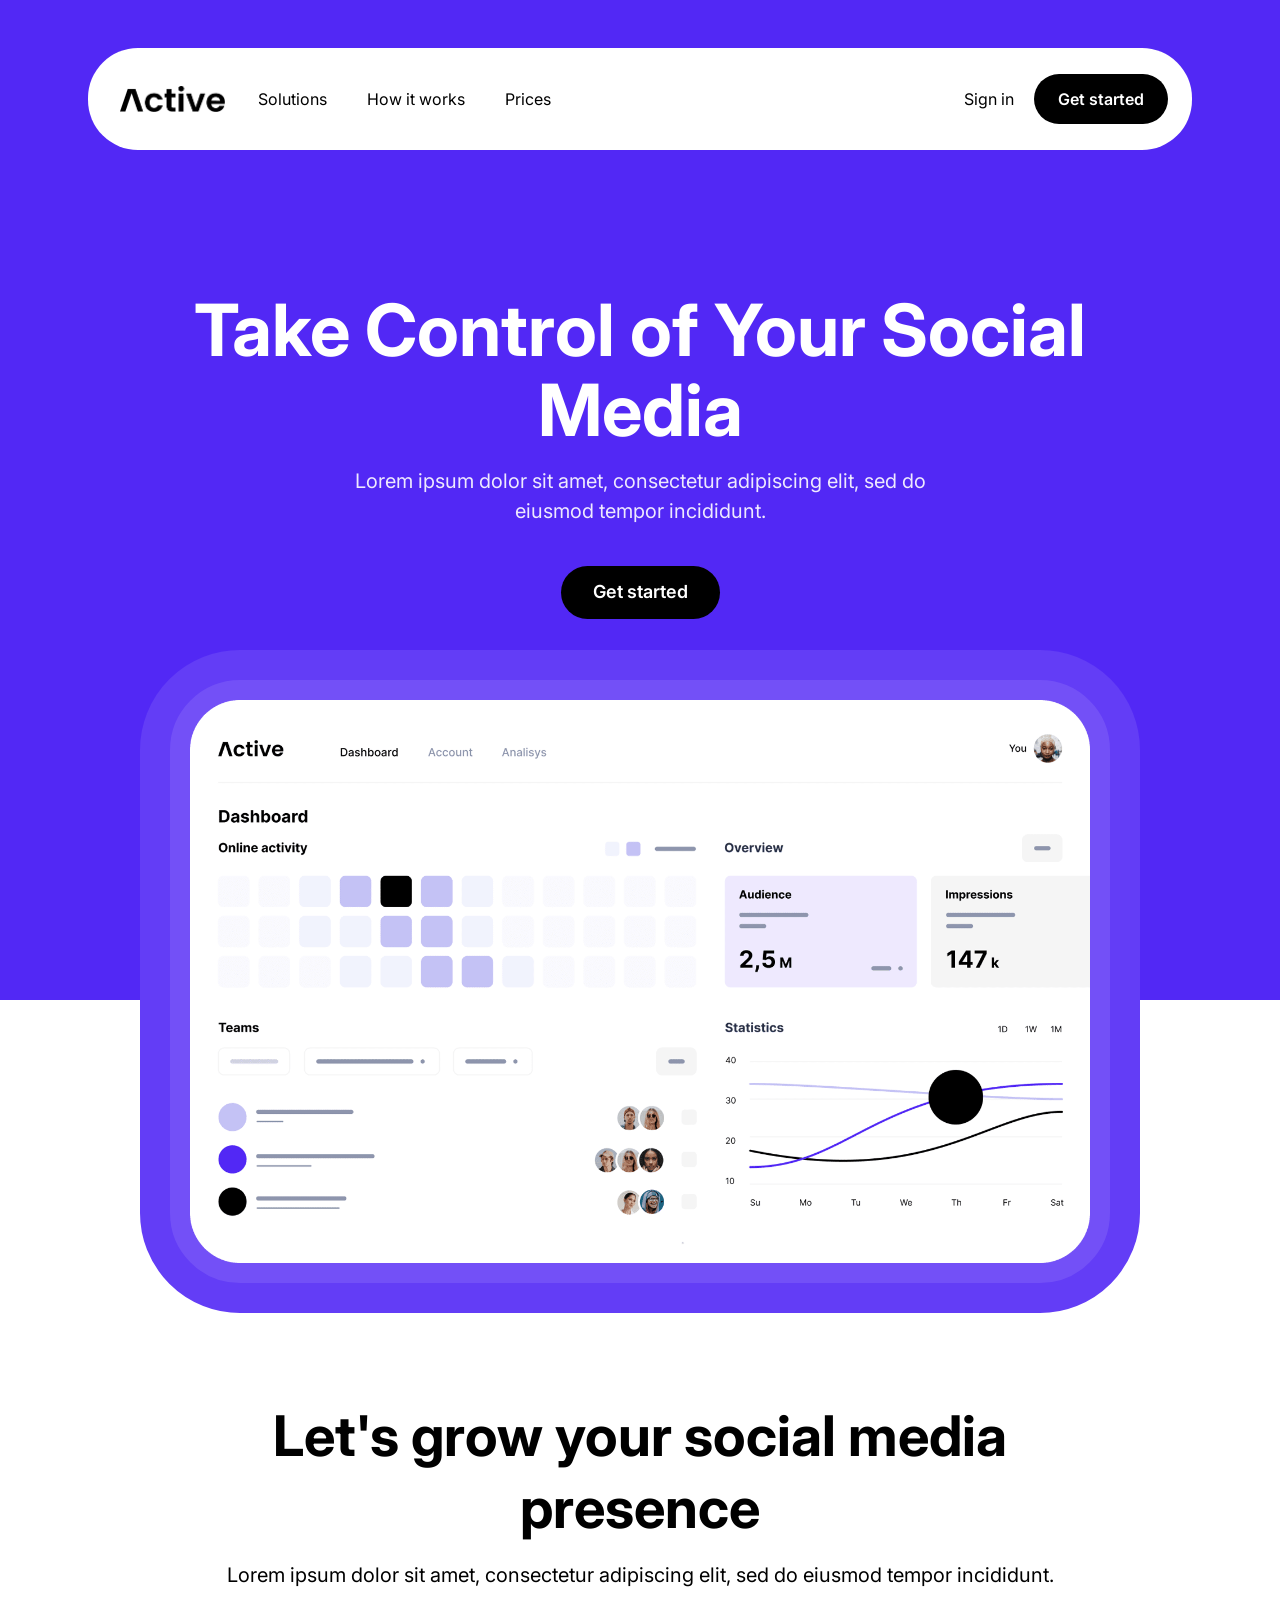
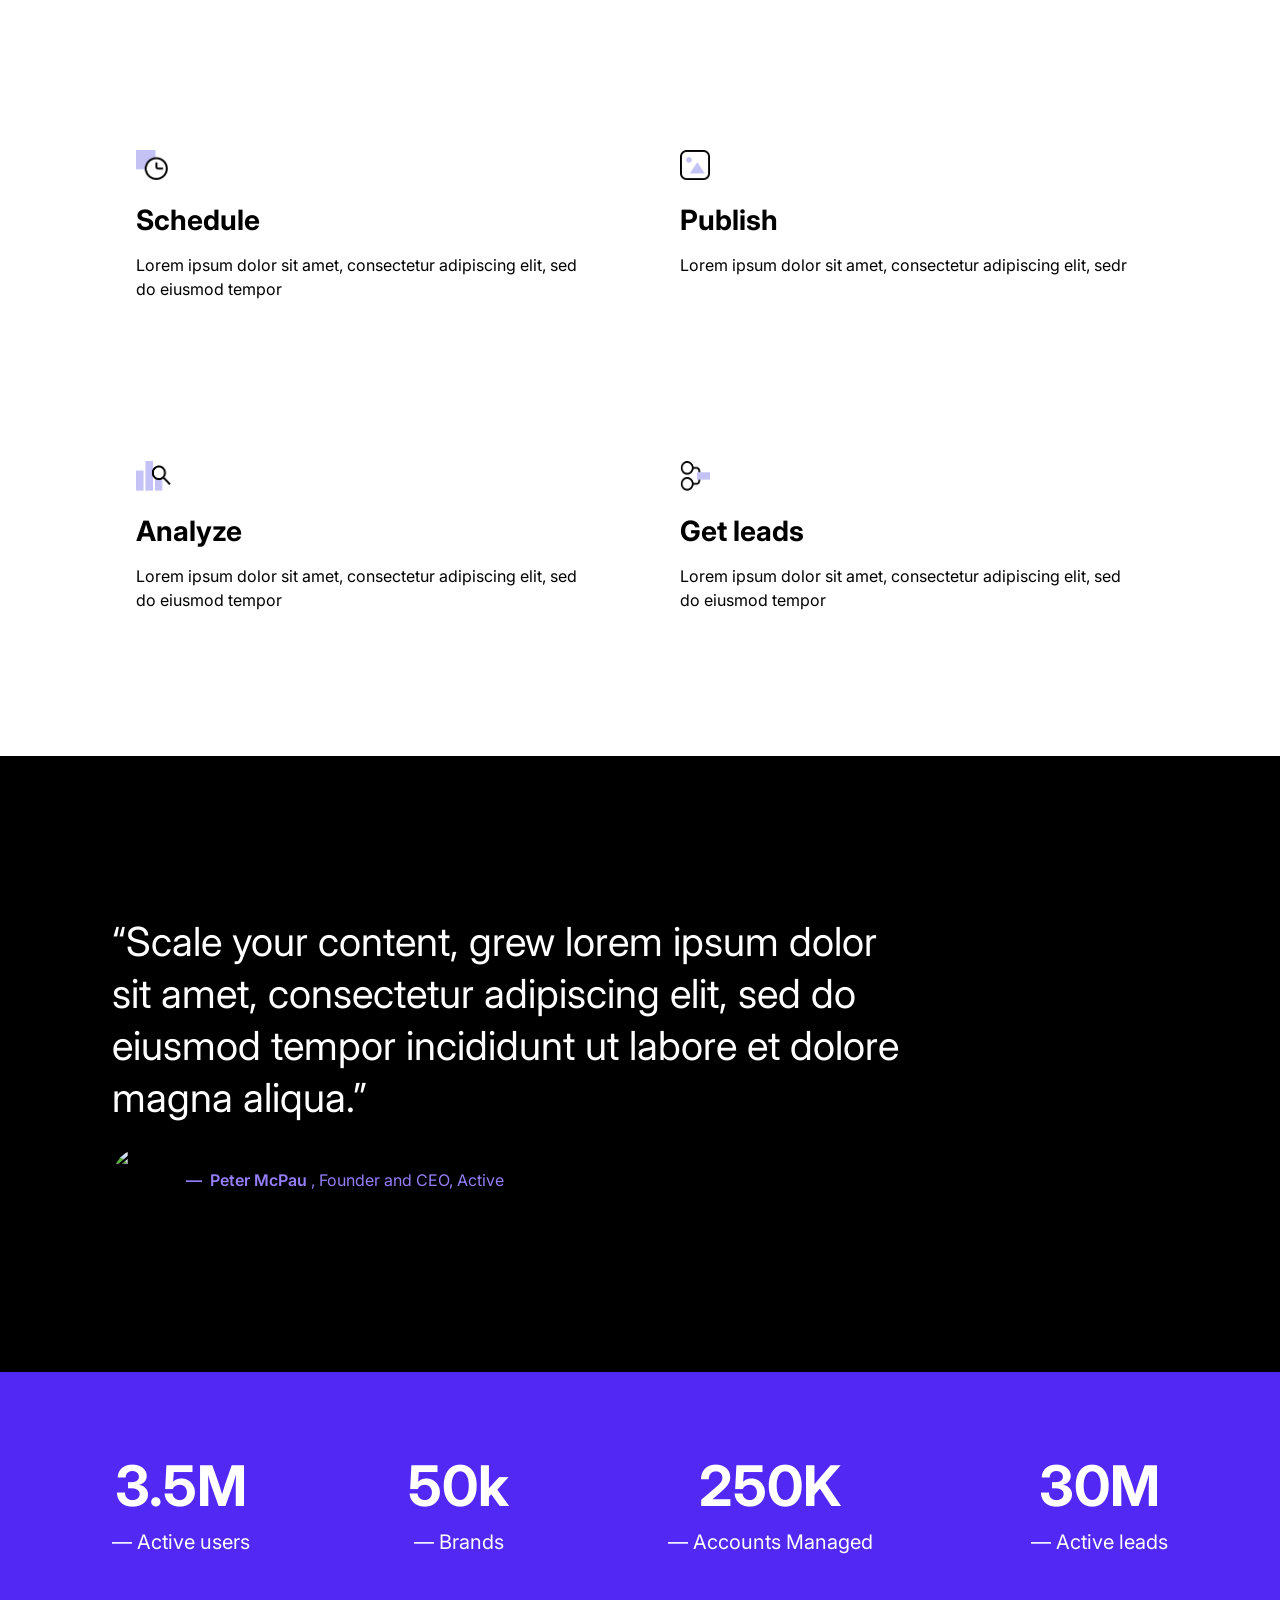
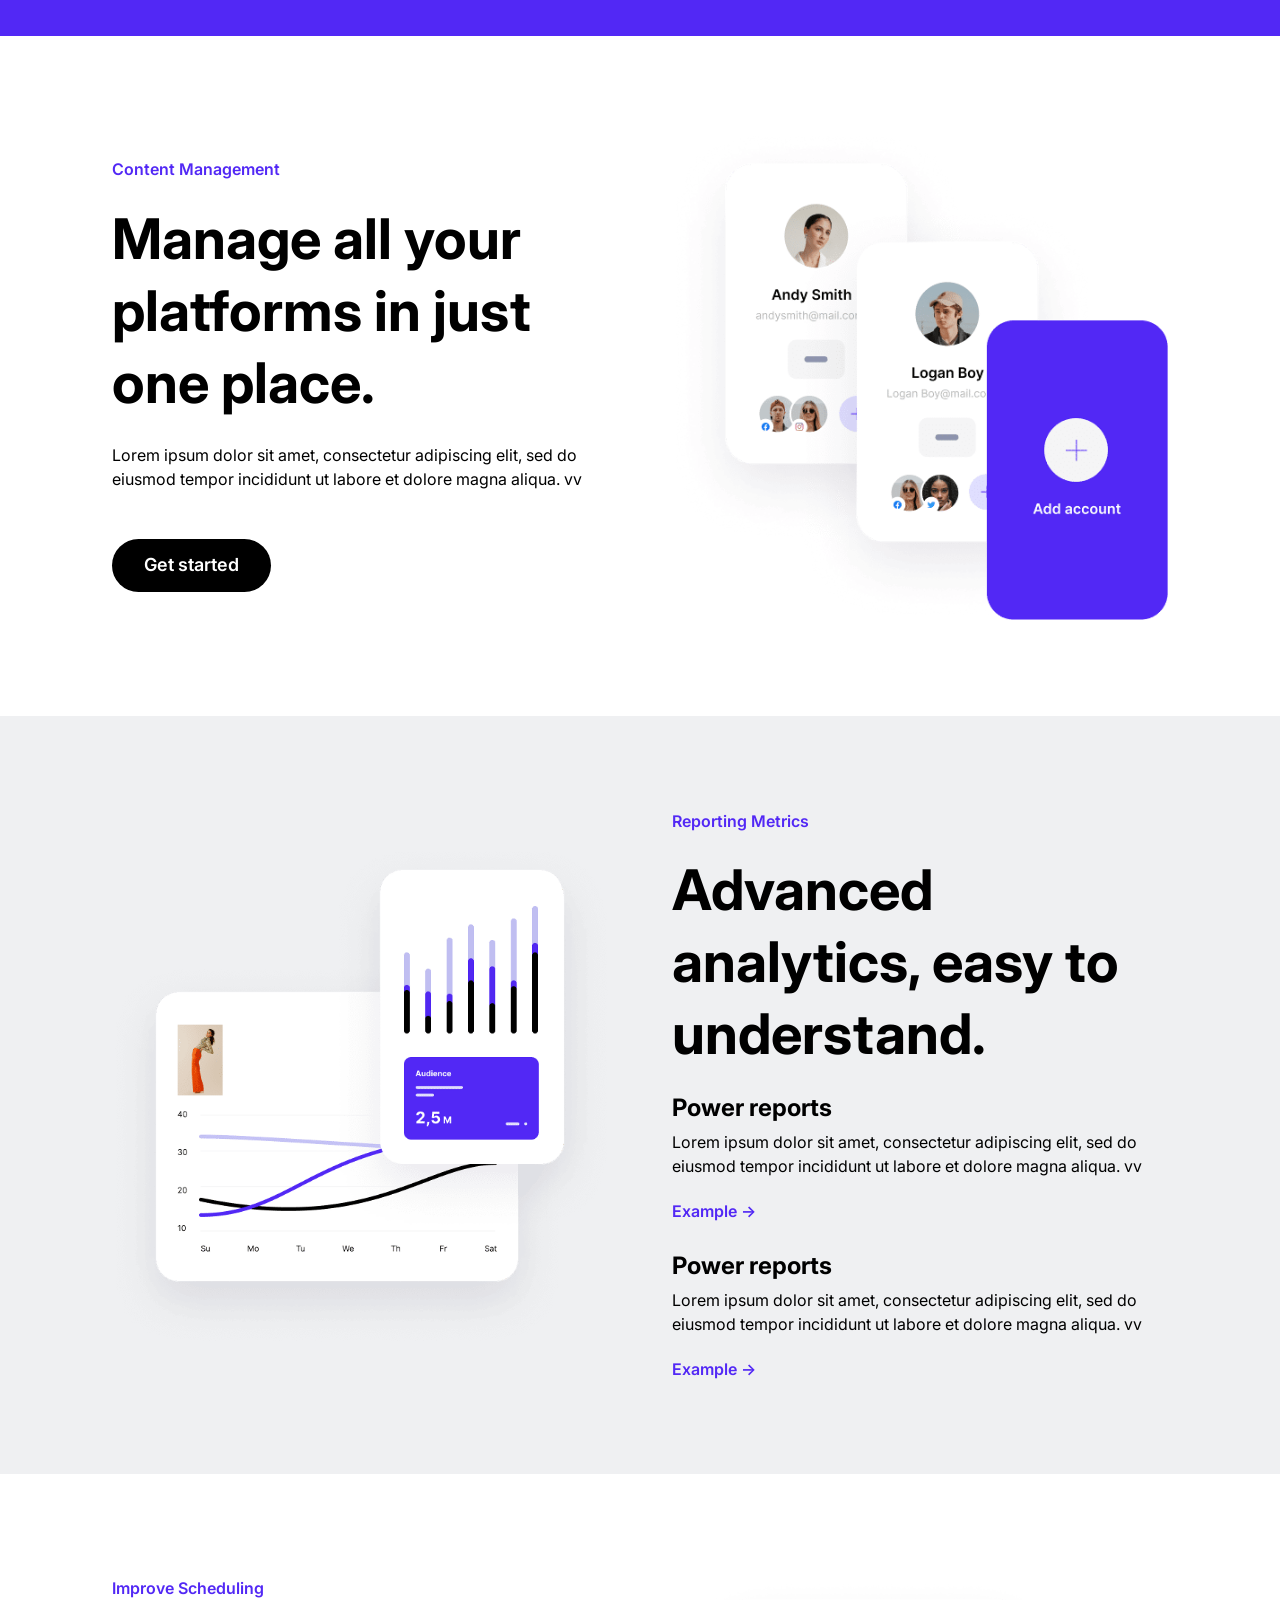
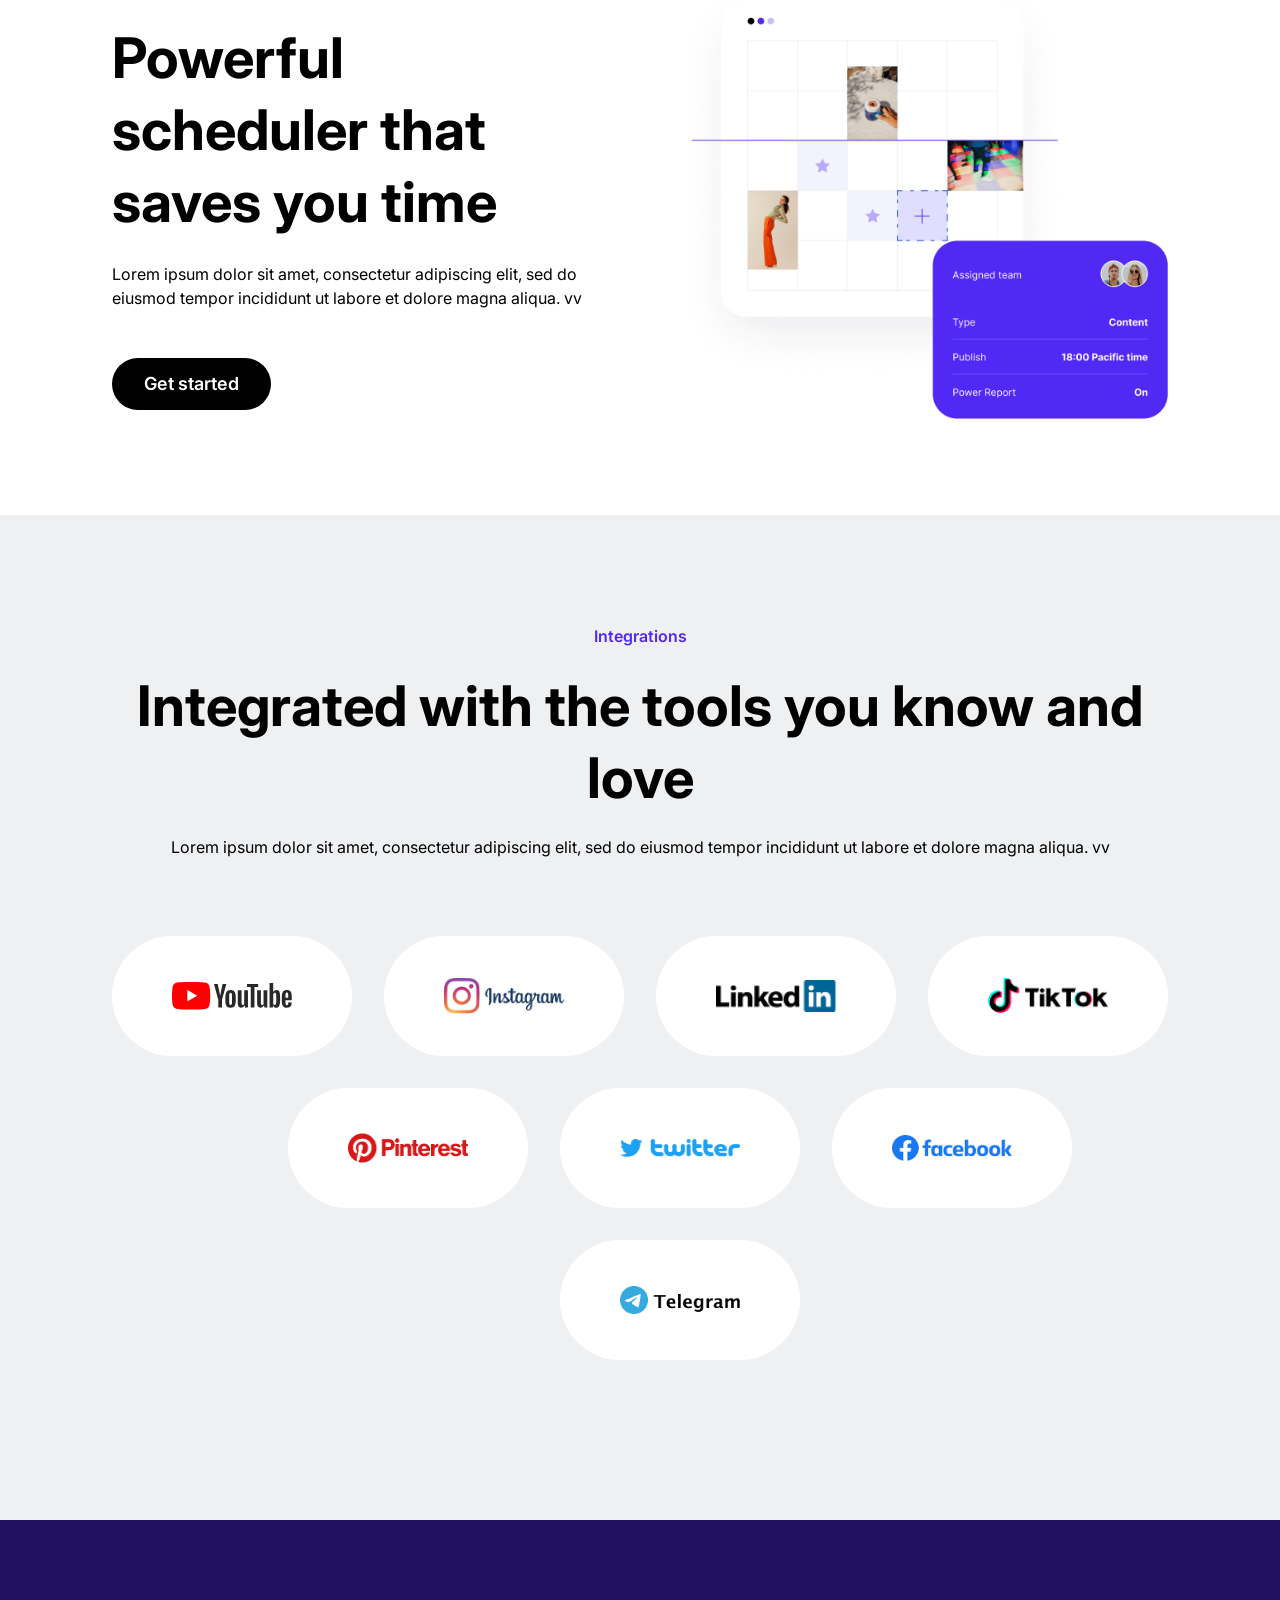
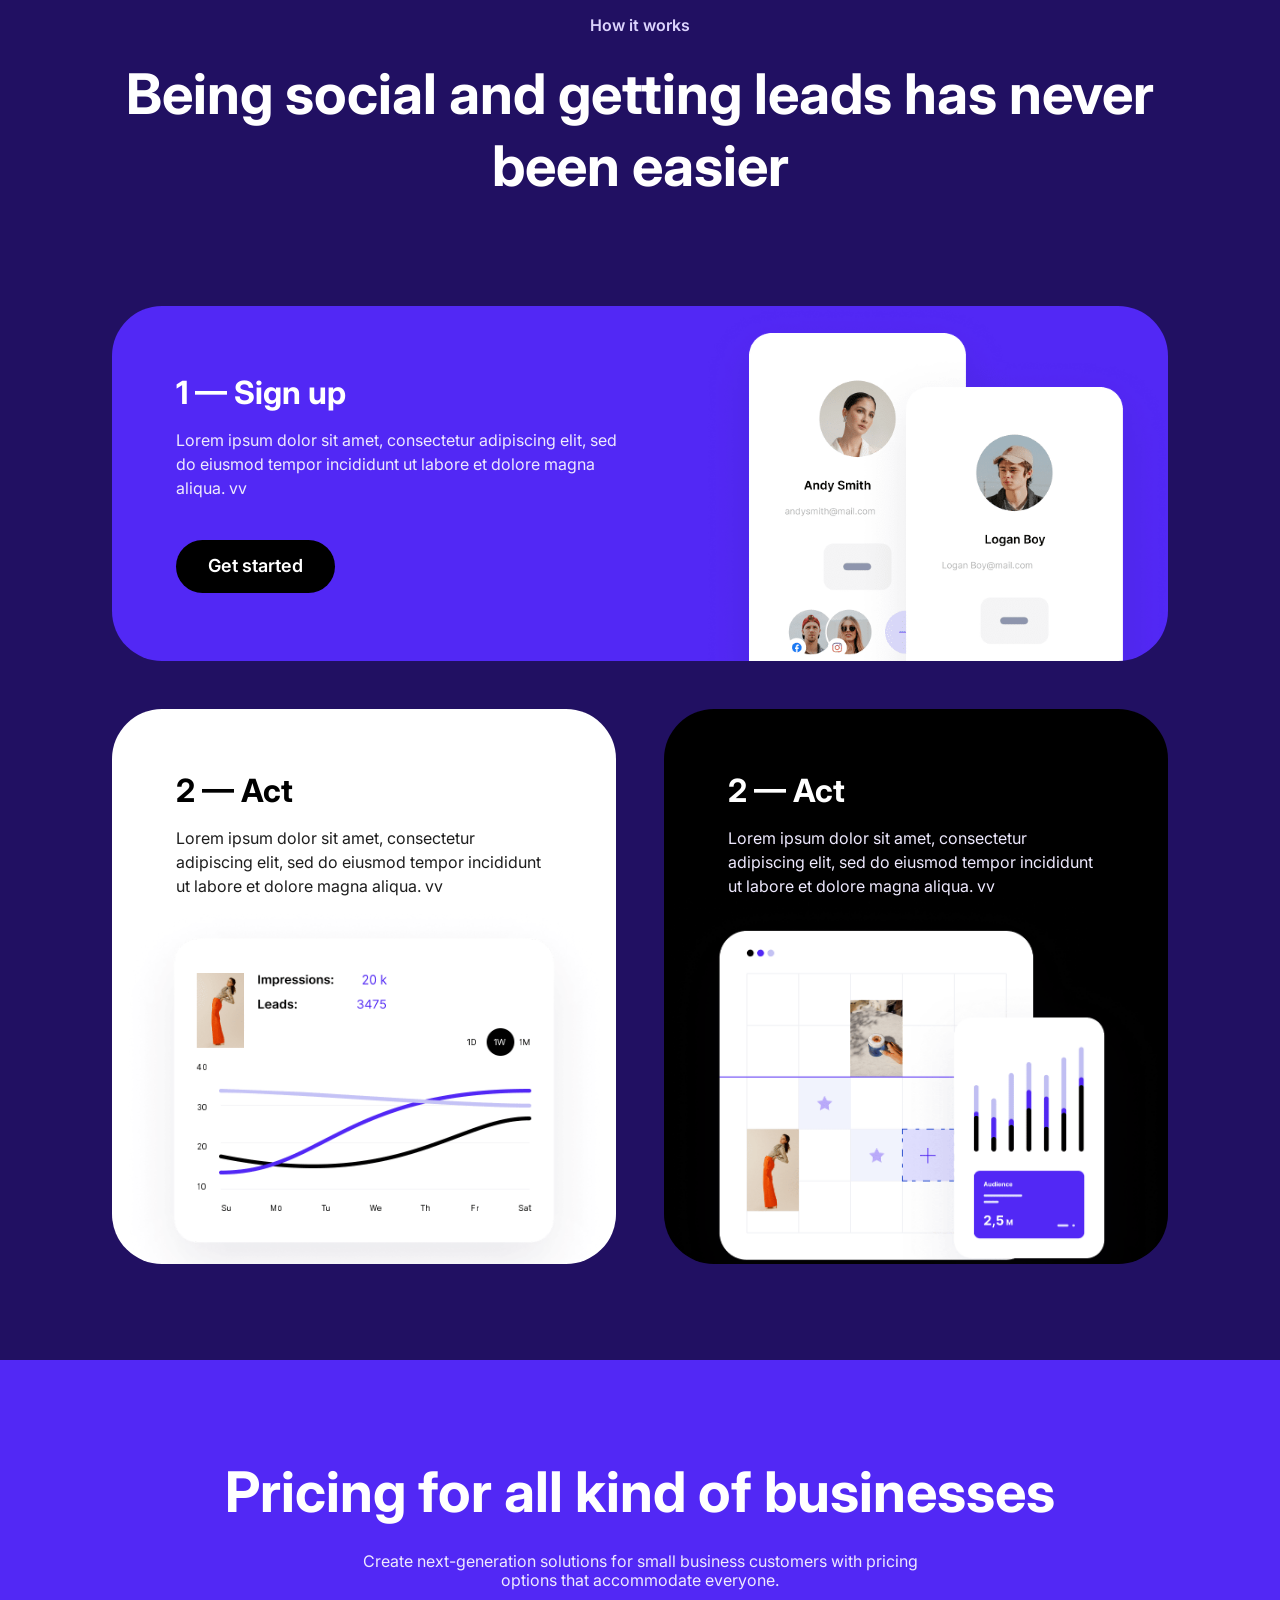
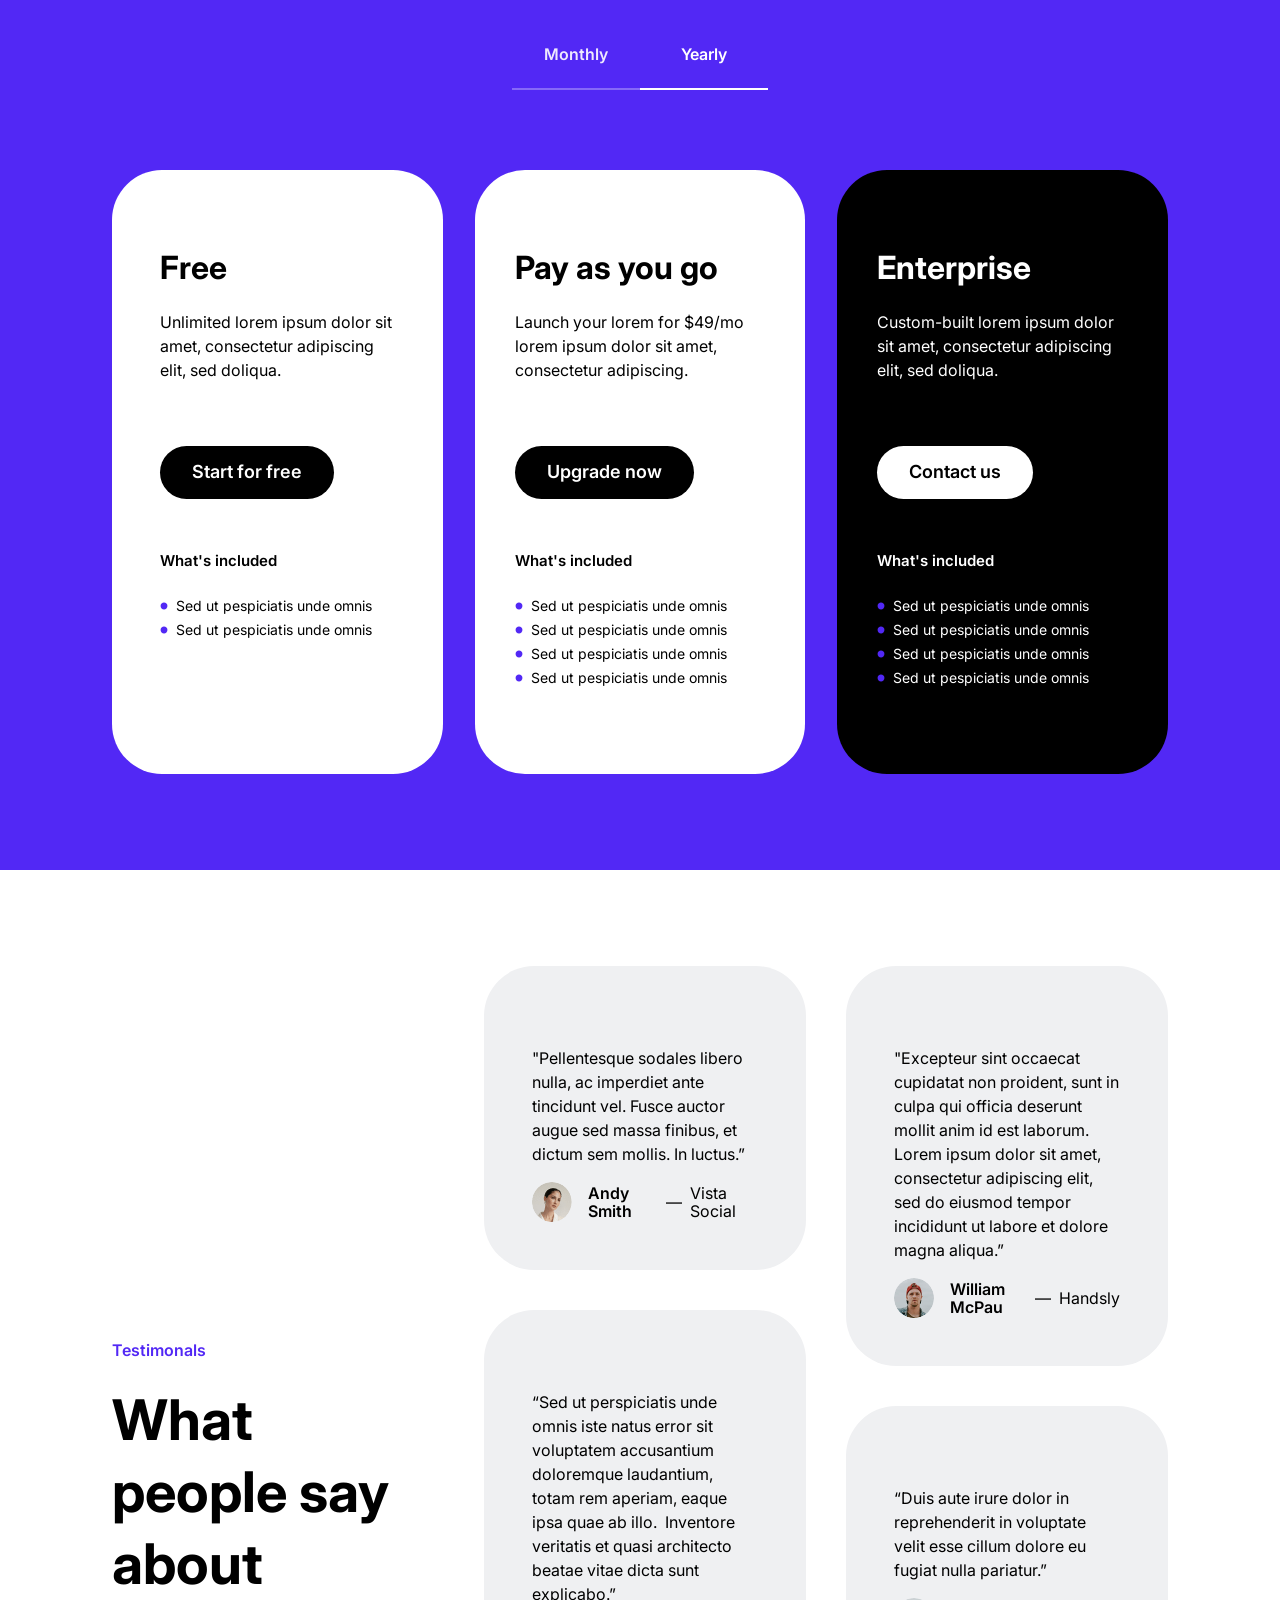
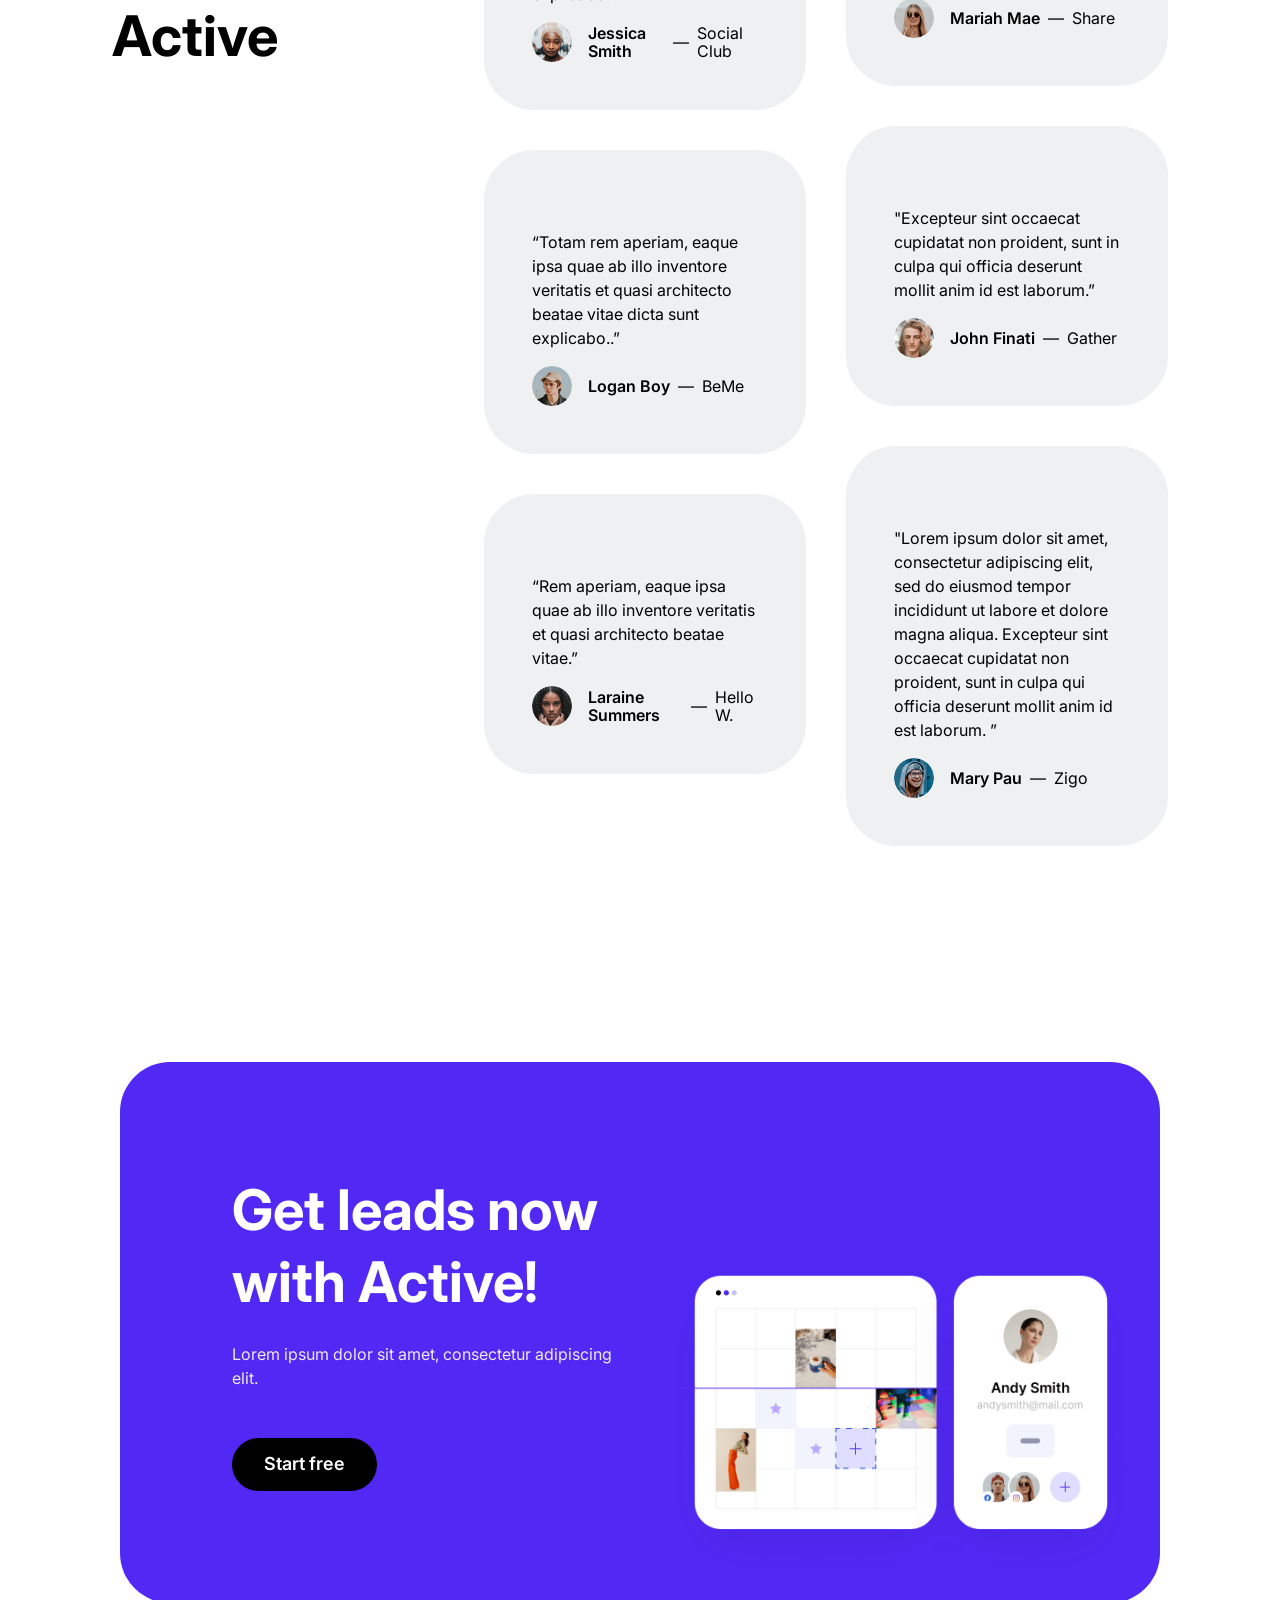
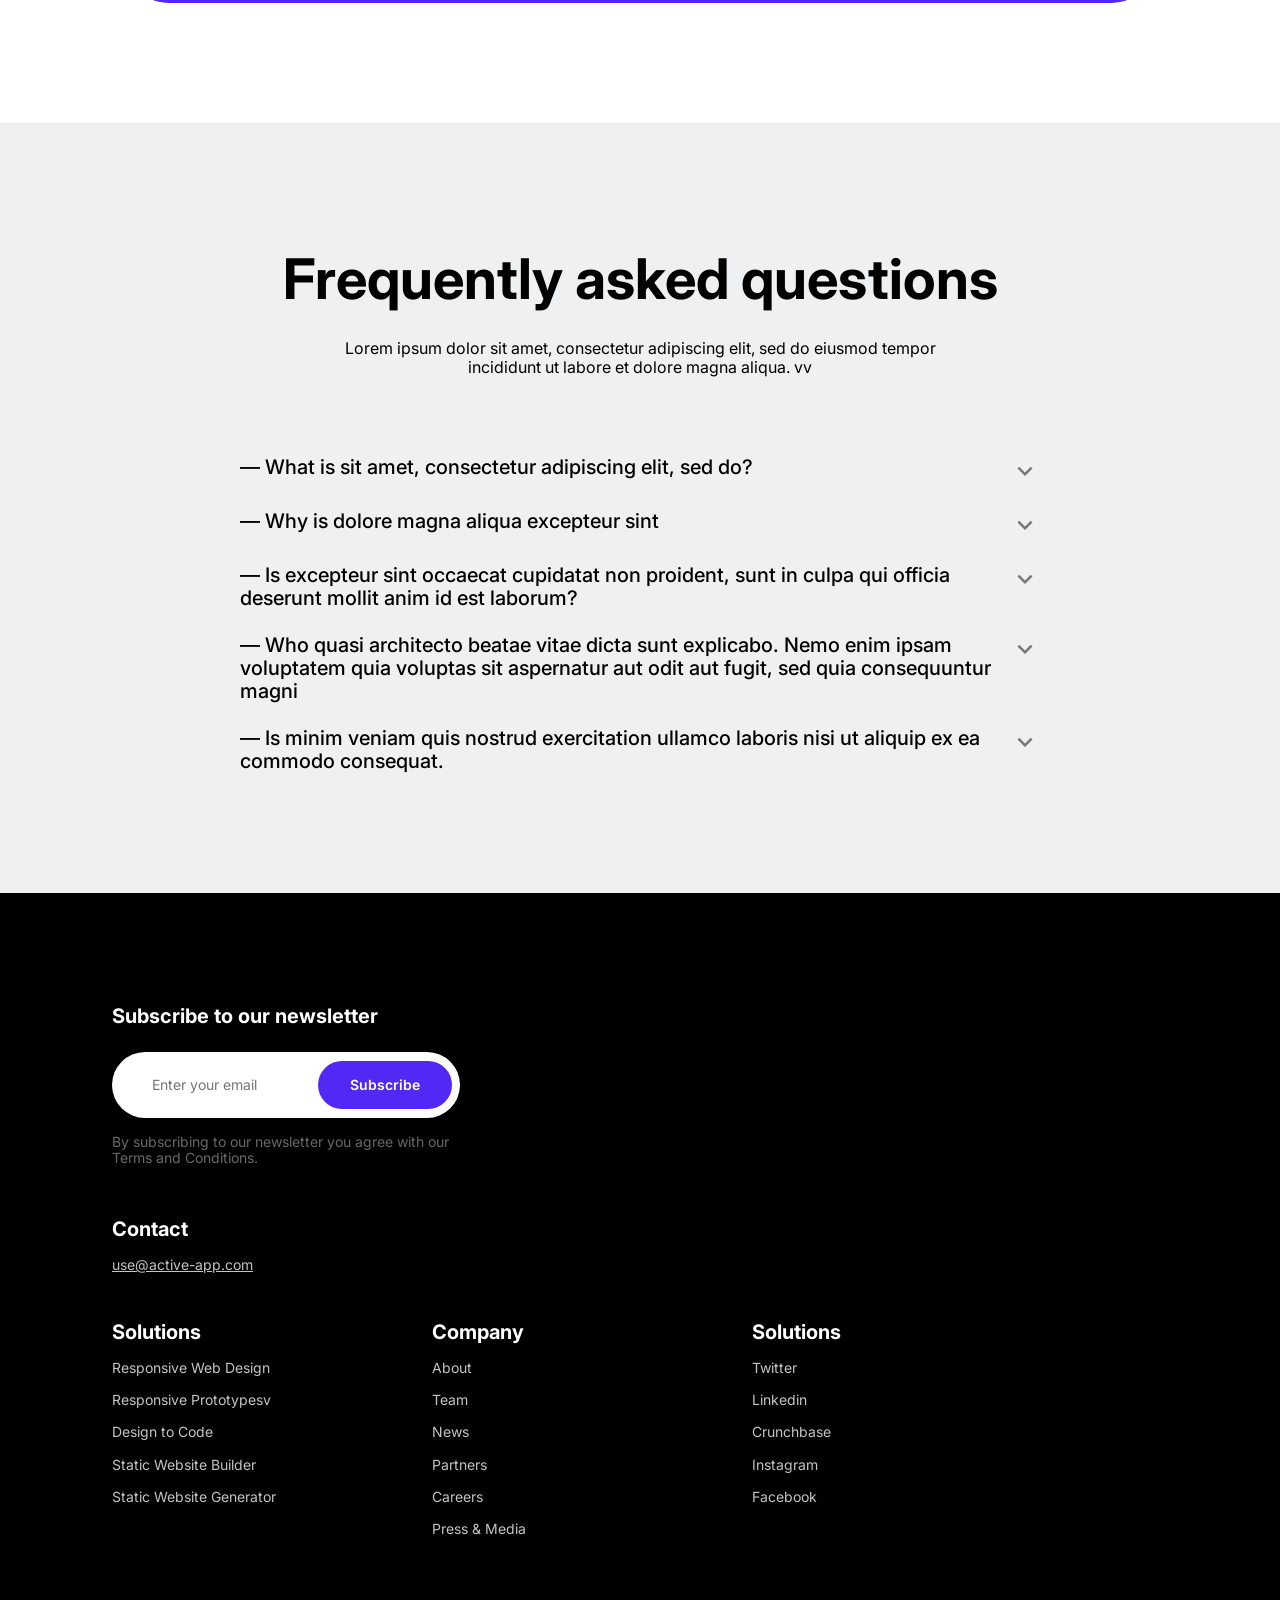
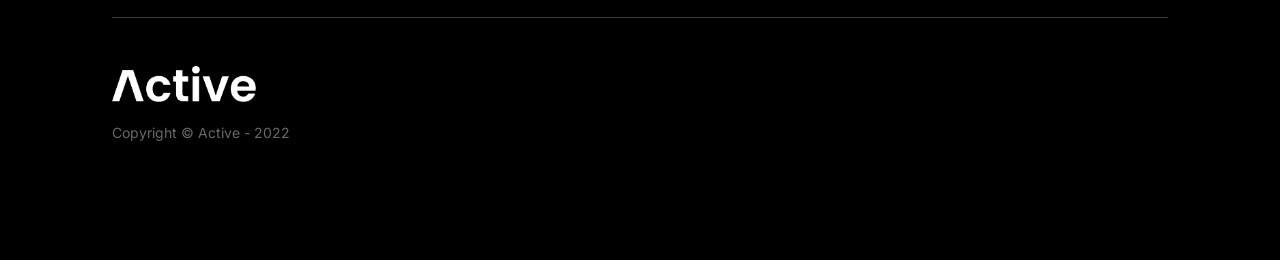
==== index.html @ 92242cc0 "init" ====
<!DOCTYPE html>
<html lang="en">
  <head>
    <title>Active Online Software Page</title>
    <meta property="og:title" content="Active Online Software Page" />
    <meta name="viewport" content="width=device-width, initial-scale=1.0" />
    <meta charset="utf-8" />
    <meta property="twitter:card" content="summary_large_image" />

    <style data-tag="reset-style-sheet">
      html {  line-height: 1.15;}body {  margin: 0;}* {  box-sizing: border-box;  border-width: 0;  border-style: solid;}p,li,ul,pre,div,h1,h2,h3,h4,h5,h6,figure,blockquote,figcaption {  margin: 0;  padding: 0;}button {  background-color: transparent;}button,input,optgroup,select,textarea {  font-family: inherit;  font-size: 100%;  line-height: 1.15;  margin: 0;}button,select {  text-transform: none;}button,[type="button"],[type="reset"],[type="submit"] {  -webkit-appearance: button;}button::-moz-focus-inner,[type="button"]::-moz-focus-inner,[type="reset"]::-moz-focus-inner,[type="submit"]::-moz-focus-inner {  border-style: none;  padding: 0;}button:-moz-focus,[type="button"]:-moz-focus,[type="reset"]:-moz-focus,[type="submit"]:-moz-focus {  outline: 1px dotted ButtonText;}a {  color: inherit;  text-decoration: inherit;}input {  padding: 2px 4px;}img {  display: block;}html { scroll-behavior: smooth  }
    </style>
    <style data-tag="default-style-sheet">
      html {
        font-family: Inter;
        font-size: 16px;
      }

      body {
        font-weight: 400;
        font-style:normal;
        text-decoration: none;
        text-transform: none;
        letter-spacing: normal;
        line-height: 1.15;
        color: var(--dl-color-gray-black);
        background-color: var(--dl-color-gray-white);

      }
    </style>
    <link
      rel="stylesheet"
      href="https://unpkg.com/animate.css@4.1.1/animate.css"
    />
    <link
      rel="stylesheet"
      href="https://fonts.googleapis.com/css2?family=Inter:wght@100;200;300;400;500;600;700;800;900&amp;display=swap"
      data-tag="font"
    />
    <link
      rel="stylesheet"
      href="https://unpkg.com/@teleporthq/teleport-custom-scripts/dist/style.css"
    />
    <style>
       body::-webkit-scrollbar {
         width: 0.5em;
         z-index: 100;
         background-color:transparent;
       }


      body::-webkit-scrollbar-thumb {
         background-color:white;
         box-shadow:0 -100vh 0 100vh #5128f5;//magic
       }
    </style>
  </head>
  <body>
    <link rel="stylesheet" href="./style.css" />
    <div>
      <link href="./index.css" rel="stylesheet" />

      <div class="home-container">
        <section class="home-hero">
          <div class="home-menu">
            <div id="mobile-menu" class="home-mobile-navigation">
              <img
                alt="pastedImage"
                src="public/pastedimage-no9b-1500h.png"
                class="home-logo"
              />
              <div class="home-links">
                <span class="Link">Solutions</span>
                <span class="Link">How it works</span>
                <span class="Link">Prices</span>
              </div>
              <div id="close-mobile-menu" class="home-close-mobile-menu">
                <svg viewBox="0 0 804.5714285714286 1024" class="home-icon">
                  <path
                    d="M741.714 755.429c0 14.286-5.714 28.571-16 38.857l-77.714 77.714c-10.286 10.286-24.571 16-38.857 16s-28.571-5.714-38.857-16l-168-168-168 168c-10.286 10.286-24.571 16-38.857 16s-28.571-5.714-38.857-16l-77.714-77.714c-10.286-10.286-16-24.571-16-38.857s5.714-28.571 16-38.857l168-168-168-168c-10.286-10.286-16-24.571-16-38.857s5.714-28.571 16-38.857l77.714-77.714c10.286-10.286 24.571-16 38.857-16s28.571 5.714 38.857 16l168 168 168-168c10.286-10.286 24.571-16 38.857-16s28.571 5.714 38.857 16l77.714 77.714c10.286 10.286 16 24.571 16 38.857s-5.714 28.571-16 38.857l-168 168 168 168c10.286 10.286 16 24.571 16 38.857z"
                  ></path>
                </svg>
              </div>
            </div>
            <div class="home-desktop-navigation">
              <nav class="home-centered">
                <div class="home-left">
                  <img
                    alt="pastedImage"
                    src="public/pastedimage-no9b-1500h.png"
                    class="home-logo1"
                  />
                  <div class="home-links1">
                    <span class="Link">Solutions</span>
                    <span class="Link">How it works</span>
                    <span class="Link">Prices</span>
                  </div>
                </div>
                <div class="home-right">
                  <span class="home-sign-in Link">Sign in</span>
                  <div class="home-get-started">
                    <span class="home-text006">Get started</span>
                  </div>
                  <div id="open-mobile-menu" class="home-burger-menu">
                    <img
                      alt="pastedImage"
                      src="public/pastedimage-yxbd.svg"
                      class="home-mobile-menu-button"
                    />
                  </div>
                </div>
              </nav>
            </div>
            <div>
              <div class="home-container02">
                <script defer="">
                  /*
                  Mobile menu - Code Embed
                  */

                  // Mobile menu
                  const mobileMenu = document.querySelector('#mobile-menu')

                  // Buttons
                  const closeButton = document.querySelector('#close-mobile-menu')
                  const openButton = document.querySelector('#open-mobile-menu')

                  // On openButton click, set the mobileMenu position left to -100vw
                  openButton.addEventListener('click', function() {
                      mobileMenu.style.transform = 'translateX(0%)'
                  })

                  // On closeButton click, set the mobileMenu position to 0vw
                  closeButton.addEventListener('click', function() {
                      mobileMenu.style.transform = 'translateX(100%)'
                  })
                </script>
              </div>
            </div>
          </div>
          <header class="home-header">
            <h1 class="home-text007">Take Control of Your Social Media</h1>
            <p class="home-text008">
              Lorem ipsum dolor sit amet, consectetur adipiscing elit, sed do
              eiusmod tempor incididunt.
            </p>
            <div class="home-get-started1">
              <span class="home-text009">Get started</span>
            </div>
          </header>
          <div class="home-dashboard-preview">
            <div class="home-outline">
              <img
                alt="pastedImage"
                src="public/pastedimage-cdo-1000h.png"
                loading="lazy"
                class="home-image"
              />
            </div>
          </div>
        </section>
        <section class="home-features">
          <div class="home-title">
            <span class="home-text010">
              <span>Let's grow your social media</span>
              <br />
              <span>presence</span>
            </span>
            <span class="home-text014">
              <span>
                Lorem ipsum dolor sit amet, consectetur adipiscing elit, sed do
              </span>
              <span>eiusmod tempor incididunt.</span>
            </span>
          </div>
          <div class="home-cards">
            <div class="home-container03">
              <div class="card">
                <img
                  alt="pastedImage"
                  src="public/pastedimage-fii6m-200h.png"
                  class="home-icon02"
                />
                <span class="home-text017">Schedule</span>
                <span class="home-text018">
                  Lorem ipsum dolor sit amet, consectetur adipiscing elit, sed
                  do eiusmod tempor
                </span>
              </div>
              <div class="home-publish card">
                <img
                  alt="pastedImage"
                  src="public/pastedimage-mimg-200h.png"
                  class="home-icon03"
                />
                <span class="home-text019">Publish</span>
                <span class="home-text020">
                  Lorem ipsum dolor sit amet, consectetur adipiscing elit, sedr
                </span>
              </div>
            </div>
            <div class="home-container04">
              <div class="card home-analyze">
                <img
                  alt="pastedImage"
                  src="public/pastedimage-l6p-200h.png"
                  class="home-icon04"
                />
                <span class="home-text021">Analyze</span>
                <span class="home-text022">
                  Lorem ipsum dolor sit amet, consectetur adipiscing elit, sed
                  do eiusmod tempor
                </span>
              </div>
              <div class="card">
                <img
                  alt="pastedImage"
                  src="public/pastedimage-vyi5-200h.png"
                  class="home-icon05"
                />
                <span class="home-text023">Get leads</span>
                <span class="home-text024">
                  Lorem ipsum dolor sit amet, consectetur adipiscing elit, sed
                  do eiusmod tempor
                </span>
              </div>
            </div>
          </div>
        </section>
        <section class="home-quote-container">
          <div class="home-quote">
            <span class="home-message">
              “Scale your content, grew lorem ipsum dolor sit amet, consectetur
              adipiscing elit, sed do eiusmod tempor incididunt ut labore et
              dolore magna aliqua.”
            </span>
            <div class="home-author">
              <img
                alt="image"
                src="https://images.unsplash.com/photo-1494790108377-be9c29b29330?ixid=Mnw5MTMyMXwwfDF8c2VhcmNofDV8fGdpcmx8ZW58MHx8fHwxNjY0ODA5MjE1&amp;ixlib=rb-1.2.1&amp;w=200"
                class="home-avatar"
              />
              <span class="home-quote1">
                <span class="home-text025">—&nbsp; Peter McPau</span>
                <span>, Founder and CEO, Active</span>
              </span>
            </div>
          </div>
        </section>
        <section class="home-statistics">
          <div class="home-container05">
            <div class="active-users-active-users metrics">
              <span class="active-users-text"><span>3.5M</span></span>
              <span class="active-users-text1">
                <span>— Active users</span>
              </span>
            </div>
            <div class="active-users-active-users metrics">
              <span class="active-users-text"><span>50k</span></span>
              <span class="active-users-text1"><span>— Brands</span></span>
            </div>
            <div class="active-users-active-users metrics">
              <span class="active-users-text"><span>250K</span></span>
              <span class="active-users-text1">
                <span>— Accounts Managed</span>
              </span>
            </div>
            <div class="active-users-active-users metrics">
              <span class="active-users-text"><span>30M</span></span>
              <span class="active-users-text1">
                <span>— Active leads</span>
              </span>
            </div>
          </div>
        </section>
        <section class="home-banners">
          <div class="home-banner-manage">
            <div class="home-container06">
              <div class="home-left1">
                <span class="sub-title">Content Management</span>
                <span class="home-text028 title">
                  Manage all your platforms in just one place.
                </span>
                <span class="home-text029">
                  Lorem ipsum dolor sit amet, consectetur adipiscing elit, sed
                  do eiusmod tempor incididunt ut labore et dolore magna aliqua.
                  vv
                </span>
                <div class="home-get-started2 template-button">
                  <span class="home-text030">Get started</span>
                </div>
              </div>
              <div class="home-image-container">
                <img
                  alt="pastedImage"
                  src="public/pastedimage-wvmq%201-1200w.png"
                  class="home-cards-image"
                />
              </div>
            </div>
          </div>
          <div class="home-banner-advanced-analytics">
            <div class="home-centered-container">
              <div class="home-image-container1">
                <img
                  alt="pastedImage"
                  src="public/test-1200w.png"
                  class="home-cards-image1"
                />
              </div>
              <div class="home-right1">
                <span class="sub-title">Reporting Metrics</span>
                <h2 class="home-text032 title">
                  Advanced analytics, easy to understand.
                </h2>
                <div class="home-category">
                  <span class="home-text033">Power reports</span>
                  <span class="home-text034">
                    Lorem ipsum dolor sit amet, consectetur adipiscing elit, sed
                    do eiusmod tempor incididunt ut labore et dolore magna
                    aliqua. vv
                  </span>
                  <span class="home-text035">Example -&gt;</span>
                </div>
                <div class="home-category1">
                  <span class="home-text036">Power reports</span>
                  <span class="home-text037">
                    Lorem ipsum dolor sit amet, consectetur adipiscing elit, sed
                    do eiusmod tempor incididunt ut labore et dolore magna
                    aliqua. vv
                  </span>
                  <span class="home-text038">Example -&gt;</span>
                </div>
              </div>
            </div>
          </div>
          <div class="home-banner">
            <div class="home-container07">
              <div class="home-left2">
                <span class="home-text039">Improve Scheduling</span>
                <h2 class="home-text040 title">
                  Powerful scheduler that saves you time
                </h2>
                <span class="home-text041">
                  Lorem ipsum dolor sit amet, consectetur adipiscing elit, sed
                  do eiusmod tempor incididunt ut labore et dolore magna aliqua.
                  vv
                </span>
                <div class="home-get-started3 template-button">
                  <span class="home-text042">Get started</span>
                </div>
              </div>
              <div class="home-image-container2">
                <img
                  alt="pastedImage"
                  src="public/83d913a38a75e38d7cef4fea757ed7ed-1200w.png"
                  class="home-cards-image2"
                />
              </div>
            </div>
          </div>
        </section>
        <section class="home-integrations">
          <div class="home-centered-container1">
            <div class="home-heading">
              <span class="sub-title">Integrations</span>
              <span class="title">
                Integrated with the tools you know and love
              </span>
              <span class="home-text045">
                Lorem ipsum dolor sit amet, consectetur adipiscing elit, sed do
                eiusmod tempor incididunt ut labore et dolore magna aliqua. vv
              </span>
            </div>
            <div class="home-pills-container">
              <div class="home-pills">
                <div class="home-container08">
                  <div class="you-tube-you-tube">
                    <img
                      alt="pastedImage"
                      src="public/logos/pastedimage-smjb.svg"
                      class="you-tube-pasted-image"
                    />
                  </div>
                  <div class="you-tube-you-tube">
                    <img
                      alt="pastedImage"
                      src="public/logos/group%201012-200h.png"
                      class="you-tube-pasted-image"
                    />
                  </div>
                  <div class="you-tube-you-tube">
                    <img
                      alt="pastedImage"
                      src="public/logos/layer1-200h.png"
                      class="you-tube-pasted-image"
                    />
                  </div>
                  <div class="you-tube-you-tube">
                    <img
                      alt="pastedImage"
                      src="public/logos/group-200h.png"
                      class="you-tube-pasted-image"
                    />
                  </div>
                </div>
                <div class="home-container09">
                  <div class="you-tube-you-tube">
                    <img
                      alt="pastedImage"
                      src="public/logos/pinterest%20logo-200h.png"
                      class="you-tube-pasted-image"
                    />
                  </div>
                  <div class="you-tube-you-tube">
                    <img
                      alt="pastedImage"
                      src="public/logos/group%201014-200h.png"
                      class="you-tube-pasted-image"
                    />
                  </div>
                  <div class="you-tube-you-tube">
                    <img
                      alt="pastedImage"
                      src="public/logos/group%201015-200h.png"
                      class="you-tube-pasted-image"
                    />
                  </div>
                  <div class="you-tube-you-tube">
                    <img
                      alt="pastedImage"
                      src="public/logos/group%201017-200h.png"
                      class="you-tube-pasted-image"
                    />
                  </div>
                </div>
              </div>
            </div>
          </div>
        </section>
        <section class="home-how-it-works">
          <div class="home-centered-container2">
            <div class="home-heading1">
              <span class="home-text046">How it works</span>
              <span class="home-text047 title">
                Being social and getting leads has never been easier
              </span>
            </div>
            <div class="home-category2">
              <div class="home-headng">
                <span class="home-text048">1 — Sign up</span>
                <span class="home-text049">
                  Lorem ipsum dolor sit amet, consectetur adipiscing elit, sed
                  do eiusmod tempor incididunt ut labore et dolore magna aliqua.
                  vv
                </span>
                <div class="home-get-started4 template-button">
                  <span class="home-text050">Get started</span>
                </div>
              </div>
              <div class="home-container10">
                <img
                  alt="pastedImage"
                  src="public/pastedimage-k5xi%201-1200w.png"
                  class="home-pasted-image"
                />
              </div>
            </div>
            <div class="home-row">
              <div class="home-category3">
                <div class="home-headng1">
                  <span class="home-text051">2 — Act</span>
                  <span class="home-text052">
                    Lorem ipsum dolor sit amet, consectetur adipiscing elit, sed
                    do eiusmod tempor incididunt ut labore et dolore magna
                    aliqua. vv
                  </span>
                </div>
                <img
                  alt="pastedImage"
                  src="public/pastedimage-ibg-1200w.png"
                  class="home-pasted-image1"
                />
              </div>
              <div class="home-category4">
                <div class="home-headng2">
                  <span class="home-text053">2 — Act</span>
                  <span class="home-text054">
                    Lorem ipsum dolor sit amet, consectetur adipiscing elit, sed
                    do eiusmod tempor incididunt ut labore et dolore magna
                    aliqua. vv
                  </span>
                </div>
                <img
                  alt="pastedImage"
                  src="public/pastedimage-3c4o-1200w.png"
                  class="home-pasted-image2"
                />
              </div>
            </div>
          </div>
        </section>
        <section class="home-pricing">
          <div class="home-centered-container3">
            <div class="home-heading2">
              <span class="home-text055 title">
                Pricing for all kind of businesses
              </span>
              <span class="home-text056">
                Create next-generation solutions for small business customers
                with pricing options that accommodate everyone.
              </span>
              <div class="home-selection">
                <span class="home-text057">Monthly</span>
                <span class="home-text058">Yearly</span>
              </div>
            </div>
            <div class="home-cards1">
              <div class="home-card">
                <span class="home-text059">Free</span>
                <span class="home-text060">
                  Unlimited lorem ipsum dolor sit amet, consectetur adipiscing
                  elit, sed doliqua.
                </span>
                <div class="home-get-started5 template-button">
                  <span class="home-text061">Start for free</span>
                </div>
                <span class="home-text062">What's included</span>
                <div class="home-bullet-points">
                  <div class="home-point">
                    <svg
                      viewBox="0 0 877.7142857142857 1024"
                      class="home-icon06"
                    >
                      <path
                        d="M877.714 512c0 242.286-196.571 438.857-438.857 438.857s-438.857-196.571-438.857-438.857 196.571-438.857 438.857-438.857 438.857 196.571 438.857 438.857z"
                      ></path>
                    </svg>
                    <span class="home-text063">
                      Sed ut pespiciatis unde omnis
                    </span>
                  </div>
                  <div class="home-point01">
                    <svg
                      viewBox="0 0 877.7142857142857 1024"
                      class="home-icon08"
                    >
                      <path
                        d="M877.714 512c0 242.286-196.571 438.857-438.857 438.857s-438.857-196.571-438.857-438.857 196.571-438.857 438.857-438.857 438.857 196.571 438.857 438.857z"
                      ></path>
                    </svg>
                    <span class="home-text064">
                      Sed ut pespiciatis unde omnis
                    </span>
                  </div>
                </div>
              </div>
              <div class="home-card1">
                <span class="home-text065">Pay as you go</span>
                <span class="home-text066">
                  <span>Launch your lorem for $49/mo</span>
                  <br />
                  <span>
                    lorem ipsum dolor sit amet, consectetur adipiscing.
                  </span>
                </span>
                <div class="home-get-started6 template-button">
                  <span class="home-text070">
                    <span>Upgrade now</span>
                    <br />
                  </span>
                </div>
                <span class="home-text073">What's included</span>
                <div class="home-bullet-points1">
                  <div class="home-point02">
                    <svg
                      viewBox="0 0 877.7142857142857 1024"
                      class="home-icon10"
                    >
                      <path
                        d="M877.714 512c0 242.286-196.571 438.857-438.857 438.857s-438.857-196.571-438.857-438.857 196.571-438.857 438.857-438.857 438.857 196.571 438.857 438.857z"
                      ></path>
                    </svg>
                    <span class="home-text074">
                      Sed ut pespiciatis unde omnis
                    </span>
                  </div>
                  <div class="home-point03">
                    <svg
                      viewBox="0 0 877.7142857142857 1024"
                      class="home-icon12"
                    >
                      <path
                        d="M877.714 512c0 242.286-196.571 438.857-438.857 438.857s-438.857-196.571-438.857-438.857 196.571-438.857 438.857-438.857 438.857 196.571 438.857 438.857z"
                      ></path>
                    </svg>
                    <span class="home-text075">
                      Sed ut pespiciatis unde omnis
                    </span>
                  </div>
                  <div class="home-point04">
                    <svg
                      viewBox="0 0 877.7142857142857 1024"
                      class="home-icon14"
                    >
                      <path
                        d="M877.714 512c0 242.286-196.571 438.857-438.857 438.857s-438.857-196.571-438.857-438.857 196.571-438.857 438.857-438.857 438.857 196.571 438.857 438.857z"
                      ></path>
                    </svg>
                    <span class="home-text076">
                      Sed ut pespiciatis unde omnis
                    </span>
                  </div>
                  <div class="home-point05">
                    <svg
                      viewBox="0 0 877.7142857142857 1024"
                      class="home-icon16"
                    >
                      <path
                        d="M877.714 512c0 242.286-196.571 438.857-438.857 438.857s-438.857-196.571-438.857-438.857 196.571-438.857 438.857-438.857 438.857 196.571 438.857 438.857z"
                      ></path>
                    </svg>
                    <span class="home-text077">
                      Sed ut pespiciatis unde omnis
                    </span>
                  </div>
                </div>
              </div>
              <div class="home-card2">
                <span class="home-text078">Enterprise</span>
                <span class="home-text079">
                  <span>
                    Custom-built lorem ipsum dolor sit amet, consectetur
                    adipiscing elit, sed doliqua.
                  </span>
                  <br />
                </span>
                <div class="home-get-started7 template-button">
                  <span class="home-text082">
                    <span>Contact us</span>
                    <br />
                  </span>
                </div>
                <span class="home-text085">What's included</span>
                <div class="home-bullet-points2">
                  <div class="home-point06">
                    <svg
                      viewBox="0 0 877.7142857142857 1024"
                      class="home-icon18"
                    >
                      <path
                        d="M877.714 512c0 242.286-196.571 438.857-438.857 438.857s-438.857-196.571-438.857-438.857 196.571-438.857 438.857-438.857 438.857 196.571 438.857 438.857z"
                      ></path>
                    </svg>
                    <span class="home-text086">
                      Sed ut pespiciatis unde omnis
                    </span>
                  </div>
                  <div class="home-point07">
                    <svg
                      viewBox="0 0 877.7142857142857 1024"
                      class="home-icon20"
                    >
                      <path
                        d="M877.714 512c0 242.286-196.571 438.857-438.857 438.857s-438.857-196.571-438.857-438.857 196.571-438.857 438.857-438.857 438.857 196.571 438.857 438.857z"
                      ></path>
                    </svg>
                    <span class="home-text087">
                      Sed ut pespiciatis unde omnis
                    </span>
                  </div>
                  <div class="home-point08">
                    <svg
                      viewBox="0 0 877.7142857142857 1024"
                      class="home-icon22"
                    >
                      <path
                        d="M877.714 512c0 242.286-196.571 438.857-438.857 438.857s-438.857-196.571-438.857-438.857 196.571-438.857 438.857-438.857 438.857 196.571 438.857 438.857z"
                      ></path>
                    </svg>
                    <span class="home-text088">
                      Sed ut pespiciatis unde omnis
                    </span>
                  </div>
                  <div class="home-point09">
                    <svg
                      viewBox="0 0 877.7142857142857 1024"
                      class="home-icon24"
                    >
                      <path
                        d="M877.714 512c0 242.286-196.571 438.857-438.857 438.857s-438.857-196.571-438.857-438.857 196.571-438.857 438.857-438.857 438.857 196.571 438.857 438.857z"
                      ></path>
                    </svg>
                    <span class="home-text089">
                      Sed ut pespiciatis unde omnis
                    </span>
                  </div>
                </div>
              </div>
            </div>
          </div>
        </section>
        <section class="home-testimonals">
          <div class="home-left3">
            <span class="home-text090">Testimonals</span>
            <span class="home-text091 title">What people say about Active</span>
          </div>
          <div class="home-right2">
            <div class="home-column">
              <div class="testimonal-testimonal testimonal">
                <span class="testimonal-text">
                  <span>
                    "Pellentesque sodales libero nulla, ac imperdiet ante
                    tincidunt vel. Fusce auctor augue sed massa finibus, et
                    dictum sem mollis. In luctus.”
                  </span>
                </span>
                <div class="testimonal-author">
                  <div class="testimonal-avatar">
                    <img
                      alt="image"
                      src="public/image552912-e3yq-200h.png"
                      class="testimonal-image"
                    />
                  </div>
                  <div class="testimonal-user">
                    <span class="testimonal-name"><span>Andy Smith</span></span>
                    <span class="testimonal-divider">—</span>
                    <span class="testimonal-from">
                      <span>Vista Social</span>
                    </span>
                  </div>
                </div>
              </div>
              <div class="testimonal-testimonal testimonal">
                <span class="testimonal-text">
                  <span>
                    “Sed ut perspiciatis unde omnis iste natus error sit
                    voluptatem accusantium doloremque laudantium, totam rem
                    aperiam, eaque ipsa quae ab illo.  Inventore veritatis et
                    quasi architecto beatae vitae dicta sunt explicabo.”
                  </span>
                </span>
                <div class="testimonal-author">
                  <div class="testimonal-avatar">
                    <img
                      alt="image"
                      src="public/image312912-mvsg-200h.png"
                      class="testimonal-image"
                    />
                  </div>
                  <div class="testimonal-user">
                    <span class="testimonal-name">
                      <span>Jessica Smith</span>
                    </span>
                    <span class="testimonal-divider">—</span>
                    <span class="testimonal-from">
                      <span>Social Club</span>
                    </span>
                  </div>
                </div>
              </div>
              <div class="testimonal-testimonal testimonal">
                <span class="testimonal-text">
                  <span>
                    “Totam rem aperiam, eaque ipsa quae ab illo inventore
                    veritatis et quasi architecto beatae vitae dicta sunt
                    explicabo..”
                  </span>
                </span>
                <div class="testimonal-author">
                  <div class="testimonal-avatar">
                    <img
                      alt="image"
                      src="public/image502912-6wy-200h.png"
                      class="testimonal-image"
                    />
                  </div>
                  <div class="testimonal-user">
                    <span class="testimonal-name"><span>Logan Boy</span></span>
                    <span class="testimonal-divider">—</span>
                    <span class="testimonal-from"><span>BeMe</span></span>
                  </div>
                </div>
              </div>
              <div class="testimonal-testimonal testimonal">
                <span class="testimonal-text">
                  <span>
                    “Rem aperiam, eaque ipsa quae ab illo inventore veritatis et
                    quasi architecto beatae vitae.”
                  </span>
                </span>
                <div class="testimonal-author">
                  <div class="testimonal-avatar">
                    <img
                      alt="image"
                      src="public/image202912-zekh-200h.png"
                      class="testimonal-image"
                    />
                  </div>
                  <div class="testimonal-user">
                    <span class="testimonal-name">
                      <span>Laraine Summers</span>
                    </span>
                    <span class="testimonal-divider">—</span>
                    <span class="testimonal-from"><span>Hello W.</span></span>
                  </div>
                </div>
              </div>
            </div>
            <div class="home-column1">
              <div class="testimonal-testimonal testimonal">
                <span class="testimonal-text">
                  <span>
                    "Excepteur sint occaecat cupidatat non proident, sunt in
                    culpa qui officia deserunt mollit anim id est laborum. Lorem
                    ipsum dolor sit amet, consectetur adipiscing elit, sed do
                    eiusmod tempor incididunt ut labore et dolore magna aliqua.”
                  </span>
                </span>
                <div class="testimonal-author">
                  <div class="testimonal-avatar">
                    <img
                      alt="image"
                      src="public/image572912-0d3-200h.png"
                      class="testimonal-image"
                    />
                  </div>
                  <div class="testimonal-user">
                    <span class="testimonal-name">
                      <span>William McPau</span>
                    </span>
                    <span class="testimonal-divider">—</span>
                    <span class="testimonal-from"><span>Handsly</span></span>
                  </div>
                </div>
              </div>
              <div class="testimonal-testimonal testimonal">
                <span class="testimonal-text">
                  <span>
                    “Duis aute irure dolor in reprehenderit in voluptate velit
                    esse cillum dolore eu fugiat nulla pariatur.”
                  </span>
                </span>
                <div class="testimonal-author">
                  <div class="testimonal-avatar">
                    <img
                      alt="image"
                      src="public/image632913-swij-200h.png"
                      class="testimonal-image"
                    />
                  </div>
                  <div class="testimonal-user">
                    <span class="testimonal-name"><span>Mariah Mae</span></span>
                    <span class="testimonal-divider">—</span>
                    <span class="testimonal-from"><span>Share</span></span>
                  </div>
                </div>
              </div>
              <div class="testimonal-testimonal testimonal">
                <span class="testimonal-text">
                  <span>
                    "Excepteur sint occaecat cupidatat non proident, sunt in
                    culpa qui officia deserunt mollit anim id est laborum.”
                  </span>
                </span>
                <div class="testimonal-author">
                  <div class="testimonal-avatar">
                    <img
                      alt="image"
                      src="public/image102913-x4z8-200h.png"
                      class="testimonal-image"
                    />
                  </div>
                  <div class="testimonal-user">
                    <span class="testimonal-name">
                      <span>John Finati</span>
                    </span>
                    <span class="testimonal-divider">—</span>
                    <span class="testimonal-from"><span>Gather</span></span>
                  </div>
                </div>
              </div>
              <div class="testimonal-testimonal testimonal">
                <span class="testimonal-text">
                  <span>
                    "Lorem ipsum dolor sit amet, consectetur adipiscing elit,
                    sed do eiusmod tempor incididunt ut labore et dolore magna
                    aliqua. Excepteur sint occaecat cupidatat non proident, sunt
                    in culpa qui officia deserunt mollit anim id est laborum. ”
                  </span>
                </span>
                <div class="testimonal-author">
                  <div class="testimonal-avatar">
                    <img
                      alt="image"
                      src="public/image562913-ycff-200h.png"
                      class="testimonal-image"
                    />
                  </div>
                  <div class="testimonal-user">
                    <span class="testimonal-name"><span>Mary Pau</span></span>
                    <span class="testimonal-divider">—</span>
                    <span class="testimonal-from"><span>Zigo</span></span>
                  </div>
                </div>
              </div>
            </div>
          </div>
          <span class="home-text092">
            <span>Show more</span>
            <br />
          </span>
        </section>
        <section class="home-action-bar">
          <div class="home-action">
            <div class="home-heading3">
              <span class="home-text095 title">
                <span>Get leads now&nbsp;</span>
                <br />
                <span>with Active!</span>
              </span>
              <span class="home-text099">
                Lorem ipsum dolor sit amet, consectetur adipiscing elit.
              </span>
              <div class="home-get-started8 template-button">
                <span class="home-text100">
                  <span>Start free</span>
                  <br />
                </span>
              </div>
            </div>
            <div class="home-images">
              <img
                alt="image"
                src="public/e564eaa3c4fab71792794d666a281742-1200w.png"
                class="home-image1"
              />
            </div>
          </div>
        </section>
        <section class="home-faq">
          <div class="home-heading4">
            <span class="home-text103 title">Frequently asked questions</span>
            <span class="home-text104">
              Lorem ipsum dolor sit amet, consectetur adipiscing elit, sed do
              eiusmod tempor incididunt ut labore et dolore magna aliqua. vv
            </span>
          </div>
          <div class="home-accordion">
            <div data-faq="closed" class="accordionContainer">
              <div class="home-header1">
                <span class="home-text105">
                  — What is sit amet, consectetur adipiscing elit, sed do?
                </span>
                <svg viewBox="0 0 1024 1024" class="accordionIcon">
                  <path
                    d="M316 366l196 196 196-196 60 60-256 256-256-256z"
                  ></path>
                </svg>
              </div>
              <div class="accordionContent">
                <span class="home-text106">
                  Lorem ipsum dolor sit amet, consectetur adipiscing elit, sed
                  do eiusmod tempor incididunt ut labore et dolore magna aliqua.
                  Excepteur sint occaecat cupidatat non proident, sunt in culpa
                  qui officia deserunt mollit anim id est laborum.
                </span>
              </div>
            </div>
            <div class="accordionContainer">
              <div class="home-header2">
                <span class="home-text107">
                  — Why is dolore magna aliqua excepteur sint
                </span>
                <svg viewBox="0 0 1024 1024" class="accordionIcon">
                  <path
                    d="M316 366l196 196 196-196 60 60-256 256-256-256z"
                  ></path>
                </svg>
              </div>
              <div class="accordionContent">
                <span class="home-text108">
                  Lorem ipsum dolor sit amet, consectetur adipiscing elit, sed
                  do eiusmod tempor incididunt ut labore et dolore magna aliqua.
                  Excepteur sint occaecat cupidatat non proident, sunt in culpa
                  qui officia deserunt mollit anim id est laborum.
                </span>
              </div>
            </div>
            <div data-faq="closed" class="accordionContainer">
              <div class="home-header3">
                <span class="home-text109">
                  — Is excepteur sint occaecat cupidatat non proident, sunt in
                  culpa qui officia deserunt mollit anim id est laborum?
                </span>
                <svg viewBox="0 0 1024 1024" class="accordionIcon">
                  <path
                    d="M316 366l196 196 196-196 60 60-256 256-256-256z"
                  ></path>
                </svg>
              </div>
              <div class="accordionContent">
                <span class="home-text110">
                  Lorem ipsum dolor sit amet, consectetur adipiscing elit, sed
                  do eiusmod tempor incididunt ut labore et dolore magna aliqua.
                  Excepteur sint occaecat cupidatat non proident, sunt in culpa
                  qui officia deserunt mollit anim id est laborum.
                </span>
              </div>
            </div>
            <div data-faq="closed" class="accordionContainer">
              <div class="home-header4">
                <span class="home-text111">
                  — Who quasi architecto beatae vitae dicta sunt explicabo. Nemo
                  enim ipsam voluptatem quia voluptas sit aspernatur aut odit
                  aut fugit, sed quia consequuntur magni
                </span>
                <svg viewBox="0 0 1024 1024" class="accordionIcon">
                  <path
                    d="M316 366l196 196 196-196 60 60-256 256-256-256z"
                  ></path>
                </svg>
              </div>
              <div class="accordionContent">
                <span class="home-text112">
                  Lorem ipsum dolor sit amet, consectetur adipiscing elit, sed
                  do eiusmod tempor incididunt ut labore et dolore magna aliqua.
                  Excepteur sint occaecat cupidatat non proident, sunt in culpa
                  qui officia deserunt mollit anim id est laborum.
                </span>
              </div>
            </div>
            <div data-faq="closed" class="accordionContainer">
              <div class="home-header5">
                <span class="home-text113">
                  — Is minim veniam quis nostrud exercitation ullamco laboris
                  nisi ut aliquip ex ea commodo consequat.
                </span>
                <svg viewBox="0 0 1024 1024" class="accordionIcon">
                  <path
                    d="M316 366l196 196 196-196 60 60-256 256-256-256z"
                  ></path>
                </svg>
              </div>
              <div class="accordionContent">
                <span class="home-text114">
                  Lorem ipsum dolor sit amet, consectetur adipiscing elit, sed
                  do eiusmod tempor incididunt ut labore et dolore magna aliqua.
                  Excepteur sint occaecat cupidatat non proident, sunt in culpa
                  qui officia deserunt mollit anim id est laborum.
                </span>
              </div>
            </div>
          </div>
          <div>
            <div class="home-container12">
              <script>
                // Accordion - Code Embed

                const accordionContainers = document.querySelectorAll('.accordionContainer'); // All accordion containers
                const accordionContents = document.querySelectorAll('.accordionContent'); // All accordion content
                const accordionIcons = document.querySelectorAll('.accordionIcon'); // All accordion icons

                accordionContents.forEach((accordionContent) => {
                    accordionContent.style.display = 'none'; //Hides all accordion contents
                });

                accordionContainers.forEach((accordionContainer, index) => {
                    accordionContainer.addEventListener('click', () => {
                        accordionContents.forEach((accordionContent) => {
                            accordionContent.style.display = 'none'; //Hides all accordion contents
                        });

                        accordionIcons.forEach((accordionIcon) => {
                            accordionIcon.style.transform = 'rotate(0deg)'; // Resets all icon transforms to 0deg (default)
                        });

                        if (accordionContainer.classList.contains('accordion-open')) { // Checks if this container has class 'accordion-open'
                            accordionContainer.classList.remove('accordion-open'); // Removes class 'accordion-open'
                        } else {
                            accordionContainers.forEach((accordionContainer) => {
                                accordionContainer.classList.remove('accordion-open'); // Removes class 'accordion-open' from all containers
                            });

                            accordionContainer.classList.add('accordion-open'); // Adds class 'accordion-open' to this container
                            accordionContents[index].style.display = 'flex'; // Shows accordion content
                            accordionIcons[index].style.transform = 'rotate(180deg)'; // Rotates accordion icon 180deg
                        }
                    });
                });

                /*
                Here's what the above is doing:
                    1. Selects all accordion containers, contents, and icons
                    2. Hides all accordion contents
                    3. Adds an event listener to each accordion container
                    4. When an accordion container is clicked, it:
                        - Hides all accordion contents
                        - Resets all icon transforms to 0deg (default)
                        - Checks if this container has class 'accordion-open'
                            - If it does, it removes class 'accordion-open'
                            - If it doesn't, it:
                                - Removes class 'accordion-open' from all containers
                                - Adds class 'accordion-open' to this container
                                - Shows accordion content
                                - Rotates accordion icon 180deg
                */
              </script>
            </div>
          </div>
        </section>
        <footer class="home-footer">
          <div class="home-top">
            <div class="home-left4">
              <span class="home-text115">Subscribe to our newsletter</span>
              <div class="home-subscription">
                <input
                  type="email"
                  placeholder="Enter your email"
                  class="home-textinput input"
                />
                <div class="home-subscribe">
                  <span class="home-text116">Subscribe</span>
                </div>
              </div>
              <span class="home-text117">
                By subscribing to our newsletter you agree with our Terms and
                Conditions.
              </span>
              <div class="home-contact">
                <span class="home-text118">Contact</span>
                <a
                  href="mailto:use@active-app.com?subject=Support"
                  class="home-link"
                >
                  use@active-app.com
                </a>
              </div>
            </div>
            <div class="home-right3">
              <div class="home-category5">
                <span class="home-text119">Solutions</span>
                <div class="home-links2">
                  <span class="home-text120">Responsive Web Design</span>
                  <span class="home-text121">Responsive Prototypesv</span>
                  <span class="home-text122">Design to Code</span>
                  <span class="home-text123">Static Website Builder</span>
                  <span class="home-text124">Static Website Generator</span>
                </div>
              </div>
              <div class="home-category6">
                <span class="home-text125">Company</span>
                <div class="home-links3">
                  <span class="home-text126">About</span>
                  <span class="home-text127">Team</span>
                  <span class="home-text128">News</span>
                  <span class="home-text129">Partners</span>
                  <span class="home-text130">Careers</span>
                  <span class="home-text131">Press &amp; Media</span>
                </div>
              </div>
              <div class="home-category7">
                <span class="home-text132">Solutions</span>
                <div class="home-links4">
                  <span class="home-text133">Twitter</span>
                  <span class="home-text134">Linkedin</span>
                  <span class="home-text135">Crunchbase</span>
                  <span class="home-text136">Instagram</span>
                  <span class="home-text137">Facebook</span>
                </div>
              </div>
            </div>
          </div>
          <div class="home-bottom">
            <img
              alt="pastedImage"
              src="public/pastedimage-no9b-1500h.png"
              class="home-branding"
            />
            <span class="home-text138">Copyright © Active - 2022</span>
          </div>
        </footer>
      </div>
    </div>
  </body>
</html>
---- style.css ----
:root {
  --dl-color-gray-500: #595959;
  --dl-color-gray-700: #999999;
  --dl-color-gray-900: #D9D9D9;
  --dl-size-size-large: 144px;
  --dl-size-size-small: 48px;
  --dl-color-danger-300: #A22020;
  --dl-color-danger-500: #BF2626;
  --dl-color-danger-700: #E14747;
  --dl-color-gray-black: #000000;
  --dl-color-gray-white: #FFFFFF;
  --dl-size-size-medium: 96px;
  --dl-size-size-xlarge: 192px;
  --dl-size-size-xsmall: 16px;
  --dl-space-space-unit: 16px;
  --dl-color-primary-100: #003EB3;
  --dl-color-primary-300: #0074F0;
  --dl-color-primary-500: #14A9FF;
  --dl-color-primary-700: #85DCFF;
  --dl-color-success-300: #199033;
  --dl-color-success-500: #32A94C;
  --dl-color-success-700: #4CC366;
  --dl-size-size-xxlarge: 288px;
  --dl-size-size-maxwidth: 1400px;
  --dl-radius-radius-round: 50%;
  --dl-space-space-halfunit: 8px;
  --dl-space-space-sixunits: 96px;
  --dl-space-space-twounits: 32px;
  --dl-radius-radius-radius2: 2px;
  --dl-radius-radius-radius4: 4px;
  --dl-radius-radius-radius8: 8px;
  --dl-space-space-fiveunits: 80px;
  --dl-space-space-fourunits: 64px;
  --dl-color-template-blue-bg: #5228f5ff;
  --dl-space-space-sevenunits: 112px;
  --dl-space-space-threeunits: 48px;
  --dl-space-space-oneandhalfunits: 24px;
}
.button {
  color: var(--dl-color-gray-black);
  display: inline-block;
  padding: 0.5rem 1rem;
  border-color: var(--dl-color-gray-black);
  border-width: 1px;
  border-radius: 4px;
  background-color: var(--dl-color-gray-white);
}
.input {
  color: var(--dl-color-gray-black);
  cursor: auto;
  padding: 0.5rem 1rem;
  border-color: var(--dl-color-gray-black);
  border-width: 1px;
  border-radius: 4px;
  background-color: var(--dl-color-gray-white);
}
.textarea {
  color: var(--dl-color-gray-black);
  cursor: auto;
  padding: 0.5rem;
  border-color: var(--dl-color-gray-black);
  border-width: 1px;
  border-radius: 4px;
  background-color: var(--dl-color-gray-white);
}
.list {
  width: 100%;
  margin: 1em 0px 1em 0px;
  display: block;
  padding: 0px 0px 0px 1.5rem;
  list-style-type: none;
  list-style-position: outside;
}
.list-item {
  display: list-item;
}
.teleport-show {
  display: flex !important;
  transform: translateX(0)!important;
}
.Link {
  cursor: pointer;
  white-space: nowrap;
  margin-right: 40px;
}
.Link:hover {
  color: #5228F5;
}
.card {
  flex: 1;
  height: 100%;
  display: flex;
  position: relative;
  align-self: stretch;
  transition: 0.3s;
  padding-top: var(--dl-space-space-fiveunits);
  padding-left: var(--dl-space-space-oneandhalfunits);
  border-radius: 30px;
  padding-right: var(--dl-space-space-oneandhalfunits);
  flex-direction: column;
  padding-bottom: var(--dl-space-space-threeunits);
  background-color: #ffffff;
}
.card:hover {
  transform: scale(1.05);
}
.pill {
  display: flex;
  align-items: center;
  padding-top: var(--dl-space-space-twounits);
  padding-left: var(--dl-space-space-unit);
  border-radius: 200px;
  margin-bottom: var(--dl-space-space-threeunits);
  padding-right: var(--dl-space-space-twounits);
  flex-direction: column;
  padding-bottom: var(--dl-space-space-twounits);
  justify-content: center;
  background-color: #ffffff;
}
.testimonal {
  width: 100%;
  display: flex;
  max-width: 375px;
  align-items: flex-start;
  padding-top: var(--dl-space-space-fiveunits);
  padding-left: var(--dl-space-space-threeunits);
  border-radius: 50px;
  padding-right: var(--dl-space-space-threeunits);
  flex-direction: column;
  padding-bottom: var(--dl-space-space-threeunits);
  justify-content: center;
  background-color: #EFF0F2;
}
.accordionContainer {
  gap: 20px;
  fill: rgba(0, 0, 0, 0.5);
  color: var(--dl-color-gray-black);
  width: 100%;
  cursor: pointer;
  display: flex;
  max-width: 800px;
  transition: 0.3s;
  align-items: center;
  user-select: none;
  flex-direction: column;
  justify-content: space-between;
}
.accordionContainer:hover {
  color: rgba(0, 0, 0, 0.5);
}
.metrics {
  display: flex;
  align-items: center;
  flex-direction: column;
}
.title {
  font-size: 56px;
  text-align: center;
  font-weight: 700;
  line-height: 72px;
  margin-bottom: var(--dl-space-space-oneandhalfunits);
}
.sub-title {
  color: rgb(82, 40, 245);
  font-style: normal;
  font-weight: 600;
  margin-bottom: var(--dl-space-space-oneandhalfunits);
}
.template-button {
  color: white;
  cursor: pointer;
  display: flex;
  transition: 0.3s;
  align-items: center;
  padding-top: var(--dl-space-space-unit);
  padding-left: var(--dl-space-space-twounits);
  border-radius: 56px;
  margin-bottom: var(--dl-space-space-threeunits);
  padding-right: var(--dl-space-space-twounits);
  flex-direction: column;
  padding-bottom: var(--dl-space-space-unit);
  background-color: #000000;
}
.template-button:hover {
  color: black;
  background-color: #ffffff;
}

.accordionIcon {
  width: 30px;
  height: 30px;
}
.accordionContent {
  width: 100%;
  display: flex;
  user-select: text;
}
.Content {
  font-size: 16px;
  font-family: Inter;
  font-weight: 400;
  line-height: 1.15;
  text-transform: none;
  text-decoration: none;
}
.Heading {
  font-size: 32px;
  font-family: Inter;
  font-weight: 700;
  line-height: 1.15;
  text-transform: none;
  text-decoration: none;
}
@media(max-width: 991px) {
  .testimonal {
    padding-top: var(--dl-space-space-threeunits);
    padding-left: var(--dl-space-space-oneandhalfunits);
    padding-right: var(--dl-space-space-oneandhalfunits);
    padding-bottom: var(--dl-space-space-threeunits);
  }
  .template-button {
    margin-bottom: var(--dl-space-space-twounits);
  }
}
@media(max-width: 767px) {
  .card {
    padding-top: var(--dl-space-space-threeunits);
    margin-right: 0px;
    padding-bottom: var(--dl-space-space-threeunits);
  }
  .testimonal {
    max-width: 100%;
  }
  .title {
    font-size: 28px;
    line-height: 36px;
  }
}
@media(max-width: 479px) {
  .card {
    margin-right: 0px;
    margin-bottom: 0px;
  }
  .pill {
    width: 130px;
    height: 60px;
  }
  .title {
    font-size: 32px;
    line-height: 48px;
    margin-bottom: var(--dl-space-space-unit);
  }
  .template-button {
    padding-left: var(--dl-space-space-oneandhalfunits);
    padding-right: var(--dl-space-space-oneandhalfunits);
    background-color: var(--dl-color-gray-black);
  }
}
---- index.css ----
.active-users-active-users {
  position: relative;
}
.active-users-text {
  color: rgb(255, 255, 255);
  font-size: 56px;
  font-style: normal;
  font-weight: 700;
}
.active-users-text1 {
  color: rgb(255, 255, 255);
  font-size: 20px;
  margin-top: 13px;
}
@media(max-width: 767px) {
  .active-users-text {
    font-size: 28px;
  }
  .active-users-text1 {
    font-size: 14px;
  }
}
@media(max-width: 479px) {
  .active-users-text {
    font-size: 28px;
  }
  .active-users-text1 {
    color: rgb(255, 255, 255);
    font-size: 14px;
  }
}

.you-tube-you-tube {
  width: 240px;
  height: 120px;
  display: flex;
  align-items: center;
  border-radius: 200px;
  justify-content: center;
  background-color: var(--dl-color-gray-white);
}
.you-tube-pasted-image {
  width: 120px;
}
@media(max-width: 479px) {
  .you-tube-you-tube {
    width: 120px;
    height: 60px;
    align-items: center;
  }
  .you-tube-pasted-image {
    width: 80px;
  }
}

.testimonal-testimonal {
  position: relative;
}
.testimonal-text {
  line-height: 24px;
}
.testimonal-author {
  gap: var(--dl-space-space-unit);
  display: flex;
  margin-top: var(--dl-space-space-unit);
  align-items: center;
  flex-direction: row;
}
.testimonal-avatar {
  display: flex;
  align-items: center;
  flex-direction: row;
}
.testimonal-image {
  width: 40px;
  height: 40px;
  display: flex;
  object-fit: cover;
  border-radius: 50%;
}
.testimonal-user {
  display: flex;
  align-items: center;
  flex-direction: row;
}
.testimonal-name {
  color: rgb(0, 0, 0);
  font-style: normal;
  font-weight: 600;
}
.testimonal-divider {
  margin-left: var(--dl-space-space-halfunit);
  margin-right: var(--dl-space-space-halfunit);
}
.testimonal-from {
  color: rgb(0, 0, 0);
}
@media(max-width: 767px) {
  .testimonal-text {
    font-size: 14px;
    line-height: 21px;
  }
  .testimonal-image {
    width: 28px;
    height: 28px;
  }
  .testimonal-name {
    font-size: 14px;
  }
  .testimonal-from {
    font-size: 14px;
  }
}

.home-container {
  width: 100%;
  display: flex;
  overflow: auto;
  min-height: 100vh;
  overflow-x: hidden;
  flex-direction: column;
}
.home-hero {
  width: 100%;
  height: 1000px;
  display: flex;
  align-items: center;
  padding-top: var(--dl-space-space-oneandhalfunits);
  padding-left: var(--dl-space-space-sevenunits);
  padding-right: var(--dl-space-space-sevenunits);
  flex-direction: column;
  background-color: #5228F5;
}
.home-menu {
  width: 100%;
  display: flex;
  align-items: center;
  flex-direction: column;
}
.home-mobile-navigation {
  top: 0px;
  flex: 0 0 auto;
  left: 0px;
  width: 100vw;
  height: 100vh;
  display: flex;
  z-index: 150;
  position: fixed;
  transform: translateX(100%);
  transition: transform 0.3s;
  align-items: flex-start;
  padding-top: var(--dl-space-space-twounits);
  padding-left: var(--dl-space-space-oneandhalfunits);
  padding-right: var(--dl-space-space-oneandhalfunits);
  flex-direction: column;
  background-color: var(--dl-color-gray-white);
}
.home-logo {
  width: 64px;
}
.home-links {
  gap: var(--dl-space-space-twounits);
  display: flex;
  margin-top: var(--dl-space-space-twounits);
  align-items: flex-start;
  flex-direction: column;
}
.home-close-mobile-menu {
  top: var(--dl-space-space-oneandhalfunits);
  right: var(--dl-space-space-oneandhalfunits);
  width: var(--dl-size-size-small);
  height: var(--dl-size-size-small);
  display: flex;
  position: absolute;
  align-items: center;
  flex-direction: column;
  justify-content: center;
}
.home-icon {
  width: 24px;
  height: 24px;
  display: flex;
}
.home-desktop-navigation {
  width: 100%;
  display: flex;
  margin-top: var(--dl-space-space-oneandhalfunits);
  align-items: center;
  flex-direction: column;
}
.home-centered {
  width: 100%;
  display: flex;
  max-width: 1200px;
  box-sizing: initial;
  align-items: center;
  padding-left: var(--dl-space-space-oneandhalfunits);
  border-radius: 50px;
  padding-right: var(--dl-space-space-oneandhalfunits);
  flex-direction: row;
  justify-content: space-between;
  background-color: #ffffff;
}
.home-left {
  height: 100%;
  display: flex;
  align-items: center;
  padding-top: 38px;
  flex-direction: row;
  padding-bottom: 38px;
}
.home-logo1 {
  width: 105px;
  margin-left: var(--dl-space-space-halfunit);
}
.home-links1 {
  display: flex;
  align-items: center;
  margin-left: 33px;
  flex-direction: row;
}
.home-right {
  height: 100%;
  display: flex;
  align-items: center;
  padding-top: var(--dl-space-space-oneandhalfunits);
  flex-direction: row;
  padding-bottom: var(--dl-space-space-oneandhalfunits);
}
.home-sign-in {
  margin-right: 20px;
}
.home-get-started {
  cursor: pointer;
  display: flex;
  transition: 0.3s;
  align-items: center;
  padding-top: var(--dl-space-space-unit);
  padding-left: var(--dl-space-space-oneandhalfunits);
  border-radius: 56px;
  padding-right: var(--dl-space-space-oneandhalfunits);
  flex-direction: column;
  padding-bottom: var(--dl-space-space-unit);
  background-color: #000000;
}
.home-get-started:hover {
  background-color: #5228F5;
}
.home-text006 {
  color: #ffffff;
  font-style: normal;
  font-weight: 600;
}
.home-burger-menu {
  display: flex;
  align-items: center;
  flex-direction: row;
}
.home-mobile-menu-button {
  width: 40px;
  height: 40px;
  display: none;
}
.home-container02 {
  display: contents;
}
.home-header {
  display: flex;
  margin-top: 140px;
  align-items: center;
  flex-direction: column;
}
.home-text007 {
  color: rgb(255, 255, 255);
  font-size: 72px;
  font-style: normal;
  text-align: center;
  font-weight: 700;
  line-height: 80px;
}
.home-text008 {
  color: #EEE9FE;
  font-size: 20px;
  max-width: 600px;
  margin-top: 16px;
  text-align: center;
  line-height: 30px;
}
.home-get-started1 {
  color: white;
  cursor: pointer;
  display: flex;
  margin-top: 40px;
  transition: 0.3s;
  align-items: center;
  padding-top: var(--dl-space-space-unit);
  padding-left: var(--dl-space-space-twounits);
  border-radius: 56px;
  padding-right: var(--dl-space-space-twounits);
  flex-direction: column;
  padding-bottom: var(--dl-space-space-unit);
  background-color: #000000;
}
.home-get-started1:hover {
  color: black;
  background-color: #ffffff;
}
.home-text009 {
  font-size: 18px;
  font-style: normal;
  font-weight: 600;
}
.home-dashboard-preview {
  top: 650px;
  display: flex;
  position: absolute;
  align-items: center;
  border-color: #633df6;
  border-width: 30px;
  border-radius: 100px;
  flex-direction: column;
  background-color: #633df6;
}
.home-outline {
  display: flex;
  align-items: center;
  border-color: #7350f7;
  border-width: 20px;
  border-radius: 70px;
  flex-direction: column;
  background-color: #7350f7;
}
.home-image {
  width: 900px;
  z-index: 10;
  user-select: none;
}
.home-features {
  width: 100%;
  display: flex;
  z-index: 1;
  align-items: center;
  padding-top: 400px;
  padding-left: var(--dl-space-space-sevenunits);
  padding-right: var(--dl-space-space-sevenunits);
  flex-direction: column;
  background-color: EFF0F2;
}
.home-title {
  display: flex;
  align-items: center;
  flex-direction: column;
}
.home-text010 {
  font-size: 56px;
  font-style: normal;
  text-align: center;
  font-weight: 700;
  line-height: 72px;
}
.home-text014 {
  font-size: 20px;
  margin-top: 16px;
  text-align: center;
  line-height: 30px;
}
.home-cards {
  width: 100%;
  display: flex;
  max-width: 1200px;
  margin-top: 80px;
  align-items: center;
  flex-direction: column;
}
.home-container03 {
  gap: var(--dl-space-space-twounits);
  width: 100%;
  display: flex;
  align-items: center;
  margin-bottom: var(--dl-space-space-twounits);
  flex-direction: row;
}
.home-icon02 {
  width: 32px;
  height: 30px;
  margin-bottom: var(--dl-space-space-oneandhalfunits);
}
.home-text017 {
  font-size: 28px;
  font-style: normal;
  font-weight: 700;
  line-height: 33px;
  margin-bottom: var(--dl-space-space-unit);
}
.home-text018 {
  line-height: 24px;
}
.home-publish {
  height: initial;
}
.home-icon03 {
  width: 30px;
  height: 30px;
  margin-bottom: var(--dl-space-space-oneandhalfunits);
}
.home-text019 {
  font-size: 28px;
  font-style: normal;
  font-weight: 700;
  line-height: 33px;
  margin-bottom: var(--dl-space-space-unit);
}
.home-text020 {
  line-height: 24px;
}
.home-container04 {
  gap: var(--dl-space-space-twounits);
  width: 100%;
  display: flex;
  align-items: center;
  margin-bottom: var(--dl-space-space-sixunits);
  flex-direction: row;
}
.home-icon04 {
  width: 35px;
  height: 30px;
  margin-bottom: var(--dl-space-space-oneandhalfunits);
}
.home-text021 {
  font-size: 28px;
  font-style: normal;
  font-weight: 700;
  line-height: 33px;
  margin-bottom: 16px;
}
.home-text022 {
  line-height: 24px;
}
.home-icon05 {
  width: 30px;
  height: 30px;
  margin-bottom: var(--dl-space-space-oneandhalfunits);
}
.home-text023 {
  font-size: 28px;
  font-style: normal;
  font-weight: 700;
  line-height: 33px;
  margin-bottom: var(--dl-space-space-unit);
}
.home-text024 {
  line-height: 24px;
}
.home-quote-container {
  width: 100%;
  display: flex;
  align-items: center;
  padding-top: 160px;
  padding-left: var(--dl-space-space-sevenunits);
  padding-right: var(--dl-space-space-sevenunits);
  flex-direction: column;
  padding-bottom: 160px;
  justify-content: center;
  background-color: #000000;
}
.home-quote {
  width: 100%;
  display: flex;
  max-width: 1200px;
  flex-direction: column;
  justify-content: center;
}
.home-message {
  color: rgb(255, 255, 255);
  font-size: 40px;
  max-width: 800px;
  line-height: 52px;
}
.home-author {
  width: 800px;
  display: flex;
  margin-top: var(--dl-space-space-oneandhalfunits);
  align-items: center;
  flex-direction: row;
}
.home-avatar {
  width: 64px;
  height: 64px;
  object-fit: cover;
  border-radius: 50%;
}
.home-quote1 {
  color: rgb(151, 126, 249);
  width: 100%;
  max-width: 800px;
  margin-left: var(--dl-space-space-unit);
}
.home-text025 {
  font-style: normal;
  font-weight: 600;
}
.home-statistics {
  width: 100%;
  height: 264px;
  display: flex;
  align-items: center;
  padding-left: var(--dl-space-space-sevenunits);
  padding-right: var(--dl-space-space-sevenunits);
  flex-direction: row;
  justify-content: center;
  background-color: #5228F5;
}
.home-container05 {
  width: 100%;
  display: flex;
  max-width: 1200px;
  align-items: center;
  flex-direction: row;
  justify-content: space-between;
}
.home-banners {
  width: 100%;
  display: flex;
  align-items: center;
  flex-direction: column;
}
.home-banner-manage {
  width: 100%;
  display: flex;
  align-items: center;
  padding-top: var(--dl-space-space-sixunits);
  padding-left: var(--dl-space-space-sevenunits);
  padding-right: var(--dl-space-space-sevenunits);
  flex-direction: row;
  padding-bottom: var(--dl-space-space-sixunits);
  justify-content: center;
}
.home-container06 {
  width: 100%;
  display: flex;
  max-width: 1200px;
  align-items: center;
  flex-direction: row;
  justify-content: space-between;
}
.home-left1 {
  flex: 1;
  width: 100%;
  display: flex;
  align-items: flex-start;
  margin-right: var(--dl-space-space-fourunits);
  flex-direction: column;
}
.home-text028 {
  text-align: left;
}
.home-text029 {
  color: rgb(0, 0, 0);
  line-height: 24px;
  margin-bottom: var(--dl-space-space-threeunits);
}
.home-get-started2 {
  transition: 0.3s;
  margin-bottom: 0;
}
.home-get-started2:hover {
  color: var(--dl-color-gray-white);
  background-color: var(--dl-color-template-blue-bg);
}
.home-text030 {
  font-size: 18px;
  font-style: normal;
  font-weight: 600;
}
.home-image-container {
  flex: 1;
  width: 100%;
  height: 100%;
  display: flex;
  align-items: center;
  flex-direction: row;
  justify-content: space-between;
}
.home-cards-image {
  width: 100%;
  height: 100%;
  object-fit: contain;
  user-select: none;
}
.home-banner-advanced-analytics {
  width: 100%;
  display: flex;
  align-items: center;
  padding-top: var(--dl-space-space-sixunits);
  padding-left: var(--dl-space-space-sevenunits);
  padding-right: var(--dl-space-space-sevenunits);
  flex-direction: row;
  padding-bottom: var(--dl-space-space-sixunits);
  justify-content: center;
  background-color: #EFF0F2;
}
.home-centered-container {
  width: 100%;
  display: flex;
  max-width: 1200px;
  align-items: center;
  justify-content: center;
}
.home-image-container1 {
  flex: 1;
  display: flex;
}
.home-cards-image1 {
  width: 100%;
  height: 100%;
  object-fit: contain;
}
.home-right1 {
  flex: 1;
  display: flex;
  margin-left: var(--dl-space-space-fourunits);
  flex-direction: column;
}
.home-text032 {
  text-align: left;
}
.home-category {
  display: flex;
  align-items: flex-start;
  margin-bottom: var(--dl-space-space-twounits);
  flex-direction: column;
}
.home-text033 {
  color: rgb(0, 0, 0);
  font-size: 24px;
  font-style: normal;
  font-weight: 700;
  margin-bottom: var(--dl-space-space-halfunit);
}
.home-text034 {
  color: rgb(0, 0, 0);
  line-height: 24px;
  margin-bottom: var(--dl-space-space-oneandhalfunits);
}
.home-text035 {
  color: #5228F5;
  cursor: pointer;
  font-style: normal;
  transition: 0.3s;
  font-weight: 600;
}
.home-text035:hover {
  color: #000000;
}
.home-category1 {
  display: flex;
  align-items: flex-start;
  flex-direction: column;
}
.home-text036 {
  color: rgb(0, 0, 0);
  font-size: 24px;
  font-style: normal;
  font-weight: 700;
  margin-bottom: var(--dl-space-space-halfunit);
}
.home-text037 {
  color: rgb(0, 0, 0);
  line-height: 24px;
  margin-bottom: var(--dl-space-space-oneandhalfunits);
}
.home-text038 {
  color: #5228F5;
  cursor: pointer;
  font-style: normal;
  transition: 0.3s;
  font-weight: 600;
}
.home-text038:hover {
  color: #000000;
}
.home-banner {
  width: 100%;
  display: flex;
  align-items: center;
  padding-top: var(--dl-space-space-sixunits);
  padding-left: var(--dl-space-space-sevenunits);
  padding-right: var(--dl-space-space-sevenunits);
  flex-direction: row;
  padding-bottom: var(--dl-space-space-sixunits);
  justify-content: center;
}
.home-container07 {
  width: 100%;
  display: flex;
  max-width: 1200px;
  align-items: center;
  flex-direction: row;
  justify-content: center;
}
.home-left2 {
  flex: 1;
  display: flex;
  align-items: flex-start;
  margin-right: var(--dl-space-space-fourunits);
  flex-direction: column;
}
.home-text039 {
  color: rgb(82, 40, 245);
  font-style: normal;
  font-weight: 600;
  margin-bottom: 24px;
}
.home-text040 {
  text-align: left;
}
.home-text041 {
  color: rgb(0, 0, 0);
  line-height: 24px;
  margin-bottom: var(--dl-space-space-threeunits);
}
.home-get-started3 {
  transition: 0.3s;
  margin-bottom: 0;
}
.home-get-started3:hover {
  color: var(--dl-color-gray-white);
  background-color: var(--dl-color-template-blue-bg);
}
.home-text042 {
  font-size: 18px;
  font-style: normal;
  font-weight: 600;
}
.home-image-container2 {
  flex: 1;
  display: flex;
  align-items: center;
  flex-direction: row;
  justify-content: center;
}
.home-cards-image2 {
  width: 100%;
  height: 100%;
  object-fit: contain;
}
.home-integrations {
  width: 100%;
  display: flex;
  padding: var(--dl-space-space-sevenunits);
  align-items: center;
  flex-direction: column;
  justify-content: center;
  background-color: #EFF0F2;
}
.home-centered-container1 {
  width: 100%;
  display: flex;
  max-width: 1200px;
  align-items: center;
  flex-direction: column;
  justify-content: center;
}
.home-heading {
  display: flex;
  align-items: center;
  flex-direction: column;
}
.home-text045 {
  color: rgb(0, 0, 0);
  text-align: center;
  margin-bottom: var(--dl-space-space-fiveunits);
}
.home-pills-container {
  width: 100%;
  display: flex;
  align-items: center;
  flex-direction: column;
  justify-content: center;
}
.home-pills {
  width: 100%;
  display: flex;
  grid-gap: var(--dl-space-space-twounits);
  flex-wrap: wrap;
  margin-bottom: var(--dl-space-space-threeunits);
  flex-direction: row;
  justify-content: center;
}
.home-container08 {
  gap: var(--dl-space-space-twounits);
  display: flex;
  flex-wrap: wrap;
  flex-direction: row;
  justify-content: center;
}
.home-container09 {
  gap: var(--dl-space-space-twounits);
  display: flex;
  flex-wrap: wrap;
  margin-left: var(--dl-space-space-fiveunits);
  flex-direction: row;
  justify-content: center;
}
.home-how-it-works {
  width: 100%;
  display: flex;
  align-items: center;
  padding-top: var(--dl-space-space-sixunits);
  padding-left: var(--dl-space-space-sevenunits);
  padding-right: var(--dl-space-space-sevenunits);
  flex-direction: column;
  padding-bottom: var(--dl-space-space-sixunits);
  background-color: #211062;
}
.home-centered-container2 {
  width: 100%;
  height: 100%;
  display: flex;
  max-width: 1200px;
  align-items: flex-end;
  flex-direction: column;
  justify-content: space-between;
}
.home-heading1 {
  display: flex;
  align-items: center;
  margin-bottom: var(--dl-space-space-fiveunits);
  flex-direction: column;
}
.home-text046 {
  color: rgb(220, 212, 253);
  font-style: normal;
  font-weight: 600;
  margin-bottom: 24px;
}
.home-text047 {
  color: var(--dl-color-gray-white);
}
.home-category2 {
  color: white;
  width: 100%;
  display: flex;
  overflow: hidden;
  padding-left: var(--dl-space-space-fourunits);
  border-radius: 50px;
  margin-bottom: var(--dl-space-space-threeunits);
  flex-direction: row;
  background-color: #5228F5;
}
.home-headng {
  flex: 1;
  display: flex;
  align-items: flex-start;
  padding-top: var(--dl-space-space-threeunits);
  margin-right: var(--dl-space-space-fourunits);
  flex-direction: column;
  padding-bottom: var(--dl-space-space-threeunits);
  justify-content: center;
}
.home-text048 {
  font-size: 32px;
  font-style: normal;
  font-weight: 700;
  margin-bottom: 16px;
}
.home-text049 {
  color: #EEE9FE;
  line-height: 24px;
  margin-bottom: 40px;
}
.home-get-started4 {
  margin-bottom: 0px;
}
.home-get-started4:hover {
  color: black;
  background-color: #ffffff;
}
.home-text050 {
  font-size: 18px;
  font-style: normal;
  font-weight: 600;
}
.home-container10 {
  flex: 1;
  height: 100%;
  display: flex;
  align-self: flex-end;
  flex-direction: row;
}
.home-pasted-image {
  flex: 0 0 auto;
  width: 100%;
  height: 100%;
  object-fit: contain;
}
.home-row {
  display: flex;
  grid-gap: var(--dl-space-space-threeunits);
  align-items: center;
  flex-direction: row;
}
.home-category3 {
  flex: 1;
  color: white;
  height: 555px;
  display: flex;
  overflow: hidden;
  align-items: flex-end;
  border-radius: 50px;
  flex-direction: column;
  justify-content: space-between;
  background-color: #ffffff;
}
.home-headng1 {
  width: 100%;
  display: flex;
  align-items: flex-start;
  padding-top: var(--dl-space-space-fourunits);
  padding-left: var(--dl-space-space-fourunits);
  padding-right: var(--dl-space-space-fourunits);
  flex-direction: column;
  padding-bottom: 0px;
}
.home-text051 {
  color: rgb(0, 0, 0);
  font-size: 32px;
  font-style: normal;
  font-weight: 700;
  margin-bottom: 16px;
}
.home-text052 {
  color: #1E1E1E;
  line-height: 24px;
}
.home-pasted-image1 {
  width: 100%;
}
.home-category4 {
  flex: 1;
  color: white;
  height: 555px;
  display: flex;
  overflow: hidden;
  align-items: flex-end;
  border-radius: 50px;
  flex-direction: column;
  justify-content: space-between;
  background-color: #000000;
}
.home-headng2 {
  width: 100%;
  display: flex;
  align-items: flex-start;
  padding-top: var(--dl-space-space-fourunits);
  padding-left: var(--dl-space-space-fourunits);
  padding-right: var(--dl-space-space-fourunits);
  flex-direction: column;
  padding-bottom: 0px;
}
.home-text053 {
  color: #ffffff;
  font-size: 32px;
  font-style: normal;
  font-weight: 700;
  margin-bottom: 16px;
}
.home-text054 {
  color: rgb(238, 233, 254);
  line-height: 24px;
}
.home-pasted-image2 {
  width: 100%;
  object-fit: contain;
}
.home-pricing {
  width: 100%;
  display: flex;
  align-items: center;
  padding-top: var(--dl-space-space-sixunits);
  padding-left: var(--dl-space-space-sevenunits);
  padding-right: var(--dl-space-space-sevenunits);
  flex-direction: column;
  padding-bottom: var(--dl-space-space-sixunits);
  justify-content: center;
  background-color: #5228F5;
}
.home-centered-container3 {
  width: 100%;
  display: flex;
  max-width: 1200px;
  align-items: center;
  flex-direction: column;
  justify-content: center;
}
.home-heading2 {
  width: 100%;
  display: flex;
  align-items: center;
  flex-direction: column;
}
.home-text055 {
  color: var(--dl-color-gray-white);
  text-align: center;
}
.home-text056 {
  color: #EEE9FE;
  width: 600px;
  text-align: center;
  margin-bottom: var(--dl-space-space-twounits);
}
.home-selection {
  width: 100%;
  display: flex;
  align-items: center;
  flex-direction: row;
  justify-content: center;
}
.home-text057 {
  color: #EEE9FE;
  width: 128px;
  font-style: normal;
  text-align: center;
  font-weight: 600;
  padding-top: var(--dl-space-space-oneandhalfunits);
  border-color: rgba(255, 255, 255, 0.3);
  padding-bottom: var(--dl-space-space-oneandhalfunits);
  border-bottom-width: 2px;
}
.home-text058 {
  color: #ffffff;
  width: 128px;
  font-style: normal;
  text-align: center;
  font-weight: 600;
  padding-top: var(--dl-space-space-oneandhalfunits);
  border-color: #ffffff;
  padding-bottom: var(--dl-space-space-oneandhalfunits);
  border-bottom-width: 2px;
}
.home-cards1 {
  width: 100%;
  display: grid;
  grid-gap: var(--dl-space-space-twounits);
  margin-top: var(--dl-space-space-fiveunits);
  align-items: flex-start;
  flex-direction: row;
  justify-content: center;
  grid-template-columns: 1fr 1fr 1fr;
}
.home-card {
  flex: 1;
  height: 100%;
  display: flex;
  align-items: flex-start;
  padding-top: var(--dl-space-space-fiveunits);
  padding-left: var(--dl-space-space-threeunits);
  border-radius: 50px;
  padding-right: var(--dl-space-space-threeunits);
  flex-direction: column;
  padding-bottom: var(--dl-space-space-fiveunits);
  justify-content: flex-start;
  background-color: #ffffff;
}
.home-text059 {
  font-size: 32px;
  font-style: normal;
  font-weight: 700;
  margin-bottom: var(--dl-space-space-oneandhalfunits);
}
.home-text060 {
  color: rgb(0, 0, 0);
  line-height: 24px;
  margin-bottom: var(--dl-space-space-fourunits);
}
.home-get-started5 {
  transition: 0.3s;
}
.home-get-started5:hover {
  color: var(--dl-color-gray-white);
  background-color: var(--dl-color-template-blue-bg);
}
.home-text061 {
  font-size: 18px;
  font-style: normal;
  text-align: center;
  font-weight: 600;
}
.home-text062 {
  font-size: 15px;
  font-style: normal;
  font-weight: 600;
  line-height: 27px;
  margin-bottom: var(--dl-space-space-oneandhalfunits);
}
.home-bullet-points {
  display: flex;
  align-items: flex-start;
  flex-direction: column;
}
.home-point {
  display: flex;
  align-items: center;
  margin-bottom: var(--dl-space-space-halfunit);
  flex-direction: row;
}
.home-icon06 {
  fill: #5228F5;
  width: 8px;
  height: 8px;
}
.home-text063 {
  font-size: 14px;
  font-style: normal;
  font-weight: 400;
  margin-left: var(--dl-space-space-halfunit);
}
.home-point01 {
  display: flex;
  align-items: center;
  margin-bottom: var(--dl-space-space-halfunit);
  flex-direction: row;
}
.home-icon08 {
  fill: #5228F5;
  width: 8px;
  height: 8px;
}
.home-text064 {
  font-size: 14px;
  font-style: normal;
  font-weight: 400;
  margin-left: var(--dl-space-space-halfunit);
}
.home-card1 {
  flex: 1;
  height: 100%;
  display: flex;
  position: relative;
  align-items: flex-start;
  padding-top: var(--dl-space-space-fiveunits);
  padding-left: 40px;
  border-radius: 50px;
  padding-right: 40px;
  flex-direction: column;
  padding-bottom: var(--dl-space-space-fiveunits);
  justify-content: flex-start;
  background-color: #ffffff;
}
.home-text065 {
  font-size: 32px;
  font-style: normal;
  font-weight: 700;
  margin-bottom: var(--dl-space-space-oneandhalfunits);
}
.home-text066 {
  color: rgb(0, 0, 0);
  line-height: 24px;
  margin-bottom: var(--dl-space-space-fourunits);
}
.home-get-started6 {
  transition: 0.3s;
}
.home-get-started6:hover {
  color: var(--dl-color-gray-white);
  background-color: var(--dl-color-template-blue-bg);
}
.home-text070 {
  font-size: 18px;
  font-style: normal;
  text-align: center;
  font-weight: 600;
}
.home-text073 {
  font-size: 15px;
  font-style: normal;
  font-weight: 600;
  line-height: 27px;
  margin-bottom: var(--dl-space-space-oneandhalfunits);
}
.home-bullet-points1 {
  display: flex;
  align-items: flex-start;
  flex-direction: column;
}
.home-point02 {
  display: flex;
  align-items: center;
  margin-bottom: var(--dl-space-space-halfunit);
  flex-direction: row;
}
.home-icon10 {
  fill: #5228F5;
  width: 8px;
  height: 8px;
}
.home-text074 {
  font-size: 14px;
  font-style: normal;
  font-weight: 400;
  margin-left: var(--dl-space-space-halfunit);
}
.home-point03 {
  display: flex;
  align-items: center;
  margin-bottom: var(--dl-space-space-halfunit);
  flex-direction: row;
}
.home-icon12 {
  fill: #5228F5;
  width: 8px;
  height: 8px;
}
.home-text075 {
  font-size: 14px;
  font-style: normal;
  font-weight: 400;
  margin-left: var(--dl-space-space-halfunit);
}
.home-point04 {
  display: flex;
  align-items: center;
  margin-bottom: var(--dl-space-space-halfunit);
  flex-direction: row;
}
.home-icon14 {
  fill: #5228F5;
  width: 8px;
  height: 8px;
}
.home-text076 {
  font-size: 14px;
  font-style: normal;
  font-weight: 400;
  margin-left: var(--dl-space-space-halfunit);
}
.home-point05 {
  display: flex;
  align-items: center;
  margin-bottom: var(--dl-space-space-halfunit);
  flex-direction: row;
}
.home-icon16 {
  fill: #5228F5;
  width: 8px;
  height: 8px;
}
.home-text077 {
  font-size: 14px;
  font-style: normal;
  font-weight: 400;
  margin-left: var(--dl-space-space-halfunit);
}
.home-card2 {
  flex: 1;
  height: 100%;
  display: flex;
  align-items: flex-start;
  padding-top: var(--dl-space-space-fiveunits);
  padding-left: 40px;
  border-radius: 50px;
  padding-right: 40px;
  flex-direction: column;
  padding-bottom: var(--dl-space-space-fiveunits);
  justify-content: flex-start;
  background-color: #000000;
}
.home-text078 {
  color: rgb(255, 255, 255);
  font-size: 32px;
  font-style: normal;
  font-weight: 700;
  margin-bottom: var(--dl-space-space-oneandhalfunits);
}
.home-text079 {
  color: rgb(255, 255, 255);
  line-height: 24px;
  margin-bottom: var(--dl-space-space-fourunits);
}
.home-get-started7 {
  color: var(--dl-color-gray-black);
  transition: 0.3s;
  background-color: #ffffff;
}
.home-get-started7:hover {
  color: var(--dl-color-gray-white);
  background-color: var(--dl-color-template-blue-bg);
}
.home-text082 {
  font-size: 18px;
  font-style: normal;
  font-weight: 600;
}
.home-text085 {
  color: #ffffff;
  font-size: 15px;
  font-style: normal;
  font-weight: 600;
  line-height: 27px;
  margin-bottom: var(--dl-space-space-oneandhalfunits);
}
.home-bullet-points2 {
  display: flex;
  align-items: flex-start;
  flex-direction: column;
}
.home-point06 {
  display: flex;
  align-items: center;
  margin-bottom: var(--dl-space-space-halfunit);
  flex-direction: row;
}
.home-icon18 {
  fill: #5228F5;
  width: 8px;
  height: 8px;
}
.home-text086 {
  color: #ffffff;
  font-size: 14px;
  font-style: normal;
  font-weight: 400;
  margin-left: var(--dl-space-space-halfunit);
}
.home-point07 {
  display: flex;
  align-items: center;
  margin-bottom: var(--dl-space-space-halfunit);
  flex-direction: row;
}
.home-icon20 {
  fill: #5228F5;
  width: 8px;
  height: 8px;
}
.home-text087 {
  color: #ffffff;
  font-size: 14px;
  font-style: normal;
  font-weight: 400;
  margin-left: var(--dl-space-space-halfunit);
}
.home-point08 {
  display: flex;
  align-items: center;
  margin-bottom: var(--dl-space-space-halfunit);
  flex-direction: row;
}
.home-icon22 {
  fill: #5228F5;
  width: 8px;
  height: 8px;
}
.home-text088 {
  color: #ffffff;
  font-size: 14px;
  font-style: normal;
  font-weight: 400;
  margin-left: var(--dl-space-space-halfunit);
}
.home-point09 {
  display: flex;
  align-items: center;
  margin-bottom: var(--dl-space-space-halfunit);
  flex-direction: row;
}
.home-icon24 {
  fill: #5228F5;
  width: 8px;
  height: 8px;
}
.home-text089 {
  color: #ffffff;
  font-size: 14px;
  font-style: normal;
  font-weight: 400;
  margin-left: var(--dl-space-space-halfunit);
}
.home-testimonals {
  width: 100%;
  display: flex;
  padding-top: var(--dl-space-space-sixunits);
  padding-left: var(--dl-space-space-sevenunits);
  padding-right: var(--dl-space-space-sevenunits);
  flex-direction: row;
  padding-bottom: var(--dl-space-space-sixunits);
  justify-content: center;
}
.home-left3 {
  width: 375px;
  display: flex;
  margin-top: 375px;
  align-items: flex-start;
  margin-right: var(--dl-space-space-threeunits);
  flex-direction: column;
}
.home-text090 {
  color: rgb(82, 40, 245);
  font-style: normal;
  font-weight: 600;
  margin-bottom: 24px;
}
.home-text091 {
  text-align: left;
}
.home-right2 {
  gap: 40px;
  display: flex;
  flex-direction: row;
}
.home-column {
  gap: 40px;
  display: flex;
  flex-direction: column;
}
.home-column1 {
  gap: 40px;
  display: flex;
  flex-direction: column;
}
.home-text092 {
  cursor: pointer;
  display: none;
}
.home-action-bar {
  width: 100%;
  display: flex;
  padding: 120px;
  align-items: center;
  flex-direction: column;
  justify-content: center;
}
.home-action {
  width: 100%;
  display: flex;
  max-width: 1200px;
  align-items: flex-end;
  border-radius: 50px;
  flex-direction: row;
  justify-content: space-between;
  background-color: #5228F5;
}
.home-heading3 {
  width: 100%;
  display: flex;
  align-items: flex-start;
  padding-top: var(--dl-space-space-sevenunits);
  padding-left: var(--dl-space-space-sevenunits);
  flex-direction: column;
  padding-bottom: var(--dl-space-space-sevenunits);
}
.home-text095 {
  color: var(--dl-color-gray-white);
  text-align: left;
}
.home-text099 {
  color: #EEE9FE;
  line-height: 24px;
  margin-bottom: var(--dl-space-space-threeunits);
}
.home-get-started8 {
  margin-bottom: 0px;
}
.home-text100 {
  font-size: 18px;
  font-style: normal;
  font-weight: 600;
}
.home-images {
  display: flex;
  align-items: flex-end;
  flex-direction: row;
  justify-content: space-between;
}
.home-image1 {
  width: 100%;
  object-fit: cover;
  user-select: none;
}
.home-faq {
  width: 100%;
  display: flex;
  padding: 120px;
  align-items: center;
  flex-direction: column;
  padding-bottom: 120px;
  justify-content: center;
  background-color: #EFF0F2;
}
.home-heading4 {
  width: 100%;
  display: flex;
  align-items: center;
  user-select: none;
  flex-direction: column;
}
.home-text103 {
  text-align: center;
}
.home-text104 {
  color: rgb(0, 0, 0);
  width: 100%;
  max-width: 600px;
  text-align: center;
  margin-bottom: var(--dl-space-space-fiveunits);
}
.home-accordion {
  gap: var(--dl-space-space-oneandhalfunits);
  width: 100%;
  display: flex;
  max-width: 1200px;
  align-items: center;
  flex-direction: column;
  justify-content: center;
}
.home-header1 {
  width: 100%;
  display: flex;
  justify-content: space-between;
}
.home-text105 {
  width: 100%;
  font-size: 20px;
  max-width: 760px;
  font-style: normal;
  font-weight: 500;
}
.home-text106 {
  width: 100%;
  max-width: 760px;
  line-height: 24px;
}
.home-header2 {
  width: 100%;
  display: flex;
  justify-content: space-between;
}
.home-text107 {
  width: 100%;
  font-size: 20px;
  max-width: 760px;
  font-style: normal;
  font-weight: 500;
}
.home-text108 {
  width: 100%;
  max-width: 760px;
  line-height: 24px;
}
.home-header3 {
  width: 100%;
  display: flex;
  justify-content: space-between;
}
.home-text109 {
  width: 100%;
  font-size: 20px;
  max-width: 760px;
  font-style: normal;
  font-weight: 500;
}
.home-text110 {
  width: 100%;
  max-width: 760px;
  line-height: 24px;
}
.home-header4 {
  width: 100%;
  display: flex;
  justify-content: space-between;
}
.home-text111 {
  width: 100%;
  font-size: 20px;
  max-width: 760px;
  font-style: normal;
  font-weight: 500;
}
.home-text112 {
  width: 100%;
  max-width: 760px;
  line-height: 24px;
}
.home-header5 {
  width: 100%;
  display: flex;
  justify-content: space-between;
}
.home-text113 {
  width: 100%;
  font-size: 20px;
  max-width: 760px;
  font-style: normal;
  font-weight: 500;
}
.home-text114 {
  width: 100%;
  max-width: 760px;
  line-height: 24px;
}
.home-container12 {
  display: contents;
}
.home-footer {
  width: 100%;
  display: flex;
  align-items: center;
  padding-top: var(--dl-space-space-sevenunits);
  padding-left: var(--dl-space-space-sevenunits);
  padding-right: var(--dl-space-space-sevenunits);
  flex-direction: column;
  padding-bottom: var(--dl-space-space-sevenunits);
  background-color: #000000;
}
.home-top {
  width: 100%;
  display: flex;
  max-width: 1200px;
  border-color: #3B3B3B;
  flex-direction: column;
  padding-bottom: var(--dl-space-space-fiveunits);
  justify-content: space-between;
  border-bottom-width: 1px;
}
.home-left4 {
  width: 33%;
  display: flex;
  align-items: flex-start;
  margin-right: var(--dl-space-space-twounits);
  flex-direction: column;
}
.home-text115 {
  color: rgb(255, 255, 255);
  font-size: 20px;
  font-style: normal;
  font-weight: 700;
  margin-bottom: var(--dl-space-space-oneandhalfunits);
}
.home-subscription {
  width: 100%;
  height: 66px;
  display: flex;
  align-items: center;
  padding-top: var(--dl-space-space-halfunit);
  padding-left: var(--dl-space-space-oneandhalfunits);
  border-radius: 50px;
  margin-bottom: var(--dl-space-space-unit);
  padding-right: var(--dl-space-space-halfunit);
  flex-direction: row;
  padding-bottom: var(--dl-space-space-halfunit);
  justify-content: space-between;
  background-color: #ffffff;
}
.home-textinput {
  width: 60%;
  outline: none;
  font-size: 14px;
  border-width: 0px;
}
.home-subscribe {
  cursor: pointer;
  display: flex;
  transition: 0.3s;
  align-items: center;
  padding-top: 16px;
  padding-left: 32px;
  border-radius: 56px;
  padding-right: 32px;
  flex-direction: row;
  padding-bottom: 16px;
  justify-content: flex-start;
  background-color: #5228F5;
}
.home-subscribe:hover {
  background-color: #000;
}
.home-text116 {
  color: #ffffff;
  font-size: 14px;
  font-style: normal;
  font-weight: 600;
}
.home-text117 {
  color: #686868;
  font-size: 14px;
}
.home-contact {
  display: flex;
  margin-top: 52px;
  align-items: flex-start;
  flex-direction: column;
}
.home-text118 {
  color: rgb(255, 255, 255);
  font-size: 20px;
  font-style: normal;
  font-weight: 700;
  margin-bottom: var(--dl-space-space-unit);
}
.home-link {
  color: #C4C4C4;
  font-size: 14px;
  text-decoration: underline;
}
.home-right3 {
  gap: var(--dl-space-space-fiveunits);
  display: flex;
  flex-wrap: wrap;
  margin-top: var(--dl-space-space-threeunits);
  flex-direction: row;
  justify-content: flex-start;
}
.home-category5 {
  width: 240px;
  display: flex;
  align-items: stretch;
  flex-direction: column;
}
.home-text119 {
  color: rgb(255, 255, 255);
  font-size: 20px;
  font-style: normal;
  font-weight: 700;
  margin-bottom: var(--dl-space-space-unit);
}
.home-links2 {
  gap: var(--dl-space-space-unit);
  display: flex;
  align-items: flex-start;
  flex-direction: column;
}
.home-text120 {
  color: rgb(196, 196, 196);
  cursor: pointer;
  font-size: 14px;
}
.home-text121 {
  color: rgb(196, 196, 196);
  font-size: 14px;
}
.home-text122 {
  color: rgb(196, 196, 196);
  font-size: 14px;
}
.home-text123 {
  color: rgb(196, 196, 196);
  font-size: 14px;
}
.home-text124 {
  color: rgb(196, 196, 196);
  font-size: 14px;
}
.home-category6 {
  width: 240px;
  display: flex;
  align-items: flex-start;
  flex-direction: column;
}
.home-text125 {
  color: rgb(255, 255, 255);
  font-size: 20px;
  font-style: normal;
  font-weight: 700;
  margin-bottom: var(--dl-space-space-unit);
}
.home-links3 {
  gap: var(--dl-space-space-unit);
  display: flex;
  align-items: flex-start;
  flex-direction: column;
}
.home-text126 {
  color: rgb(196, 196, 196);
  font-size: 14px;
}
.home-text127 {
  color: rgb(196, 196, 196);
  font-size: 14px;
}
.home-text128 {
  color: rgb(196, 196, 196);
  font-size: 14px;
}
.home-text129 {
  color: rgb(196, 196, 196);
  font-size: 14px;
}
.home-text130 {
  color: rgb(196, 196, 196);
  font-size: 14px;
}
.home-text131 {
  color: rgb(196, 196, 196);
  font-size: 14px;
}
.home-category7 {
  width: 240px;
  display: flex;
  flex-direction: column;
}
.home-text132 {
  color: rgb(255, 255, 255);
  font-size: 20px;
  font-style: normal;
  font-weight: 700;
  margin-bottom: var(--dl-space-space-unit);
}
.home-links4 {
  gap: var(--dl-space-space-unit);
  display: flex;
  align-items: flex-start;
  flex-direction: column;
}
.home-text133 {
  color: rgb(196, 196, 196);
  font-size: 14px;
}
.home-text134 {
  color: rgb(196, 196, 196);
  font-size: 14px;
}
.home-text135 {
  color: rgb(196, 196, 196);
  font-size: 14px;
}
.home-text136 {
  color: rgb(196, 196, 196);
  font-size: 14px;
}
.home-text137 {
  color: rgb(196, 196, 196);
  font-size: 14px;
}
.home-bottom {
  width: 100%;
  display: flex;
  max-width: 1200px;
  margin-top: var(--dl-space-space-threeunits);
  align-items: flex-start;
  user-select: none;
  flex-direction: column;
}
.home-branding {
  width: var(--dl-size-size-large);
  filter: invert(100%) sepia(0%) saturate(0%) hue-rotate(93deg) brightness(103%) contrast(103%);;
  margin-bottom: var(--dl-space-space-unit);
}
.home-text138 {
  color: #686868;
  font-size: 14px;
  line-height: 30px;
}
@media(max-width: 991px) {
  .home-hero {
    padding-left: var(--dl-space-space-oneandhalfunits);
    padding-right: var(--dl-space-space-oneandhalfunits);
  }
  .home-close-mobile-menu {
    align-items: center;
    justify-content: center;
  }
  .home-desktop-navigation {
    padding-left: var(--dl-space-space-oneandhalfunits);
    padding-right: var(--dl-space-space-oneandhalfunits);
  }
  .home-centered {
    height: 60px;
    padding-left: 10px;
    padding-right: 10px;
  }
  .home-left {
    margin-left: var(--dl-space-space-halfunit);
  }
  .home-logo1 {
    width: 64px;
  }
  .home-links1 {
    display: none;
  }
  .home-sign-in {
    display: none;
  }
  .home-get-started {
    display: none;
  }
  .home-mobile-menu-button {
    display: flex;
  }
  .home-header {
    width: 100%;
    max-width: 1200px;
  }
  .home-image {
    width: 100%;
  }
  .home-features {
    padding-top: 260px;
  }
  .home-title {
    width: 100%;
    max-width: 1200px;
  }
  .home-text010 {
    font-size: 36px;
    line-height: 40px;
  }
  .home-text014 {
    font-size: 20px;
    margin-top: var(--dl-space-space-unit);
    line-height: 30px;
  }
  .home-cards {
    margin-top: var(--dl-space-space-fiveunits);
  }
  .home-text018 {
    line-height: 21px;
  }
  .home-text020 {
    line-height: 21px;
  }
  .home-text022 {
    line-height: 21px;
  }
  .home-text023 {
    font-size: 24px;
  }
  .home-text024 {
    line-height: 21px;
  }
  .home-quote-container {
    padding-top: var(--dl-space-space-sevenunits);
    padding-bottom: var(--dl-space-space-sevenunits);
  }
  .home-message {
    width: 100%;
    max-width: 800px;
  }
  .home-author {
    width: 100%;
    max-width: 800px;
  }
  .home-statistics {
    height: 800px;
    padding-top: var(--dl-space-space-threeunits);
    padding-left: var(--dl-space-space-oneandhalfunits);
    padding-right: var(--dl-space-space-oneandhalfunits);
    flex-direction: column;
    padding-bottom: var(--dl-space-space-threeunits);
  }
  .home-container05 {
    height: 100%;
    flex-direction: column;
  }
  .home-banner-manage {
    padding-top: var(--dl-space-space-threeunits);
    padding-left: var(--dl-space-space-oneandhalfunits);
    padding-right: var(--dl-space-space-oneandhalfunits);
    padding-bottom: var(--dl-space-space-threeunits);
  }
  .home-left1 {
    margin-right: var(--dl-space-space-threeunits);
  }
  .home-cards-image {
    width: 360px;
  }
  .home-banner-advanced-analytics {
    padding-top: var(--dl-space-space-fourunits);
    padding-left: var(--dl-space-space-oneandhalfunits);
    padding-right: var(--dl-space-space-oneandhalfunits);
    padding-bottom: var(--dl-space-space-fourunits);
  }
  .home-container09 {
    margin-left: 0px;
  }
  .home-category2 {
    padding-left: 0px;
    margin-bottom: var(--dl-space-space-threeunits);
    flex-direction: column;
  }
  .home-headng {
    margin-left: var(--dl-space-space-fourunits);
  }
  .home-container10 {
    width: 100%;
  }
  .home-pasted-image {
    height: auto;
  }
  .home-headng1 {
    padding-top: var(--dl-space-space-threeunits);
    padding-left: var(--dl-space-space-fourunits);
    padding-right: var(--dl-space-space-fourunits);
  }
  .home-headng2 {
    padding-top: var(--dl-space-space-threeunits);
    padding-left: var(--dl-space-space-fourunits);
    padding-right: var(--dl-space-space-fourunits);
  }
  .home-text056 {
    width: 100%;
    max-width: 600px;
  }
  .home-cards1 {
    display: flex;
    flex-direction: column;
  }
  .home-card {
    width: 100%;
    align-items: flex-start;
    padding-top: var(--dl-space-space-fourunits);
    padding-left: var(--dl-space-space-oneandhalfunits);
    padding-right: var(--dl-space-space-oneandhalfunits);
    padding-bottom: var(--dl-space-space-fourunits);
  }
  .home-text060 {
    font-size: 16px;
    margin-bottom: var(--dl-space-space-twounits);
  }
  .home-text062 {
    font-size: 16px;
  }
  .home-card1 {
    width: 100%;
    align-items: flex-start;
  }
  .home-card2 {
    width: 100%;
    align-items: flex-start;
  }
  .home-testimonals {
    align-items: center;
    flex-direction: column;
  }
  .home-left3 {
    margin-top: 0px;
    align-items: center;
    margin-bottom: ThreeUnits;
  }
  .home-text091 {
    font-size: 36px;
    text-align: center;
    line-height: 40px;
    margin-bottom: var(--dl-space-space-threeunits);
  }
  .home-right2 {
    gap: var(--dl-space-space-oneandhalfunits);
    flex-direction: row;
  }
  .home-column {
    gap: var(--dl-space-space-oneandhalfunits);
  }
  .home-column1 {
    gap: var(--dl-space-space-oneandhalfunits);
  }
  .home-action {
    flex-direction: column;
  }
  .home-heading3 {
    padding-top: var(--dl-space-space-fourunits);
    padding-left: var(--dl-space-space-threeunits);
    padding-right: var(--dl-space-space-threeunits);
    padding-bottom: var(--dl-space-space-oneandhalfunits);
  }
  .home-text095 {
    font-size: 36px;
    line-height: 36px;
  }
  .home-accordion {
    width: 100%;
    max-width: 1200px;
  }
  .home-footer {
    padding: var(--dl-space-space-sixunits);
  }
  .home-top {
    flex-direction: column;
  }
  .home-left4 {
    width: 100%;
    margin-right: 0px;
    margin-bottom: var(--dl-space-space-threeunits);
  }
  .home-text117 {
    color: rgb(104, 104, 104);
    font-size: 14px;
  }
  .home-text118 {
    margin-bottom: var(--dl-space-space-unit);
  }
  .home-link {
    text-decoration: underline none;
  }
  .home-right3 {
    gap: var(--dl-space-space-twounits);
    flex-direction: column;
  }
  .home-links2 {
    gap: var(--dl-space-space-unit);
  }
  .home-links3 {
    gap: var(--dl-space-space-unit);
  }
  .home-links4 {
    gap: var(--dl-space-space-unit);
  }
  .home-branding {
    width: var(--dl-size-size-medium);
    margin-bottom: var(--dl-space-space-halfunit);
  }
  .home-text138 {
    font-size: 12px;
    line-height: 25px;
    margin-bottom: 0px;
  }
}
@media(max-width: 767px) {
  .home-hero {
    height: 620px;
    position: relative;
    padding-bottom: 180px;
    background-color: var(--dl-color-template-blue-bg);
  }
  .home-desktop-navigation {
    padding-left: 0px;
    padding-right: 0px;
  }
  .home-centered {
    padding-left: 0px;
    padding-right: 0px;
  }
  .home-left {
    margin-left: var(--dl-space-space-unit);
  }
  .home-right {
    margin-right: var(--dl-space-space-unit);
  }
  .home-sign-in {
    display: none;
  }
  .home-get-started {
    display: none;
  }
  .home-header {
    height: 100%;
    margin-top: var(--dl-space-space-fourunits);
    justify-content: center;
  }
  .home-text007 {
    color: rgb(255, 255, 255);
    font-size: 32px;
    font-style: normal;
    font-weight: 700;
    line-height: 36px;
  }
  .home-text008 {
    color: rgb(238, 233, 254);
    font-size: 16px;
    margin-top: var(--dl-space-space-unit);
    line-height: 24px;
  }
  .home-get-started1 {
    margin-top: var(--dl-space-space-twounits);
  }
  .home-dashboard-preview {
    top: 520px;
    width: 90%;
    border-width: 10px;
    border-radius: 45px;
  }
  .home-outline {
    border-width: 10px;
    border-radius: 35px;
  }
  .home-image {
    width: 100%;
  }
  .home-features {
    padding-top: 350px;
    padding-left: var(--dl-space-space-oneandhalfunits);
    padding-right: var(--dl-space-space-oneandhalfunits);
  }
  .home-text010 {
    font-size: 36px;
    font-style: normal;
    font-weight: 700;
    line-height: 40px;
  }
  .home-container03 {
    gap: var(--dl-space-space-oneandhalfunits);
    margin-bottom: var(--dl-space-space-oneandhalfunits);
    flex-direction: column;
  }
  .home-text017 {
    font-size: 24px;
  }
  .home-text018 {
    font-size: 14px;
  }
  .home-publish {
    margin-left: 0px;
  }
  .home-text019 {
    font-size: 24px;
  }
  .home-text020 {
    font-size: 14px;
  }
  .home-container04 {
    gap: var(--dl-space-space-oneandhalfunits);
    flex-direction: column;
  }
  .home-analyze {
    margin-right: 0px;
  }
  .home-text021 {
    font-size: 24px;
  }
  .home-text022 {
    font-size: 14px;
  }
  .home-text024 {
    font-size: 14px;
  }
  .home-quote-container {
    padding-top: var(--dl-space-space-fourunits);
    padding-left: var(--dl-space-space-oneandhalfunits);
    padding-right: var(--dl-space-space-oneandhalfunits);
    padding-bottom: var(--dl-space-space-fourunits);
  }
  .home-message {
    font-size: 24px;
    line-height: 31px;
  }
  .home-author {
    width: 100%;
  }
  .home-avatar {
    width: 40px;
    height: 40px;
  }
  .home-quote1 {
    font-size: 14px;
    max-width: 800px;
  }
  .home-statistics {
    height: 100%;
  }
  .home-container05 {
    gap: var(--dl-space-space-fourunits);
    justify-content: center;
  }
  .home-banner-manage {
    padding-top: var(--dl-space-space-fourunits);
    padding-bottom: var(--dl-space-space-fourunits);
  }
  .home-container06 {
    flex-direction: column;
  }
  .home-left1 {
    margin-right: 0px;
  }
  .home-text028 {
    margin-bottom: var(--dl-space-space-unit);
  }
  .home-text029 {
    line-height: 24px;
    margin-bottom: var(--dl-space-space-twounits);
  }
  .home-text030 {
    font-size: 16px;
  }
  .home-image-container {
    justify-content: center;
  }
  .home-cards-image {
    margin-top: var(--dl-space-space-threeunits);
  }
  .home-banner-advanced-analytics {
    padding-bottom: var(--dl-space-space-threeunits);
  }
  .home-centered-container {
    flex-direction: column-reverse;
  }
  .home-right1 {
    margin-left: 0px;
  }
  .home-text032 {
    font-size: 28px;
    text-align: left;
    line-height: 26px;
    margin-bottom: var(--dl-space-space-twounits);
  }
  .home-text033 {
    font-size: 20px;
  }
  .home-text034 {
    line-height: 24px;
    margin-bottom: var(--dl-space-space-unit);
  }
  .home-text036 {
    font-size: 20px;
  }
  .home-text037 {
    line-height: 24px;
    margin-bottom: var(--dl-space-space-unit);
  }
  .home-banner {
    padding-top: var(--dl-space-space-fourunits);
    padding-left: var(--dl-space-space-oneandhalfunits);
    padding-right: var(--dl-space-space-oneandhalfunits);
    padding-bottom: var(--dl-space-space-fourunits);
  }
  .home-container07 {
    flex-direction: column;
  }
  .home-left2 {
    margin-right: 0px;
  }
  .home-integrations {
    padding-top: var(--dl-space-space-fourunits);
    padding-left: var(--dl-space-space-oneandhalfunits);
    padding-right: var(--dl-space-space-oneandhalfunits);
    padding-bottom: var(--dl-space-space-fourunits);
  }
  .home-text045 {
    line-height: 24px;
  }
  .home-pills {
    margin-bottom: var(--dl-space-space-threeunits);
  }
  .home-how-it-works {
    padding-top: var(--dl-space-space-fourunits);
    padding-left: var(--dl-space-space-oneandhalfunits);
    padding-right: var(--dl-space-space-oneandhalfunits);
    padding-bottom: var(--dl-space-space-fourunits);
  }
  .home-heading1 {
    margin-bottom: var(--dl-space-space-threeunits);
  }
  .home-text047 {
    margin-bottom: 0px;
  }
  .home-headng {
    padding-bottom: 0px;
  }
  .home-get-started4 {
    display: none;
  }
  .home-container10 {
    width: 100%;
  }
  .home-row {
    height: auto;
    flex-direction: column;
  }
  .home-pricing {
    width: 100%;
    padding-left: var(--dl-space-space-fourunits);
    padding-right: var(--dl-space-space-fourunits);
  }
  .home-card {
    padding-bottom: var(--dl-space-space-twounits);
  }
  .home-text059 {
    font-size: 28px;
  }
  .home-card1 {
    padding-top: var(--dl-space-space-fourunits);
    padding-left: var(--dl-space-space-oneandhalfunits);
    padding-right: var(--dl-space-space-oneandhalfunits);
    padding-bottom: var(--dl-space-space-threeunits);
  }
  .home-text065 {
    font-size: 28px;
  }
  .home-card2 {
    padding-left: var(--dl-space-space-oneandhalfunits);
    padding-right: var(--dl-space-space-oneandhalfunits);
    padding-bottom: var(--dl-space-space-threeunits);
  }
  .home-text078 {
    font-size: 28px;
  }
  .home-testimonals {
    padding-left: var(--dl-space-space-fourunits);
    padding-right: var(--dl-space-space-fourunits);
    padding-bottom: 0px;
  }
  .home-right2 {
    width: 100%;
    flex-direction: column;
  }
  .home-column1 {
    display: none;
  }
  .home-text092 {
    display: flex;
    font-style: normal;
    margin-top: var(--dl-space-space-oneandhalfunits);
    font-weight: 600;
  }
  .home-action-bar {
    padding-top: var(--dl-space-space-fourunits);
    padding-left: var(--dl-space-space-fourunits);
    padding-right: var(--dl-space-space-fourunits);
    padding-bottom: var(--dl-space-space-fourunits);
  }
  .home-action {
    align-items: center;
  }
  .home-heading3 {
    padding-top: var(--dl-space-space-threeunits);
    padding-left: var(--dl-space-space-oneandhalfunits);
    padding-right: var(--dl-space-space-oneandhalfunits);
  }
  .home-text095 {
    font-size: 28px;
    text-align: left;
  }
  .home-text100 {
    color: var(--dl-color-gray-white);
    font-size: 18px;
    font-style: normal;
    font-weight: 600;
  }
  .home-images {
    justify-content: center;
  }
  .home-image1 {
    width: 100%;
  }
  .home-faq {
    padding: var(--dl-space-space-fourunits);
  }
  .home-heading4 {
    width: 100%;
  }
  .home-text103 {
    font-size: 36px;
    line-height: 36px;
  }
  .home-text104 {
    width: 100%;
    max-width: 600p;
    margin-bottom: var(--dl-space-space-threeunits);
  }
  .home-footer {
    padding-top: var(--dl-space-space-fourunits);
    padding-left: var(--dl-space-space-twounits);
    padding-right: var(--dl-space-space-twounits);
  }
}
@media(max-width: 479px) {
  .home-hero {
    padding-bottom: 160px;
  }
  .home-logo {
    margin-left: 0px;
  }
  .home-icon {
    align-items: center;
    justify-content: center;
  }
  .home-text008 {
    color: #EEE9FE;
  }
  .home-get-started1 {
    width: 100%;
  }
  .home-dashboard-preview {
    top: 500px;
  }
  .home-features {
    padding-top: 200px;
  }
  .home-cards {
    margin-top: var(--dl-space-space-threeunits);
    margin-bottom: var(--dl-space-space-threeunits);
  }
  .home-container03 {
    gap: var(--dl-space-space-oneandhalfunits);
    margin-bottom: var(--dl-space-space-oneandhalfunits);
  }
  .home-container04 {
    gap: var(--dl-space-space-oneandhalfunits);
    margin-bottom: 0px;
  }
  .home-analyze {
    margin-bottom: 0px;
  }
  .home-statistics {
    height: 500px;
  }
  .home-text029 {
    line-height: 24px;
  }
  .home-cards-image {
    width: 100%;
    margin-top: var(--dl-space-space-twounits);
  }
  .home-category2 {
    padding-left: var(--dl-space-space-twounits);
    padding-right: var(--dl-space-space-twounits);
    flex-direction: column;
  }
  .home-pricing {
    padding-left: var(--dl-space-space-oneandhalfunits);
    padding-right: var(--dl-space-space-oneandhalfunits);
  }
  .home-get-started7 {
    background-color: var(--dl-color-gray-white);
  }
  .home-testimonals {
    padding-left: var(--dl-space-space-oneandhalfunits);
    padding-right: var(--dl-space-space-oneandhalfunits);
  }
  .home-action-bar {
    padding-left: var(--dl-space-space-oneandhalfunits);
    padding-right: var(--dl-space-space-oneandhalfunits);
  }
  .home-footer {
    padding-left: var(--dl-space-space-unit);
    padding-right: var(--dl-space-space-unit);
  }
  .home-subscription {
    padding-top: var(--dl-space-space-halfunit);
    padding-left: var(--dl-space-space-unit);
    padding-right: var(--dl-space-space-halfunit);
    padding-bottom: var(--dl-space-space-halfunit);
  }
}
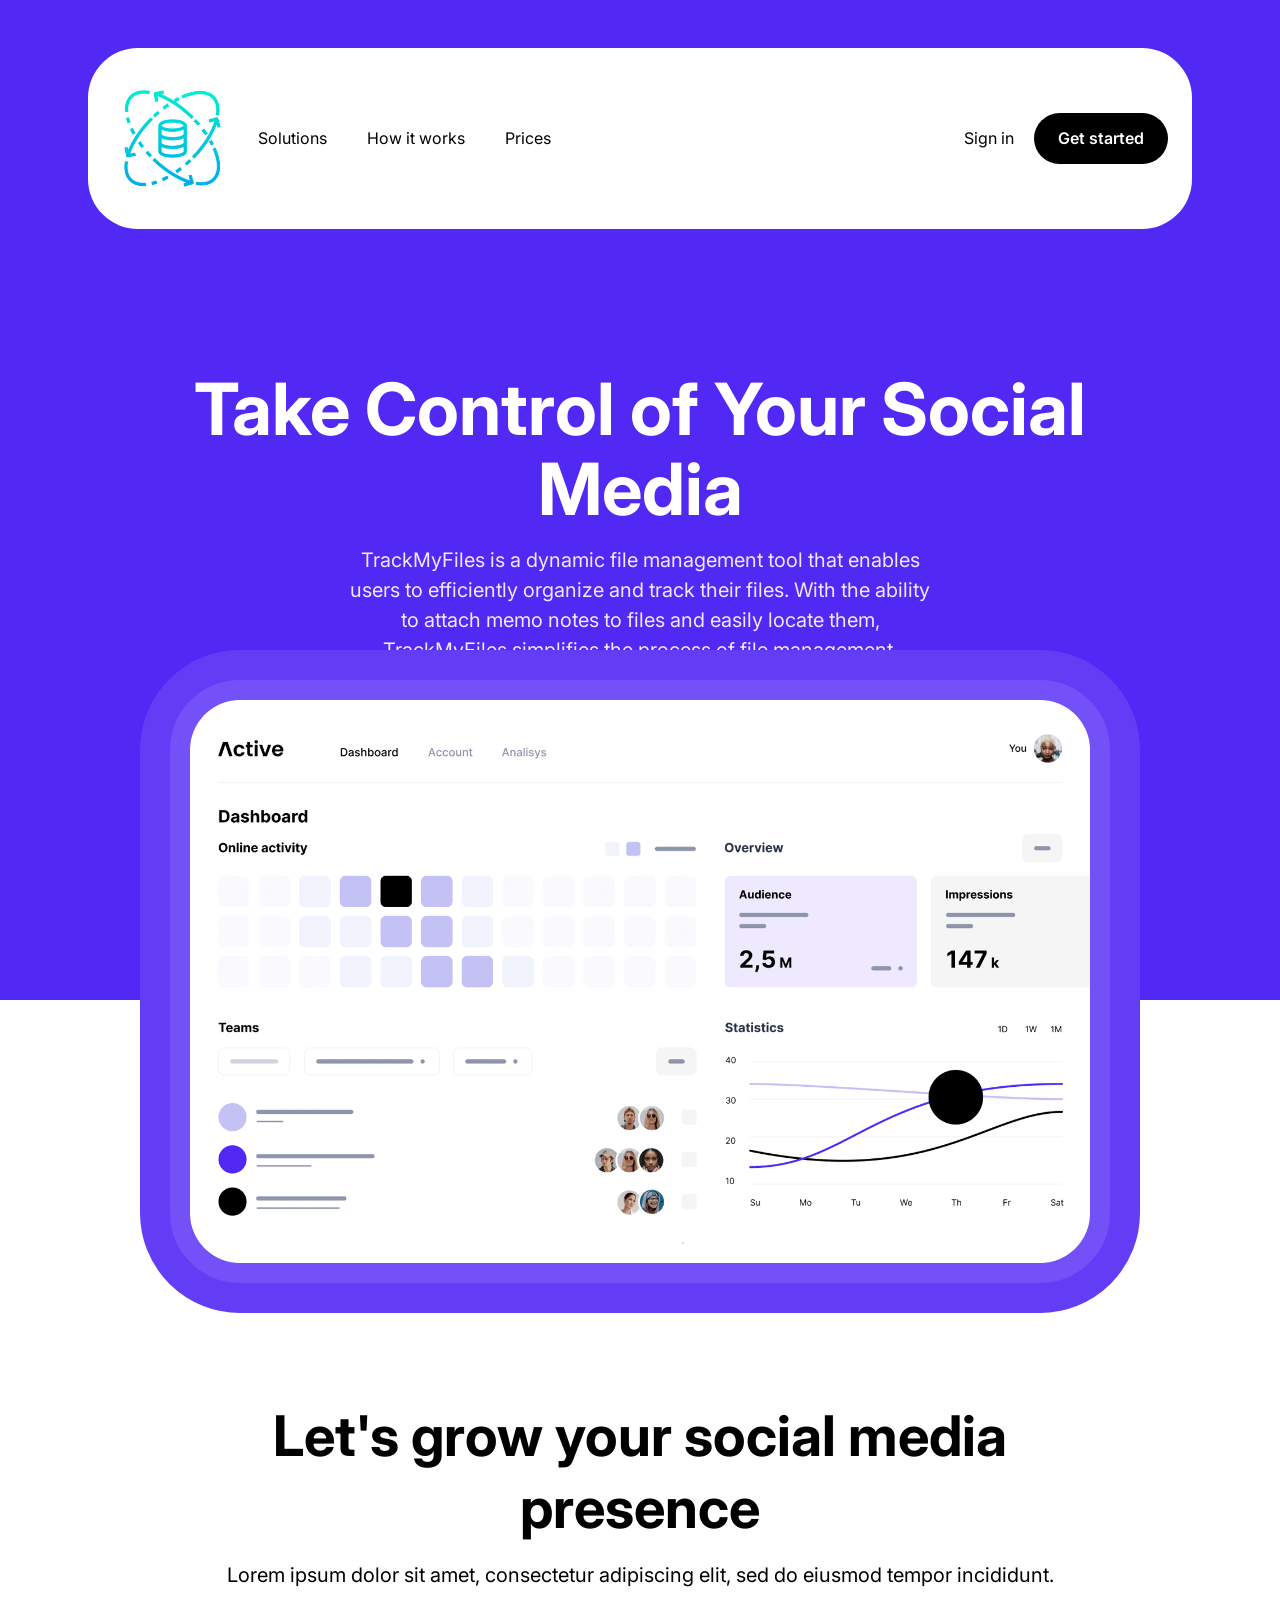
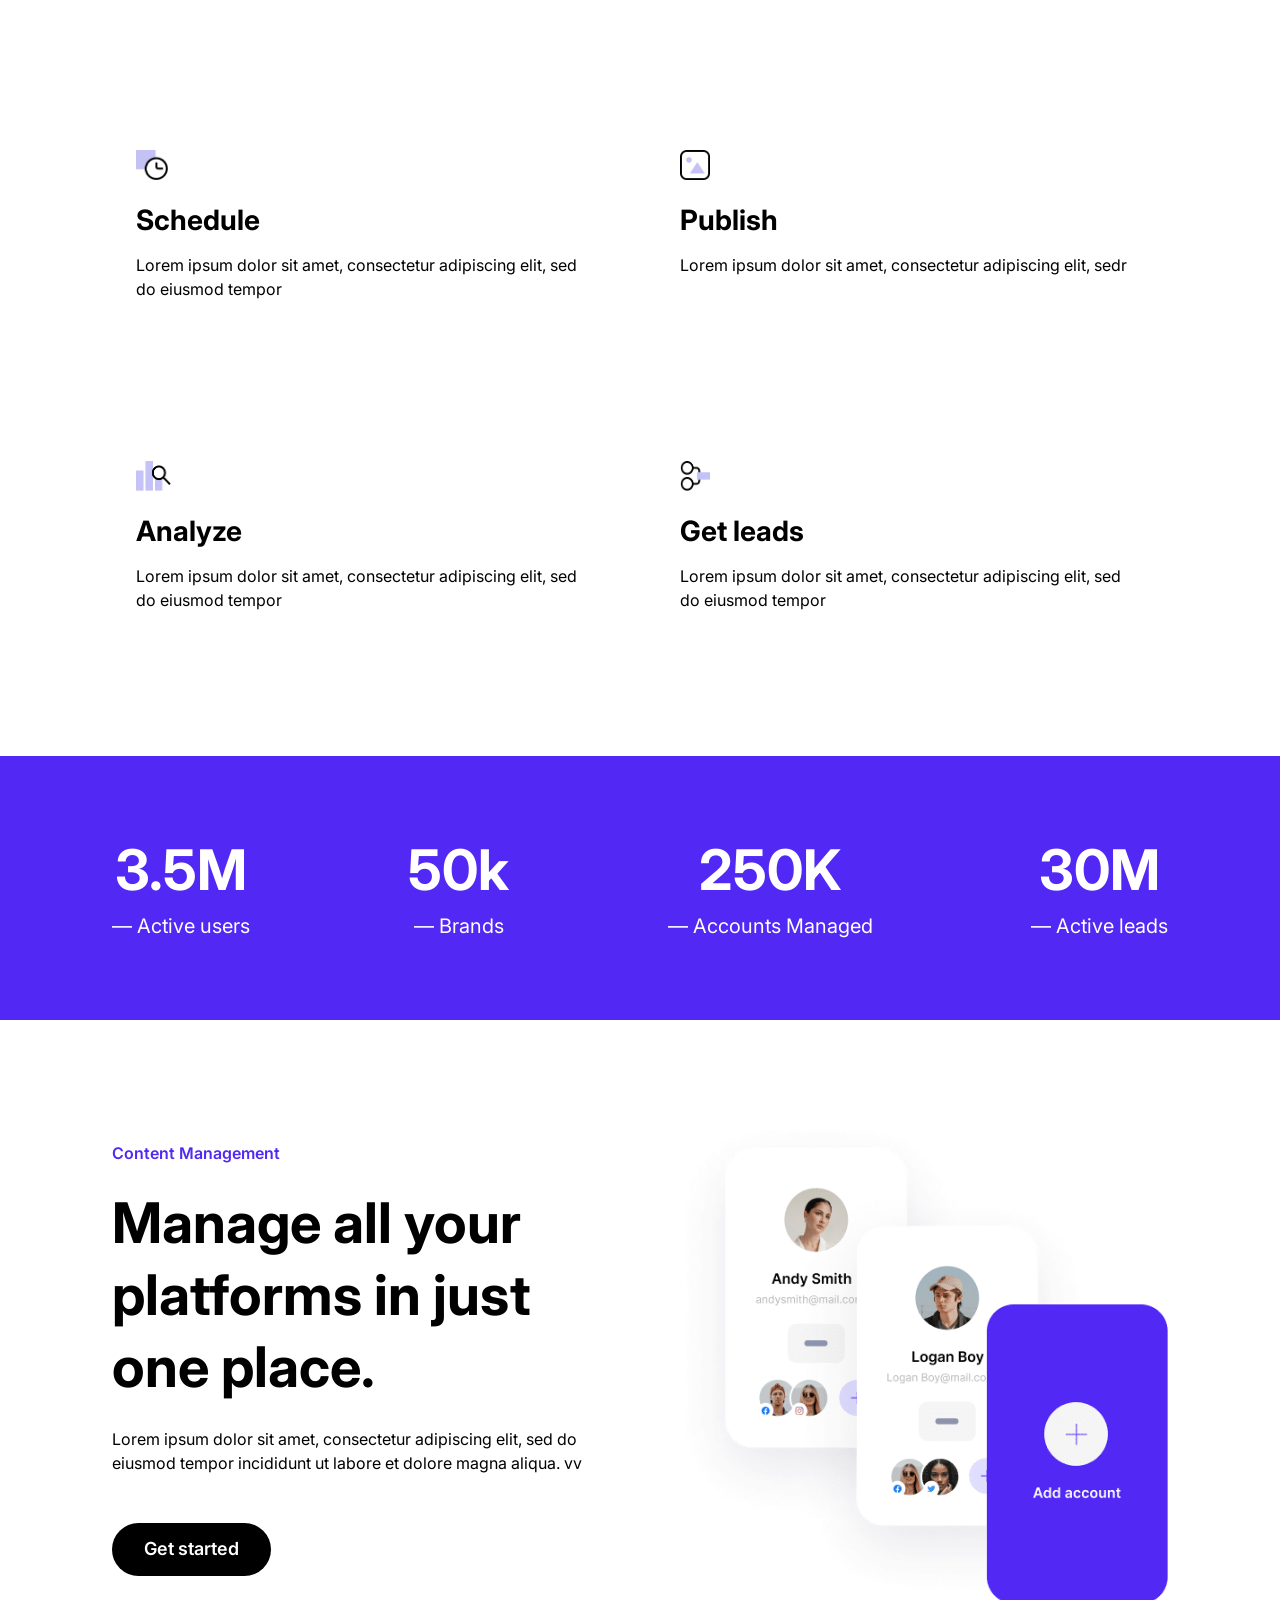
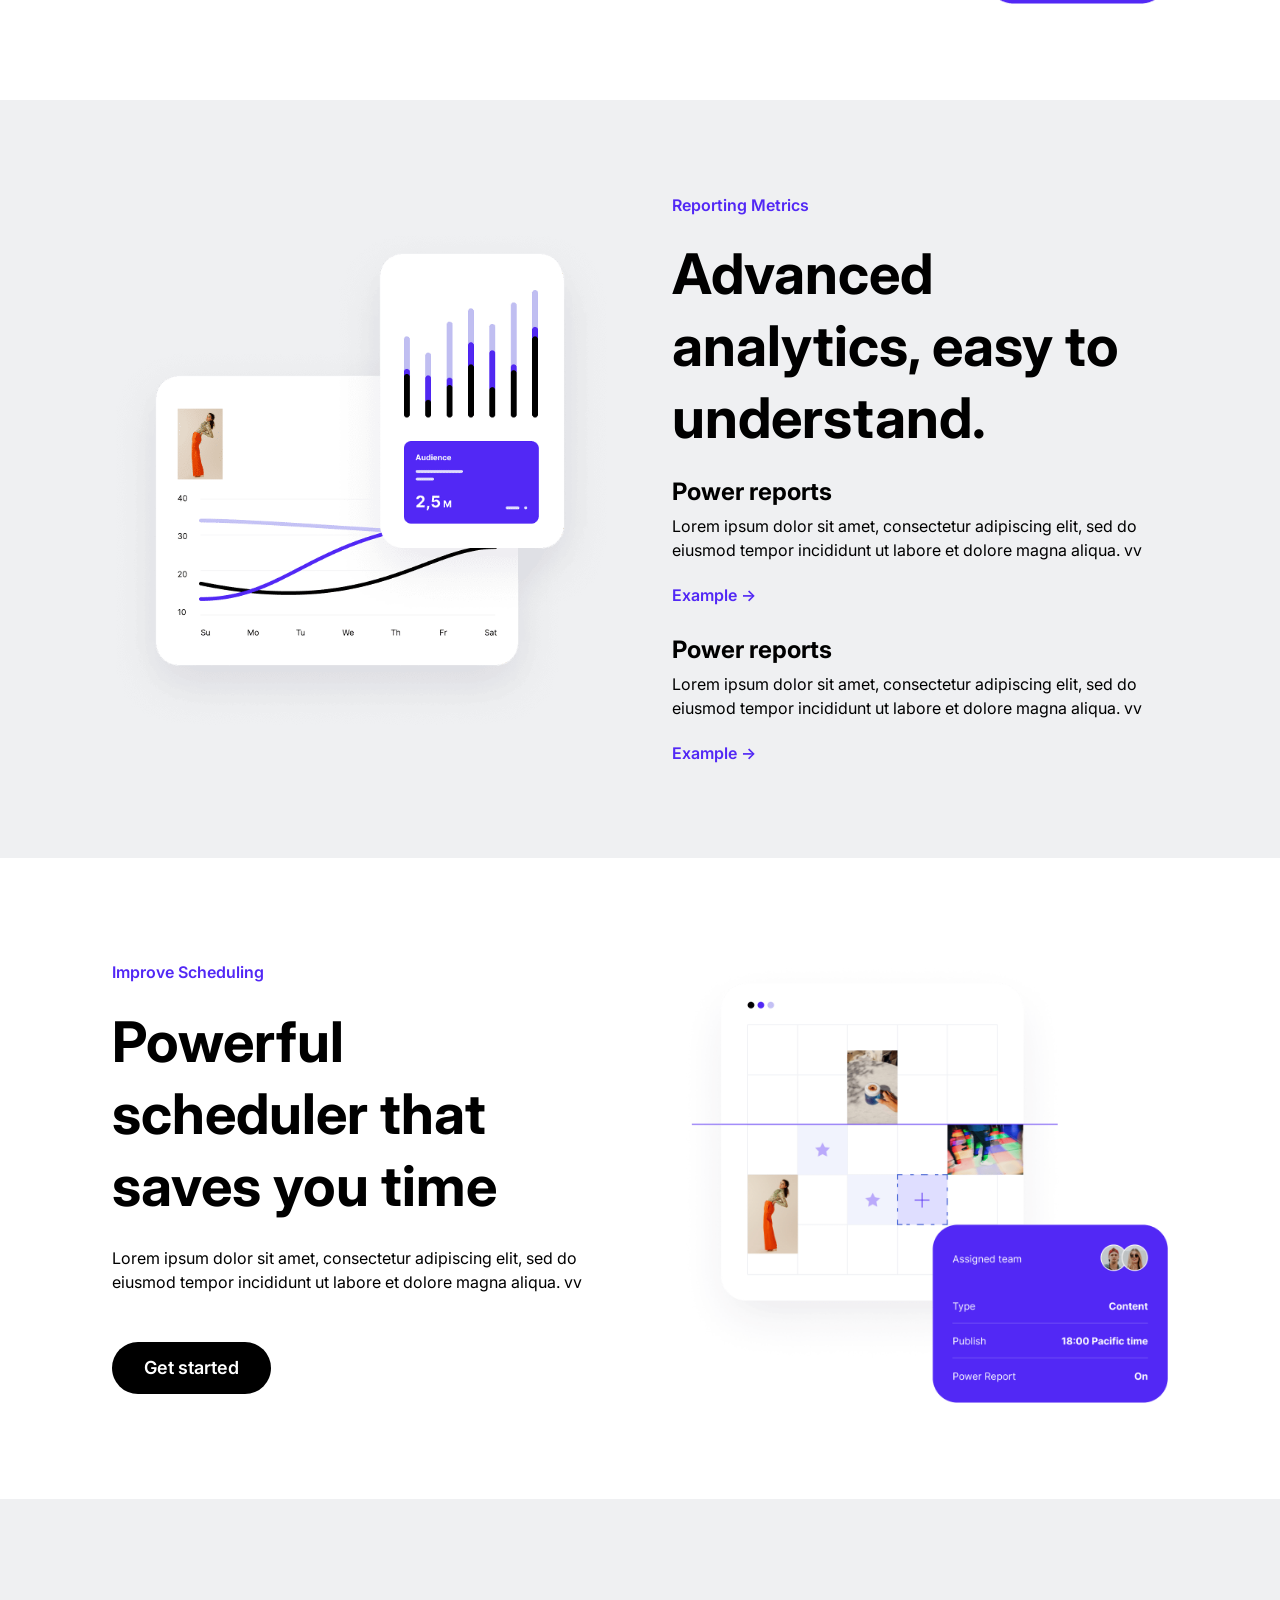
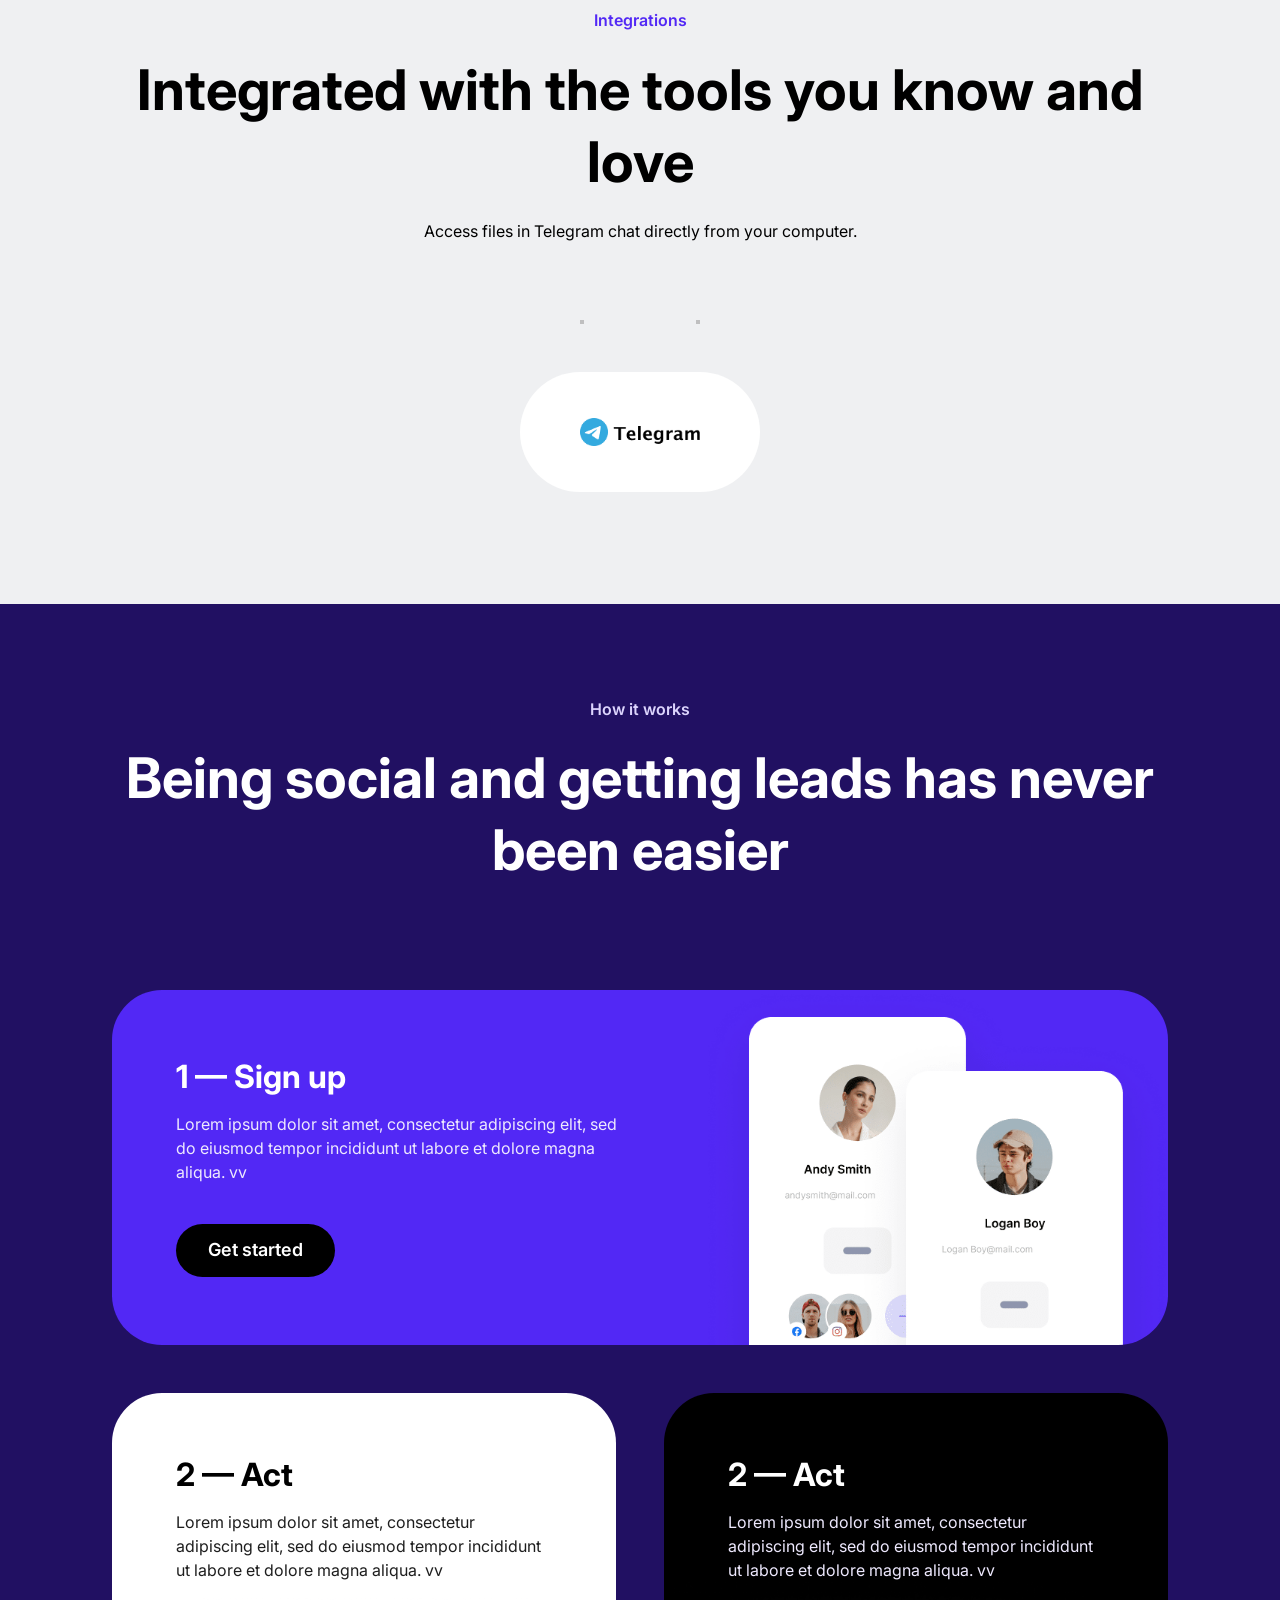
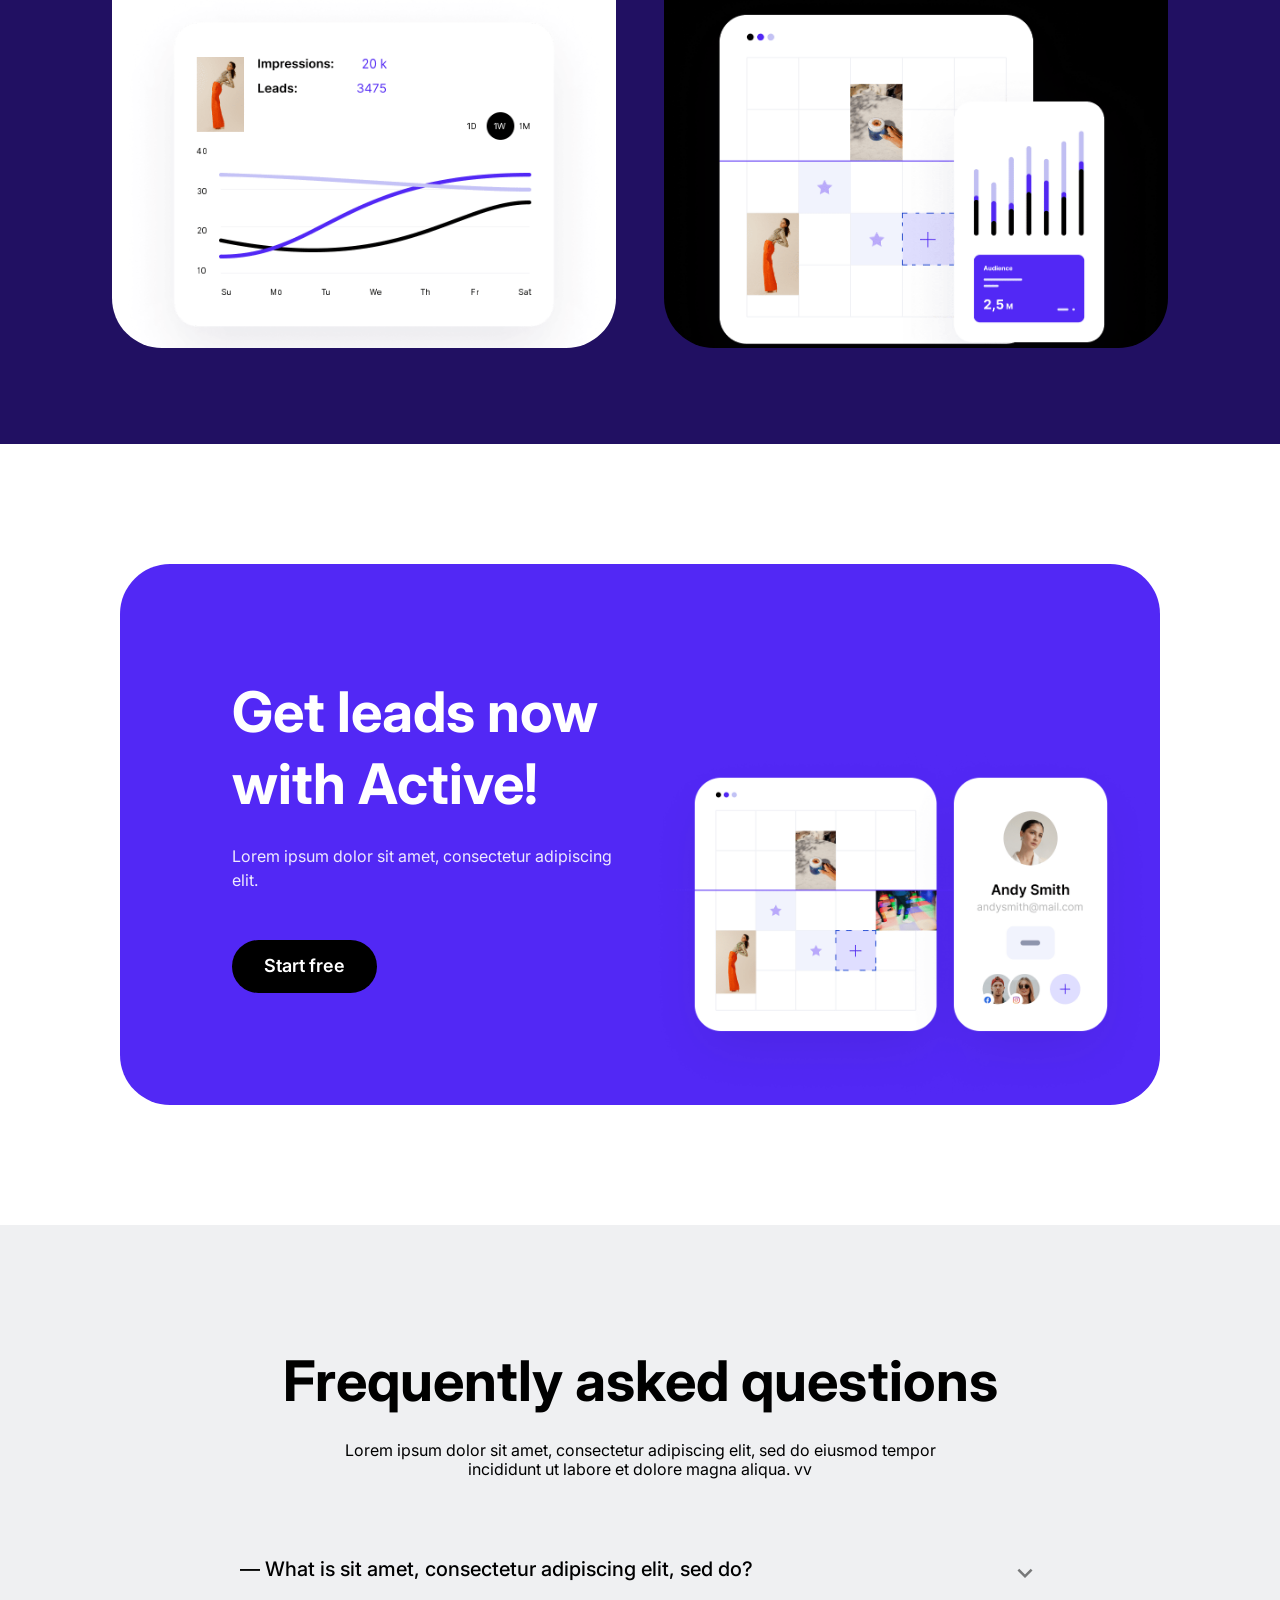
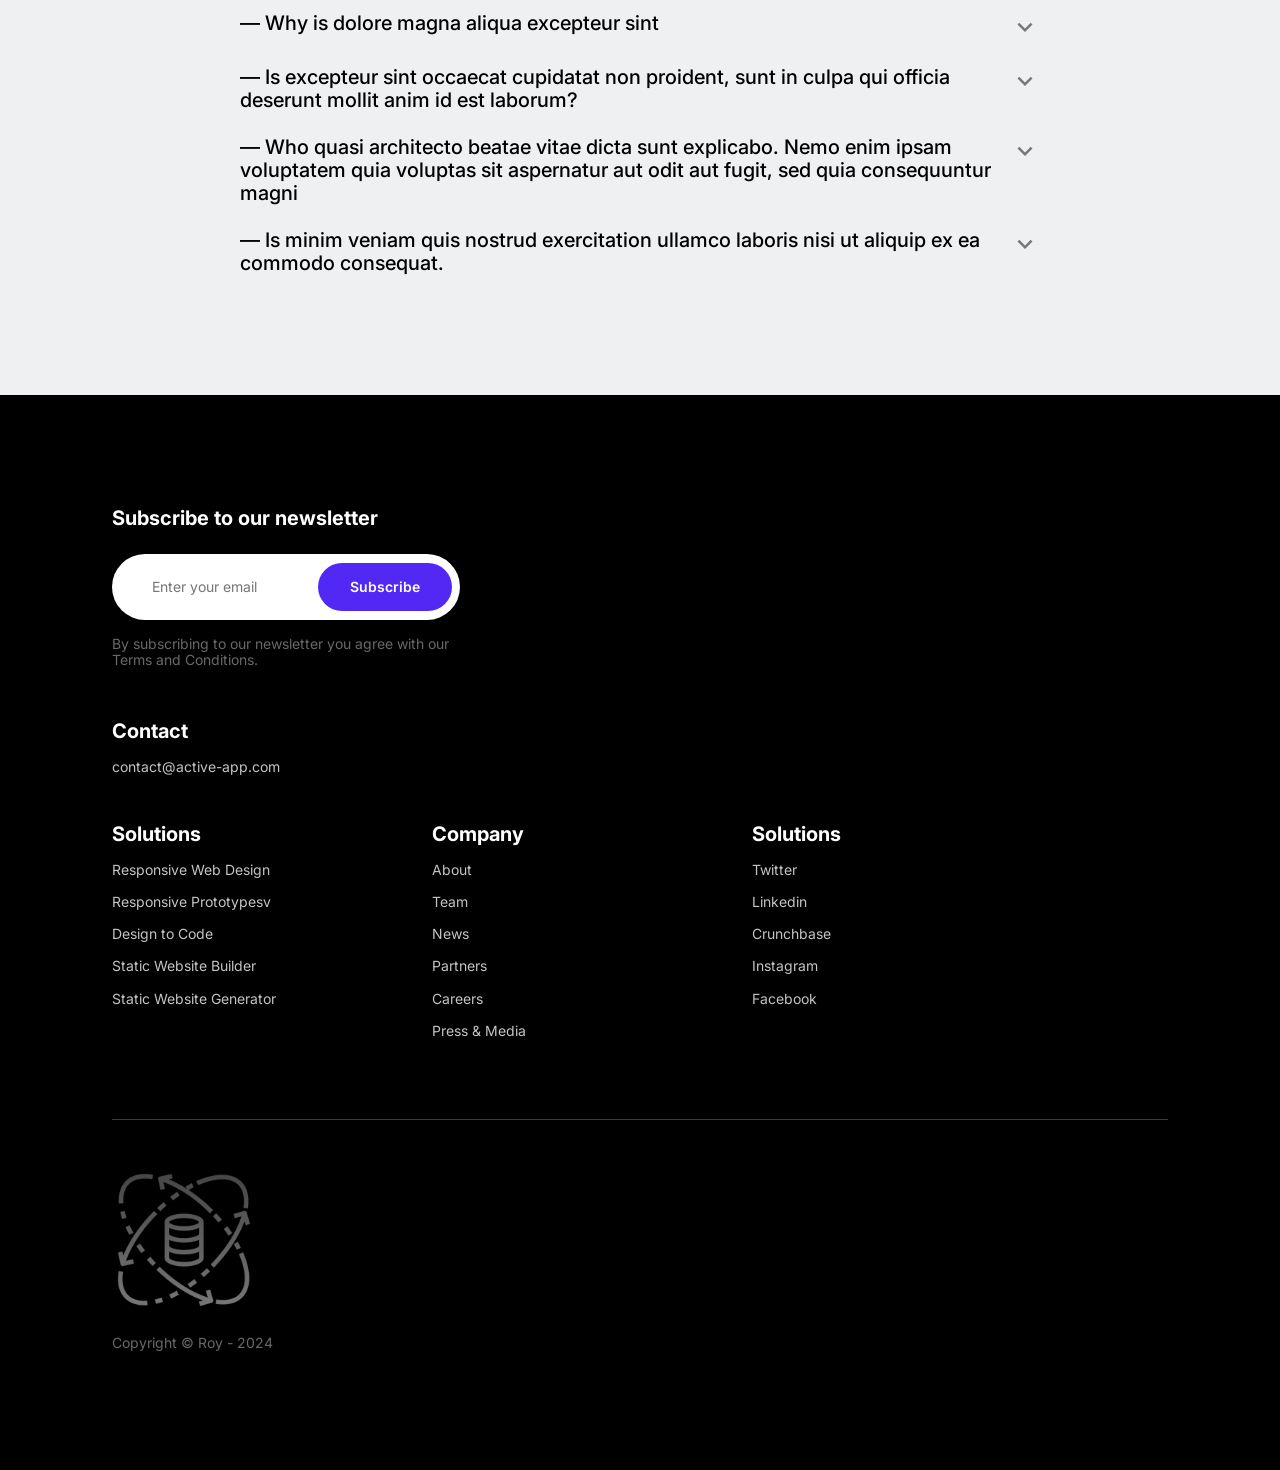
==== commit f1c68126: "l" ====
--- a/index.html
+++ b/index.html
@@ -66,7 +66,7 @@
             <div id="mobile-menu" class="home-mobile-navigation">
               <img
                 alt="pastedImage"
-                src="public/pastedimage-no9b-1500h.png"
+                src="https://play.teleporthq.io/static/svg/placeholders/no-image.svg"
                 class="home-logo"
               />
               <div class="home-links">
@@ -87,7 +87,7 @@
                 <div class="home-left">
                   <img
                     alt="pastedImage"
-                    src="public/pastedimage-no9b-1500h.png"
+                    src="public/pastedimage-no9b-200h.png"
                     class="home-logo1"
                   />
                   <div class="home-links1">
@@ -99,7 +99,7 @@
                 <div class="home-right">
                   <span class="home-sign-in Link">Sign in</span>
                   <div class="home-get-started">
-                    <span class="home-text006">Get started</span>
+                    <span class="home-text06">Get started</span>
                   </div>
                   <div id="open-mobile-menu" class="home-burger-menu">
                     <img
@@ -139,13 +139,15 @@
             </div>
           </div>
           <header class="home-header">
-            <h1 class="home-text007">Take Control of Your Social Media</h1>
-            <p class="home-text008">
-              Lorem ipsum dolor sit amet, consectetur adipiscing elit, sed do
-              eiusmod tempor incididunt.
+            <h1 class="home-text07">Take Control of Your Social Media</h1>
+            <p class="home-text08">
+              TrackMyFiles is a dynamic file management tool that enables users
+              to efficiently organize and track their files. With the ability to
+              attach memo notes to files and easily locate them, TrackMyFiles
+              simplifies the process of file management.
             </p>
             <div class="home-get-started1">
-              <span class="home-text009">Get started</span>
+              <span class="home-text09">Get started</span>
             </div>
           </header>
           <div class="home-dashboard-preview">
@@ -161,12 +163,12 @@
         </section>
         <section class="home-features">
           <div class="home-title">
-            <span class="home-text010">
+            <span class="home-text10">
               <span>Let's grow your social media</span>
               <br />
               <span>presence</span>
             </span>
-            <span class="home-text014">
+            <span class="home-text14">
               <span>
                 Lorem ipsum dolor sit amet, consectetur adipiscing elit, sed do
               </span>
@@ -181,8 +183,8 @@
                   src="public/pastedimage-fii6m-200h.png"
                   class="home-icon02"
                 />
-                <span class="home-text017">Schedule</span>
-                <span class="home-text018">
+                <span class="home-text17">Schedule</span>
+                <span class="home-text18">
                   Lorem ipsum dolor sit amet, consectetur adipiscing elit, sed
                   do eiusmod tempor
                 </span>
@@ -193,8 +195,8 @@
                   src="public/pastedimage-mimg-200h.png"
                   class="home-icon03"
                 />
-                <span class="home-text019">Publish</span>
-                <span class="home-text020">
+                <span class="home-text19">Publish</span>
+                <span class="home-text20">
                   Lorem ipsum dolor sit amet, consectetur adipiscing elit, sedr
                 </span>
               </div>
@@ -206,8 +208,8 @@
                   src="public/pastedimage-l6p-200h.png"
                   class="home-icon04"
                 />
-                <span class="home-text021">Analyze</span>
-                <span class="home-text022">
+                <span class="home-text21">Analyze</span>
+                <span class="home-text22">
                   Lorem ipsum dolor sit amet, consectetur adipiscing elit, sed
                   do eiusmod tempor
                 </span>
@@ -218,32 +220,12 @@
                   src="public/pastedimage-vyi5-200h.png"
                   class="home-icon05"
                 />
-                <span class="home-text023">Get leads</span>
-                <span class="home-text024">
+                <span class="home-text23">Get leads</span>
+                <span class="home-text24">
                   Lorem ipsum dolor sit amet, consectetur adipiscing elit, sed
                   do eiusmod tempor
                 </span>
               </div>
-            </div>
-          </div>
-        </section>
-        <section class="home-quote-container">
-          <div class="home-quote">
-            <span class="home-message">
-              “Scale your content, grew lorem ipsum dolor sit amet, consectetur
-              adipiscing elit, sed do eiusmod tempor incididunt ut labore et
-              dolore magna aliqua.”
-            </span>
-            <div class="home-author">
-              <img
-                alt="image"
-                src="https://images.unsplash.com/photo-1494790108377-be9c29b29330?ixid=Mnw5MTMyMXwwfDF8c2VhcmNofDV8fGdpcmx8ZW58MHx8fHwxNjY0ODA5MjE1&amp;ixlib=rb-1.2.1&amp;w=200"
-                class="home-avatar"
-              />
-              <span class="home-quote1">
-                <span class="home-text025">—&nbsp; Peter McPau</span>
-                <span>, Founder and CEO, Active</span>
-              </span>
             </div>
           </div>
         </section>
@@ -278,16 +260,16 @@
             <div class="home-container06">
               <div class="home-left1">
                 <span class="sub-title">Content Management</span>
-                <span class="home-text028 title">
+                <span class="home-text26 title">
                   Manage all your platforms in just one place.
                 </span>
-                <span class="home-text029">
+                <span class="home-text27">
                   Lorem ipsum dolor sit amet, consectetur adipiscing elit, sed
                   do eiusmod tempor incididunt ut labore et dolore magna aliqua.
                   vv
                 </span>
                 <div class="home-get-started2 template-button">
-                  <span class="home-text030">Get started</span>
+                  <span class="home-text28">Get started</span>
                 </div>
               </div>
               <div class="home-image-container">
@@ -310,26 +292,26 @@
               </div>
               <div class="home-right1">
                 <span class="sub-title">Reporting Metrics</span>
-                <h2 class="home-text032 title">
+                <h2 class="home-text30 title">
                   Advanced analytics, easy to understand.
                 </h2>
                 <div class="home-category">
-                  <span class="home-text033">Power reports</span>
-                  <span class="home-text034">
+                  <span class="home-text31">Power reports</span>
+                  <span class="home-text32">
                     Lorem ipsum dolor sit amet, consectetur adipiscing elit, sed
                     do eiusmod tempor incididunt ut labore et dolore magna
                     aliqua. vv
                   </span>
-                  <span class="home-text035">Example -&gt;</span>
+                  <span class="home-text33">Example -&gt;</span>
                 </div>
                 <div class="home-category1">
-                  <span class="home-text036">Power reports</span>
-                  <span class="home-text037">
+                  <span class="home-text34">Power reports</span>
+                  <span class="home-text35">
                     Lorem ipsum dolor sit amet, consectetur adipiscing elit, sed
                     do eiusmod tempor incididunt ut labore et dolore magna
                     aliqua. vv
                   </span>
-                  <span class="home-text038">Example -&gt;</span>
+                  <span class="home-text36">Example -&gt;</span>
                 </div>
               </div>
             </div>
@@ -337,17 +319,17 @@
           <div class="home-banner">
             <div class="home-container07">
               <div class="home-left2">
-                <span class="home-text039">Improve Scheduling</span>
-                <h2 class="home-text040 title">
+                <span class="home-text37">Improve Scheduling</span>
+                <h2 class="home-text38 title">
                   Powerful scheduler that saves you time
                 </h2>
-                <span class="home-text041">
+                <span class="home-text39">
                   Lorem ipsum dolor sit amet, consectetur adipiscing elit, sed
                   do eiusmod tempor incididunt ut labore et dolore magna aliqua.
                   vv
                 </span>
                 <div class="home-get-started3 template-button">
-                  <span class="home-text042">Get started</span>
+                  <span class="home-text40">Get started</span>
                 </div>
               </div>
               <div class="home-image-container2">
@@ -367,73 +349,23 @@
               <span class="title">
                 Integrated with the tools you know and love
               </span>
-              <span class="home-text045">
-                Lorem ipsum dolor sit amet, consectetur adipiscing elit, sed do
-                eiusmod tempor incididunt ut labore et dolore magna aliqua. vv
+              <span class="home-text43">
+                Access files in Telegram chat directly from your computer.
               </span>
             </div>
             <div class="home-pills-container">
               <div class="home-pills">
                 <div class="home-container08">
-                  <div class="you-tube-you-tube">
-                    <img
-                      alt="pastedImage"
-                      src="public/logos/pastedimage-smjb.svg"
-                      class="you-tube-pasted-image"
-                    />
-                  </div>
-                  <div class="you-tube-you-tube">
-                    <img
-                      alt="pastedImage"
-                      src="public/logos/group%201012-200h.png"
-                      class="you-tube-pasted-image"
-                    />
-                  </div>
-                  <div class="you-tube-you-tube">
-                    <img
-                      alt="pastedImage"
-                      src="public/logos/layer1-200h.png"
-                      class="you-tube-pasted-image"
-                    />
-                  </div>
-                  <div class="you-tube-you-tube">
-                    <img
-                      alt="pastedImage"
-                      src="public/logos/group-200h.png"
-                      class="you-tube-pasted-image"
-                    />
-                  </div>
-                </div>
-                <div class="home-container09">
-                  <div class="you-tube-you-tube">
-                    <img
-                      alt="pastedImage"
-                      src="public/logos/pinterest%20logo-200h.png"
-                      class="you-tube-pasted-image"
-                    />
-                  </div>
-                  <div class="you-tube-you-tube">
-                    <img
-                      alt="pastedImage"
-                      src="public/logos/group%201014-200h.png"
-                      class="you-tube-pasted-image"
-                    />
-                  </div>
-                  <div class="you-tube-you-tube">
-                    <img
-                      alt="pastedImage"
-                      src="public/logos/group%201015-200h.png"
-                      class="you-tube-pasted-image"
-                    />
-                  </div>
-                  <div class="you-tube-you-tube">
-                    <img
-                      alt="pastedImage"
-                      src="public/logos/group%201017-200h.png"
-                      class="you-tube-pasted-image"
-                    />
-                  </div>
-                </div>
+                  <div class="home-container09"></div>
+                </div>
+                <div class="home-container10"></div>
+              </div>
+              <div class="you-tube-you-tube">
+                <img
+                  alt="pastedImage"
+                  src="public/logos/group%201017-200h.png"
+                  class="you-tube-pasted-image"
+                />
               </div>
             </div>
           </div>
@@ -441,24 +373,24 @@
         <section class="home-how-it-works">
           <div class="home-centered-container2">
             <div class="home-heading1">
-              <span class="home-text046">How it works</span>
-              <span class="home-text047 title">
+              <span class="home-text44">How it works</span>
+              <span class="home-text45 title">
                 Being social and getting leads has never been easier
               </span>
             </div>
             <div class="home-category2">
               <div class="home-headng">
-                <span class="home-text048">1 — Sign up</span>
-                <span class="home-text049">
+                <span class="home-text46">1 — Sign up</span>
+                <span class="home-text47">
                   Lorem ipsum dolor sit amet, consectetur adipiscing elit, sed
                   do eiusmod tempor incididunt ut labore et dolore magna aliqua.
                   vv
                 </span>
                 <div class="home-get-started4 template-button">
-                  <span class="home-text050">Get started</span>
-                </div>
-              </div>
-              <div class="home-container10">
+                  <span class="home-text48">Get started</span>
+                </div>
+              </div>
+              <div class="home-container11">
                 <img
                   alt="pastedImage"
                   src="public/pastedimage-k5xi%201-1200w.png"
@@ -469,8 +401,8 @@
             <div class="home-row">
               <div class="home-category3">
                 <div class="home-headng1">
-                  <span class="home-text051">2 — Act</span>
-                  <span class="home-text052">
+                  <span class="home-text49">2 — Act</span>
+                  <span class="home-text50">
                     Lorem ipsum dolor sit amet, consectetur adipiscing elit, sed
                     do eiusmod tempor incididunt ut labore et dolore magna
                     aliqua. vv
@@ -484,8 +416,8 @@
               </div>
               <div class="home-category4">
                 <div class="home-headng2">
-                  <span class="home-text053">2 — Act</span>
-                  <span class="home-text054">
+                  <span class="home-text51">2 — Act</span>
+                  <span class="home-text52">
                     Lorem ipsum dolor sit amet, consectetur adipiscing elit, sed
                     do eiusmod tempor incididunt ut labore et dolore magna
                     aliqua. vv
@@ -500,432 +432,19 @@
             </div>
           </div>
         </section>
-        <section class="home-pricing">
-          <div class="home-centered-container3">
-            <div class="home-heading2">
-              <span class="home-text055 title">
-                Pricing for all kind of businesses
-              </span>
-              <span class="home-text056">
-                Create next-generation solutions for small business customers
-                with pricing options that accommodate everyone.
-              </span>
-              <div class="home-selection">
-                <span class="home-text057">Monthly</span>
-                <span class="home-text058">Yearly</span>
-              </div>
-            </div>
-            <div class="home-cards1">
-              <div class="home-card">
-                <span class="home-text059">Free</span>
-                <span class="home-text060">
-                  Unlimited lorem ipsum dolor sit amet, consectetur adipiscing
-                  elit, sed doliqua.
-                </span>
-                <div class="home-get-started5 template-button">
-                  <span class="home-text061">Start for free</span>
-                </div>
-                <span class="home-text062">What's included</span>
-                <div class="home-bullet-points">
-                  <div class="home-point">
-                    <svg
-                      viewBox="0 0 877.7142857142857 1024"
-                      class="home-icon06"
-                    >
-                      <path
-                        d="M877.714 512c0 242.286-196.571 438.857-438.857 438.857s-438.857-196.571-438.857-438.857 196.571-438.857 438.857-438.857 438.857 196.571 438.857 438.857z"
-                      ></path>
-                    </svg>
-                    <span class="home-text063">
-                      Sed ut pespiciatis unde omnis
-                    </span>
-                  </div>
-                  <div class="home-point01">
-                    <svg
-                      viewBox="0 0 877.7142857142857 1024"
-                      class="home-icon08"
-                    >
-                      <path
-                        d="M877.714 512c0 242.286-196.571 438.857-438.857 438.857s-438.857-196.571-438.857-438.857 196.571-438.857 438.857-438.857 438.857 196.571 438.857 438.857z"
-                      ></path>
-                    </svg>
-                    <span class="home-text064">
-                      Sed ut pespiciatis unde omnis
-                    </span>
-                  </div>
-                </div>
-              </div>
-              <div class="home-card1">
-                <span class="home-text065">Pay as you go</span>
-                <span class="home-text066">
-                  <span>Launch your lorem for $49/mo</span>
-                  <br />
-                  <span>
-                    lorem ipsum dolor sit amet, consectetur adipiscing.
-                  </span>
-                </span>
-                <div class="home-get-started6 template-button">
-                  <span class="home-text070">
-                    <span>Upgrade now</span>
-                    <br />
-                  </span>
-                </div>
-                <span class="home-text073">What's included</span>
-                <div class="home-bullet-points1">
-                  <div class="home-point02">
-                    <svg
-                      viewBox="0 0 877.7142857142857 1024"
-                      class="home-icon10"
-                    >
-                      <path
-                        d="M877.714 512c0 242.286-196.571 438.857-438.857 438.857s-438.857-196.571-438.857-438.857 196.571-438.857 438.857-438.857 438.857 196.571 438.857 438.857z"
-                      ></path>
-                    </svg>
-                    <span class="home-text074">
-                      Sed ut pespiciatis unde omnis
-                    </span>
-                  </div>
-                  <div class="home-point03">
-                    <svg
-                      viewBox="0 0 877.7142857142857 1024"
-                      class="home-icon12"
-                    >
-                      <path
-                        d="M877.714 512c0 242.286-196.571 438.857-438.857 438.857s-438.857-196.571-438.857-438.857 196.571-438.857 438.857-438.857 438.857 196.571 438.857 438.857z"
-                      ></path>
-                    </svg>
-                    <span class="home-text075">
-                      Sed ut pespiciatis unde omnis
-                    </span>
-                  </div>
-                  <div class="home-point04">
-                    <svg
-                      viewBox="0 0 877.7142857142857 1024"
-                      class="home-icon14"
-                    >
-                      <path
-                        d="M877.714 512c0 242.286-196.571 438.857-438.857 438.857s-438.857-196.571-438.857-438.857 196.571-438.857 438.857-438.857 438.857 196.571 438.857 438.857z"
-                      ></path>
-                    </svg>
-                    <span class="home-text076">
-                      Sed ut pespiciatis unde omnis
-                    </span>
-                  </div>
-                  <div class="home-point05">
-                    <svg
-                      viewBox="0 0 877.7142857142857 1024"
-                      class="home-icon16"
-                    >
-                      <path
-                        d="M877.714 512c0 242.286-196.571 438.857-438.857 438.857s-438.857-196.571-438.857-438.857 196.571-438.857 438.857-438.857 438.857 196.571 438.857 438.857z"
-                      ></path>
-                    </svg>
-                    <span class="home-text077">
-                      Sed ut pespiciatis unde omnis
-                    </span>
-                  </div>
-                </div>
-              </div>
-              <div class="home-card2">
-                <span class="home-text078">Enterprise</span>
-                <span class="home-text079">
-                  <span>
-                    Custom-built lorem ipsum dolor sit amet, consectetur
-                    adipiscing elit, sed doliqua.
-                  </span>
-                  <br />
-                </span>
-                <div class="home-get-started7 template-button">
-                  <span class="home-text082">
-                    <span>Contact us</span>
-                    <br />
-                  </span>
-                </div>
-                <span class="home-text085">What's included</span>
-                <div class="home-bullet-points2">
-                  <div class="home-point06">
-                    <svg
-                      viewBox="0 0 877.7142857142857 1024"
-                      class="home-icon18"
-                    >
-                      <path
-                        d="M877.714 512c0 242.286-196.571 438.857-438.857 438.857s-438.857-196.571-438.857-438.857 196.571-438.857 438.857-438.857 438.857 196.571 438.857 438.857z"
-                      ></path>
-                    </svg>
-                    <span class="home-text086">
-                      Sed ut pespiciatis unde omnis
-                    </span>
-                  </div>
-                  <div class="home-point07">
-                    <svg
-                      viewBox="0 0 877.7142857142857 1024"
-                      class="home-icon20"
-                    >
-                      <path
-                        d="M877.714 512c0 242.286-196.571 438.857-438.857 438.857s-438.857-196.571-438.857-438.857 196.571-438.857 438.857-438.857 438.857 196.571 438.857 438.857z"
-                      ></path>
-                    </svg>
-                    <span class="home-text087">
-                      Sed ut pespiciatis unde omnis
-                    </span>
-                  </div>
-                  <div class="home-point08">
-                    <svg
-                      viewBox="0 0 877.7142857142857 1024"
-                      class="home-icon22"
-                    >
-                      <path
-                        d="M877.714 512c0 242.286-196.571 438.857-438.857 438.857s-438.857-196.571-438.857-438.857 196.571-438.857 438.857-438.857 438.857 196.571 438.857 438.857z"
-                      ></path>
-                    </svg>
-                    <span class="home-text088">
-                      Sed ut pespiciatis unde omnis
-                    </span>
-                  </div>
-                  <div class="home-point09">
-                    <svg
-                      viewBox="0 0 877.7142857142857 1024"
-                      class="home-icon24"
-                    >
-                      <path
-                        d="M877.714 512c0 242.286-196.571 438.857-438.857 438.857s-438.857-196.571-438.857-438.857 196.571-438.857 438.857-438.857 438.857 196.571 438.857 438.857z"
-                      ></path>
-                    </svg>
-                    <span class="home-text089">
-                      Sed ut pespiciatis unde omnis
-                    </span>
-                  </div>
-                </div>
-              </div>
-            </div>
-          </div>
-        </section>
-        <section class="home-testimonals">
-          <div class="home-left3">
-            <span class="home-text090">Testimonals</span>
-            <span class="home-text091 title">What people say about Active</span>
-          </div>
-          <div class="home-right2">
-            <div class="home-column">
-              <div class="testimonal-testimonal testimonal">
-                <span class="testimonal-text">
-                  <span>
-                    "Pellentesque sodales libero nulla, ac imperdiet ante
-                    tincidunt vel. Fusce auctor augue sed massa finibus, et
-                    dictum sem mollis. In luctus.”
-                  </span>
-                </span>
-                <div class="testimonal-author">
-                  <div class="testimonal-avatar">
-                    <img
-                      alt="image"
-                      src="public/image552912-e3yq-200h.png"
-                      class="testimonal-image"
-                    />
-                  </div>
-                  <div class="testimonal-user">
-                    <span class="testimonal-name"><span>Andy Smith</span></span>
-                    <span class="testimonal-divider">—</span>
-                    <span class="testimonal-from">
-                      <span>Vista Social</span>
-                    </span>
-                  </div>
-                </div>
-              </div>
-              <div class="testimonal-testimonal testimonal">
-                <span class="testimonal-text">
-                  <span>
-                    “Sed ut perspiciatis unde omnis iste natus error sit
-                    voluptatem accusantium doloremque laudantium, totam rem
-                    aperiam, eaque ipsa quae ab illo. - Inventore veritatis et
-                    quasi architecto beatae vitae dicta sunt explicabo.”
-                  </span>
-                </span>
-                <div class="testimonal-author">
-                  <div class="testimonal-avatar">
-                    <img
-                      alt="image"
-                      src="public/image312912-mvsg-200h.png"
-                      class="testimonal-image"
-                    />
-                  </div>
-                  <div class="testimonal-user">
-                    <span class="testimonal-name">
-                      <span>Jessica Smith</span>
-                    </span>
-                    <span class="testimonal-divider">—</span>
-                    <span class="testimonal-from">
-                      <span>Social Club</span>
-                    </span>
-                  </div>
-                </div>
-              </div>
-              <div class="testimonal-testimonal testimonal">
-                <span class="testimonal-text">
-                  <span>
-                    “Totam rem aperiam, eaque ipsa quae ab illo inventore
-                    veritatis et quasi architecto beatae vitae dicta sunt
-                    explicabo..”
-                  </span>
-                </span>
-                <div class="testimonal-author">
-                  <div class="testimonal-avatar">
-                    <img
-                      alt="image"
-                      src="public/image502912-6wy-200h.png"
-                      class="testimonal-image"
-                    />
-                  </div>
-                  <div class="testimonal-user">
-                    <span class="testimonal-name"><span>Logan Boy</span></span>
-                    <span class="testimonal-divider">—</span>
-                    <span class="testimonal-from"><span>BeMe</span></span>
-                  </div>
-                </div>
-              </div>
-              <div class="testimonal-testimonal testimonal">
-                <span class="testimonal-text">
-                  <span>
-                    “Rem aperiam, eaque ipsa quae ab illo inventore veritatis et
-                    quasi architecto beatae vitae.”
-                  </span>
-                </span>
-                <div class="testimonal-author">
-                  <div class="testimonal-avatar">
-                    <img
-                      alt="image"
-                      src="public/image202912-zekh-200h.png"
-                      class="testimonal-image"
-                    />
-                  </div>
-                  <div class="testimonal-user">
-                    <span class="testimonal-name">
-                      <span>Laraine Summers</span>
-                    </span>
-                    <span class="testimonal-divider">—</span>
-                    <span class="testimonal-from"><span>Hello W.</span></span>
-                  </div>
-                </div>
-              </div>
-            </div>
-            <div class="home-column1">
-              <div class="testimonal-testimonal testimonal">
-                <span class="testimonal-text">
-                  <span>
-                    "Excepteur sint occaecat cupidatat non proident, sunt in
-                    culpa qui officia deserunt mollit anim id est laborum. Lorem
-                    ipsum dolor sit amet, consectetur adipiscing elit, sed do
-                    eiusmod tempor incididunt ut labore et dolore magna aliqua.”
-                  </span>
-                </span>
-                <div class="testimonal-author">
-                  <div class="testimonal-avatar">
-                    <img
-                      alt="image"
-                      src="public/image572912-0d3-200h.png"
-                      class="testimonal-image"
-                    />
-                  </div>
-                  <div class="testimonal-user">
-                    <span class="testimonal-name">
-                      <span>William McPau</span>
-                    </span>
-                    <span class="testimonal-divider">—</span>
-                    <span class="testimonal-from"><span>Handsly</span></span>
-                  </div>
-                </div>
-              </div>
-              <div class="testimonal-testimonal testimonal">
-                <span class="testimonal-text">
-                  <span>
-                    “Duis aute irure dolor in reprehenderit in voluptate velit
-                    esse cillum dolore eu fugiat nulla pariatur.”
-                  </span>
-                </span>
-                <div class="testimonal-author">
-                  <div class="testimonal-avatar">
-                    <img
-                      alt="image"
-                      src="public/image632913-swij-200h.png"
-                      class="testimonal-image"
-                    />
-                  </div>
-                  <div class="testimonal-user">
-                    <span class="testimonal-name"><span>Mariah Mae</span></span>
-                    <span class="testimonal-divider">—</span>
-                    <span class="testimonal-from"><span>Share</span></span>
-                  </div>
-                </div>
-              </div>
-              <div class="testimonal-testimonal testimonal">
-                <span class="testimonal-text">
-                  <span>
-                    "Excepteur sint occaecat cupidatat non proident, sunt in
-                    culpa qui officia deserunt mollit anim id est laborum.”
-                  </span>
-                </span>
-                <div class="testimonal-author">
-                  <div class="testimonal-avatar">
-                    <img
-                      alt="image"
-                      src="public/image102913-x4z8-200h.png"
-                      class="testimonal-image"
-                    />
-                  </div>
-                  <div class="testimonal-user">
-                    <span class="testimonal-name">
-                      <span>John Finati</span>
-                    </span>
-                    <span class="testimonal-divider">—</span>
-                    <span class="testimonal-from"><span>Gather</span></span>
-                  </div>
-                </div>
-              </div>
-              <div class="testimonal-testimonal testimonal">
-                <span class="testimonal-text">
-                  <span>
-                    "Lorem ipsum dolor sit amet, consectetur adipiscing elit,
-                    sed do eiusmod tempor incididunt ut labore et dolore magna
-                    aliqua. Excepteur sint occaecat cupidatat non proident, sunt
-                    in culpa qui officia deserunt mollit anim id est laborum. ”
-                  </span>
-                </span>
-                <div class="testimonal-author">
-                  <div class="testimonal-avatar">
-                    <img
-                      alt="image"
-                      src="public/image562913-ycff-200h.png"
-                      class="testimonal-image"
-                    />
-                  </div>
-                  <div class="testimonal-user">
-                    <span class="testimonal-name"><span>Mary Pau</span></span>
-                    <span class="testimonal-divider">—</span>
-                    <span class="testimonal-from"><span>Zigo</span></span>
-                  </div>
-                </div>
-              </div>
-            </div>
-          </div>
-          <span class="home-text092">
-            <span>Show more</span>
-            <br />
-          </span>
-        </section>
         <section class="home-action-bar">
           <div class="home-action">
-            <div class="home-heading3">
-              <span class="home-text095 title">
+            <div class="home-heading2">
+              <span class="home-text53 title">
                 <span>Get leads now&nbsp;</span>
                 <br />
                 <span>with Active!</span>
               </span>
-              <span class="home-text099">
+              <span class="home-text57">
                 Lorem ipsum dolor sit amet, consectetur adipiscing elit.
               </span>
-              <div class="home-get-started8 template-button">
-                <span class="home-text100">
+              <div class="home-get-started5 template-button">
+                <span class="home-text58">
                   <span>Start free</span>
                   <br />
                 </span>
@@ -941,9 +460,9 @@
           </div>
         </section>
         <section class="home-faq">
-          <div class="home-heading4">
-            <span class="home-text103 title">Frequently asked questions</span>
-            <span class="home-text104">
+          <div class="home-heading3">
+            <span class="home-text61 title">Frequently asked questions</span>
+            <span class="home-text62">
               Lorem ipsum dolor sit amet, consectetur adipiscing elit, sed do
               eiusmod tempor incididunt ut labore et dolore magna aliqua. vv
             </span>
@@ -951,7 +470,7 @@
           <div class="home-accordion">
             <div data-faq="closed" class="accordionContainer">
               <div class="home-header1">
-                <span class="home-text105">
+                <span class="home-text63">
                   — What is sit amet, consectetur adipiscing elit, sed do?
                 </span>
                 <svg viewBox="0 0 1024 1024" class="accordionIcon">
@@ -961,7 +480,7 @@
                 </svg>
               </div>
               <div class="accordionContent">
-                <span class="home-text106">
+                <span class="home-text64">
                   Lorem ipsum dolor sit amet, consectetur adipiscing elit, sed
                   do eiusmod tempor incididunt ut labore et dolore magna aliqua.
                   Excepteur sint occaecat cupidatat non proident, sunt in culpa
@@ -971,7 +490,7 @@
             </div>
             <div class="accordionContainer">
               <div class="home-header2">
-                <span class="home-text107">
+                <span class="home-text65">
                   — Why is dolore magna aliqua excepteur sint
                 </span>
                 <svg viewBox="0 0 1024 1024" class="accordionIcon">
@@ -981,7 +500,7 @@
                 </svg>
               </div>
               <div class="accordionContent">
-                <span class="home-text108">
+                <span class="home-text66">
                   Lorem ipsum dolor sit amet, consectetur adipiscing elit, sed
                   do eiusmod tempor incididunt ut labore et dolore magna aliqua.
                   Excepteur sint occaecat cupidatat non proident, sunt in culpa
@@ -991,7 +510,7 @@
             </div>
             <div data-faq="closed" class="accordionContainer">
               <div class="home-header3">
-                <span class="home-text109">
+                <span class="home-text67">
                   — Is excepteur sint occaecat cupidatat non proident, sunt in
                   culpa qui officia deserunt mollit anim id est laborum?
                 </span>
@@ -1002,7 +521,7 @@
                 </svg>
               </div>
               <div class="accordionContent">
-                <span class="home-text110">
+                <span class="home-text68">
                   Lorem ipsum dolor sit amet, consectetur adipiscing elit, sed
                   do eiusmod tempor incididunt ut labore et dolore magna aliqua.
                   Excepteur sint occaecat cupidatat non proident, sunt in culpa
@@ -1012,7 +531,7 @@
             </div>
             <div data-faq="closed" class="accordionContainer">
               <div class="home-header4">
-                <span class="home-text111">
+                <span class="home-text69">
                   — Who quasi architecto beatae vitae dicta sunt explicabo. Nemo
                   enim ipsam voluptatem quia voluptas sit aspernatur aut odit
                   aut fugit, sed quia consequuntur magni
@@ -1024,7 +543,7 @@
                 </svg>
               </div>
               <div class="accordionContent">
-                <span class="home-text112">
+                <span class="home-text70">
                   Lorem ipsum dolor sit amet, consectetur adipiscing elit, sed
                   do eiusmod tempor incididunt ut labore et dolore magna aliqua.
                   Excepteur sint occaecat cupidatat non proident, sunt in culpa
@@ -1034,7 +553,7 @@
             </div>
             <div data-faq="closed" class="accordionContainer">
               <div class="home-header5">
-                <span class="home-text113">
+                <span class="home-text71">
                   — Is minim veniam quis nostrud exercitation ullamco laboris
                   nisi ut aliquip ex ea commodo consequat.
                 </span>
@@ -1045,7 +564,7 @@
                 </svg>
               </div>
               <div class="accordionContent">
-                <span class="home-text114">
+                <span class="home-text72">
                   Lorem ipsum dolor sit amet, consectetur adipiscing elit, sed
                   do eiusmod tempor incididunt ut labore et dolore magna aliqua.
                   Excepteur sint occaecat cupidatat non proident, sunt in culpa
@@ -1055,7 +574,7 @@
             </div>
           </div>
           <div>
-            <div class="home-container12">
+            <div class="home-container13">
               <script>
                 // Accordion - Code Embed
 
@@ -1113,8 +632,8 @@
         </section>
         <footer class="home-footer">
           <div class="home-top">
-            <div class="home-left4">
-              <span class="home-text115">Subscribe to our newsletter</span>
+            <div class="home-left3">
+              <span class="home-text73">Subscribe to our newsletter</span>
               <div class="home-subscription">
                 <input
                   type="email"
@@ -1122,53 +641,53 @@
                   class="home-textinput input"
                 />
                 <div class="home-subscribe">
-                  <span class="home-text116">Subscribe</span>
-                </div>
-              </div>
-              <span class="home-text117">
+                  <span class="home-text74">Subscribe</span>
+                </div>
+              </div>
+              <span class="home-text75">
                 By subscribing to our newsletter you agree with our Terms and
                 Conditions.
               </span>
               <div class="home-contact">
-                <span class="home-text118">Contact</span>
+                <span class="home-text76">Contact</span>
                 <a
-                  href="mailto:use@active-app.com?subject=Support"
+                  href="mailto:rsnehasish125.dev@gmail.com?subject="
                   class="home-link"
                 >
-                  use@active-app.com
+                  contact@active-app.com
                 </a>
               </div>
             </div>
-            <div class="home-right3">
+            <div class="home-right2">
               <div class="home-category5">
-                <span class="home-text119">Solutions</span>
+                <span class="home-text77">Solutions</span>
                 <div class="home-links2">
-                  <span class="home-text120">Responsive Web Design</span>
-                  <span class="home-text121">Responsive Prototypesv</span>
-                  <span class="home-text122">Design to Code</span>
-                  <span class="home-text123">Static Website Builder</span>
-                  <span class="home-text124">Static Website Generator</span>
+                  <span class="home-text78">Responsive Web Design</span>
+                  <span class="home-text79">Responsive Prototypesv</span>
+                  <span class="home-text80">Design to Code</span>
+                  <span class="home-text81">Static Website Builder</span>
+                  <span class="home-text82">Static Website Generator</span>
                 </div>
               </div>
               <div class="home-category6">
-                <span class="home-text125">Company</span>
+                <span class="home-text83">Company</span>
                 <div class="home-links3">
-                  <span class="home-text126">About</span>
-                  <span class="home-text127">Team</span>
-                  <span class="home-text128">News</span>
-                  <span class="home-text129">Partners</span>
-                  <span class="home-text130">Careers</span>
-                  <span class="home-text131">Press &amp; Media</span>
+                  <span class="home-text84">About</span>
+                  <span class="home-text85">Team</span>
+                  <span class="home-text86">News</span>
+                  <span class="home-text87">Partners</span>
+                  <span class="home-text88">Careers</span>
+                  <span class="home-text89">Press &amp; Media</span>
                 </div>
               </div>
               <div class="home-category7">
-                <span class="home-text132">Solutions</span>
+                <span class="home-text90">Solutions</span>
                 <div class="home-links4">
-                  <span class="home-text133">Twitter</span>
-                  <span class="home-text134">Linkedin</span>
-                  <span class="home-text135">Crunchbase</span>
-                  <span class="home-text136">Instagram</span>
-                  <span class="home-text137">Facebook</span>
+                  <span class="home-text91">Twitter</span>
+                  <span class="home-text92">Linkedin</span>
+                  <span class="home-text93">Crunchbase</span>
+                  <span class="home-text94">Instagram</span>
+                  <span class="home-text95">Facebook</span>
                 </div>
               </div>
             </div>
@@ -1176,10 +695,10 @@
           <div class="home-bottom">
             <img
               alt="pastedImage"
-              src="public/pastedimage-no9b-1500h.png"
+              src="public/pastedimage-no9b-200h.png"
               class="home-branding"
             />
-            <span class="home-text138">Copyright © Active - 2022</span>
+            <span class="home-text96">Copyright © Roy - 2024</span>
           </div>
         </footer>
       </div>
--- a/index.css
+++ b/index.css
@@ -50,65 +50,6 @@
   }
   .you-tube-pasted-image {
     width: 80px;
-  }
-}
-
-.testimonal-testimonal {
-  position: relative;
-}
-.testimonal-text {
-  line-height: 24px;
-}
-.testimonal-author {
-  gap: var(--dl-space-space-unit);
-  display: flex;
-  margin-top: var(--dl-space-space-unit);
-  align-items: center;
-  flex-direction: row;
-}
-.testimonal-avatar {
-  display: flex;
-  align-items: center;
-  flex-direction: row;
-}
-.testimonal-image {
-  width: 40px;
-  height: 40px;
-  display: flex;
-  object-fit: cover;
-  border-radius: 50%;
-}
-.testimonal-user {
-  display: flex;
-  align-items: center;
-  flex-direction: row;
-}
-.testimonal-name {
-  color: rgb(0, 0, 0);
-  font-style: normal;
-  font-weight: 600;
-}
-.testimonal-divider {
-  margin-left: var(--dl-space-space-halfunit);
-  margin-right: var(--dl-space-space-halfunit);
-}
-.testimonal-from {
-  color: rgb(0, 0, 0);
-}
-@media(max-width: 767px) {
-  .testimonal-text {
-    font-size: 14px;
-    line-height: 21px;
-  }
-  .testimonal-image {
-    width: 28px;
-    height: 28px;
-  }
-  .testimonal-name {
-    font-size: 14px;
-  }
-  .testimonal-from {
-    font-size: 14px;
   }
 }
 
@@ -246,7 +187,7 @@
 .home-get-started:hover {
   background-color: #5228F5;
 }
-.home-text006 {
+.home-text06 {
   color: #ffffff;
   font-style: normal;
   font-weight: 600;
@@ -270,7 +211,7 @@
   align-items: center;
   flex-direction: column;
 }
-.home-text007 {
+.home-text07 {
   color: rgb(255, 255, 255);
   font-size: 72px;
   font-style: normal;
@@ -278,7 +219,7 @@
   font-weight: 700;
   line-height: 80px;
 }
-.home-text008 {
+.home-text08 {
   color: #EEE9FE;
   font-size: 20px;
   max-width: 600px;
@@ -305,7 +246,7 @@
   color: black;
   background-color: #ffffff;
 }
-.home-text009 {
+.home-text09 {
   font-size: 18px;
   font-style: normal;
   font-weight: 600;
@@ -351,14 +292,14 @@
   align-items: center;
   flex-direction: column;
 }
-.home-text010 {
+.home-text10 {
   font-size: 56px;
   font-style: normal;
   text-align: center;
   font-weight: 700;
   line-height: 72px;
 }
-.home-text014 {
+.home-text14 {
   font-size: 20px;
   margin-top: 16px;
   text-align: center;
@@ -385,14 +326,14 @@
   height: 30px;
   margin-bottom: var(--dl-space-space-oneandhalfunits);
 }
-.home-text017 {
+.home-text17 {
   font-size: 28px;
   font-style: normal;
   font-weight: 700;
   line-height: 33px;
   margin-bottom: var(--dl-space-space-unit);
 }
-.home-text018 {
+.home-text18 {
   line-height: 24px;
 }
 .home-publish {
@@ -403,14 +344,14 @@
   height: 30px;
   margin-bottom: var(--dl-space-space-oneandhalfunits);
 }
-.home-text019 {
+.home-text19 {
   font-size: 28px;
   font-style: normal;
   font-weight: 700;
   line-height: 33px;
   margin-bottom: var(--dl-space-space-unit);
 }
-.home-text020 {
+.home-text20 {
   line-height: 24px;
 }
 .home-container04 {
@@ -426,14 +367,14 @@
   height: 30px;
   margin-bottom: var(--dl-space-space-oneandhalfunits);
 }
-.home-text021 {
+.home-text21 {
   font-size: 28px;
   font-style: normal;
   font-weight: 700;
   line-height: 33px;
   margin-bottom: 16px;
 }
-.home-text022 {
+.home-text22 {
   line-height: 24px;
 }
 .home-icon05 {
@@ -441,63 +382,15 @@
   height: 30px;
   margin-bottom: var(--dl-space-space-oneandhalfunits);
 }
-.home-text023 {
+.home-text23 {
   font-size: 28px;
   font-style: normal;
   font-weight: 700;
   line-height: 33px;
   margin-bottom: var(--dl-space-space-unit);
 }
-.home-text024 {
+.home-text24 {
   line-height: 24px;
-}
-.home-quote-container {
-  width: 100%;
-  display: flex;
-  align-items: center;
-  padding-top: 160px;
-  padding-left: var(--dl-space-space-sevenunits);
-  padding-right: var(--dl-space-space-sevenunits);
-  flex-direction: column;
-  padding-bottom: 160px;
-  justify-content: center;
-  background-color: #000000;
-}
-.home-quote {
-  width: 100%;
-  display: flex;
-  max-width: 1200px;
-  flex-direction: column;
-  justify-content: center;
-}
-.home-message {
-  color: rgb(255, 255, 255);
-  font-size: 40px;
-  max-width: 800px;
-  line-height: 52px;
-}
-.home-author {
-  width: 800px;
-  display: flex;
-  margin-top: var(--dl-space-space-oneandhalfunits);
-  align-items: center;
-  flex-direction: row;
-}
-.home-avatar {
-  width: 64px;
-  height: 64px;
-  object-fit: cover;
-  border-radius: 50%;
-}
-.home-quote1 {
-  color: rgb(151, 126, 249);
-  width: 100%;
-  max-width: 800px;
-  margin-left: var(--dl-space-space-unit);
-}
-.home-text025 {
-  font-style: normal;
-  font-weight: 600;
 }
 .home-statistics {
   width: 100%;
@@ -551,10 +444,10 @@
   margin-right: var(--dl-space-space-fourunits);
   flex-direction: column;
 }
-.home-text028 {
+.home-text26 {
   text-align: left;
 }
-.home-text029 {
+.home-text27 {
   color: rgb(0, 0, 0);
   line-height: 24px;
   margin-bottom: var(--dl-space-space-threeunits);
@@ -567,7 +460,7 @@
   color: var(--dl-color-gray-white);
   background-color: var(--dl-color-template-blue-bg);
 }
-.home-text030 {
+.home-text28 {
   font-size: 18px;
   font-style: normal;
   font-weight: 600;
@@ -621,7 +514,7 @@
   margin-left: var(--dl-space-space-fourunits);
   flex-direction: column;
 }
-.home-text032 {
+.home-text30 {
   text-align: left;
 }
 .home-category {
@@ -630,26 +523,26 @@
   margin-bottom: var(--dl-space-space-twounits);
   flex-direction: column;
 }
-.home-text033 {
+.home-text31 {
   color: rgb(0, 0, 0);
   font-size: 24px;
   font-style: normal;
   font-weight: 700;
   margin-bottom: var(--dl-space-space-halfunit);
 }
-.home-text034 {
+.home-text32 {
   color: rgb(0, 0, 0);
   line-height: 24px;
   margin-bottom: var(--dl-space-space-oneandhalfunits);
 }
-.home-text035 {
+.home-text33 {
   color: #5228F5;
   cursor: pointer;
   font-style: normal;
   transition: 0.3s;
   font-weight: 600;
 }
-.home-text035:hover {
+.home-text33:hover {
   color: #000000;
 }
 .home-category1 {
@@ -657,26 +550,26 @@
   align-items: flex-start;
   flex-direction: column;
 }
-.home-text036 {
+.home-text34 {
   color: rgb(0, 0, 0);
   font-size: 24px;
   font-style: normal;
   font-weight: 700;
   margin-bottom: var(--dl-space-space-halfunit);
 }
-.home-text037 {
+.home-text35 {
   color: rgb(0, 0, 0);
   line-height: 24px;
   margin-bottom: var(--dl-space-space-oneandhalfunits);
 }
-.home-text038 {
+.home-text36 {
   color: #5228F5;
   cursor: pointer;
   font-style: normal;
   transition: 0.3s;
   font-weight: 600;
 }
-.home-text038:hover {
+.home-text36:hover {
   color: #000000;
 }
 .home-banner {
@@ -705,16 +598,16 @@
   margin-right: var(--dl-space-space-fourunits);
   flex-direction: column;
 }
-.home-text039 {
+.home-text37 {
   color: rgb(82, 40, 245);
   font-style: normal;
   font-weight: 600;
   margin-bottom: 24px;
 }
-.home-text040 {
+.home-text38 {
   text-align: left;
 }
-.home-text041 {
+.home-text39 {
   color: rgb(0, 0, 0);
   line-height: 24px;
   margin-bottom: var(--dl-space-space-threeunits);
@@ -727,7 +620,7 @@
   color: var(--dl-color-gray-white);
   background-color: var(--dl-color-template-blue-bg);
 }
-.home-text042 {
+.home-text40 {
   font-size: 18px;
   font-style: normal;
   font-weight: 600;
@@ -766,7 +659,7 @@
   align-items: center;
   flex-direction: column;
 }
-.home-text045 {
+.home-text43 {
   color: rgb(0, 0, 0);
   text-align: center;
   margin-bottom: var(--dl-space-space-fiveunits);
@@ -788,16 +681,27 @@
   justify-content: center;
 }
 .home-container08 {
-  gap: var(--dl-space-space-twounits);
-  display: flex;
-  flex-wrap: wrap;
-  flex-direction: row;
-  justify-content: center;
+  flex: 0 0 auto;
+  width: auto;
+  height: auto;
+  display: flex;
+  align-items: center;
+  flex-direction: column;
 }
 .home-container09 {
   gap: var(--dl-space-space-twounits);
+  border: 2px dashed rgba(120, 120, 120, 0.4);
   display: flex;
   flex-wrap: wrap;
+  flex-direction: row;
+  justify-content: center;
+}
+.home-container10 {
+  gap: var(--dl-space-space-twounits);
+  border: 2px dashed rgba(120, 120, 120, 0.4);
+  display: flex;
+  flex-wrap: wrap;
+  align-items: center;
   margin-left: var(--dl-space-space-fiveunits);
   flex-direction: row;
   justify-content: center;
@@ -828,13 +732,13 @@
   margin-bottom: var(--dl-space-space-fiveunits);
   flex-direction: column;
 }
-.home-text046 {
+.home-text44 {
   color: rgb(220, 212, 253);
   font-style: normal;
   font-weight: 600;
   margin-bottom: 24px;
 }
-.home-text047 {
+.home-text45 {
   color: var(--dl-color-gray-white);
 }
 .home-category2 {
@@ -858,13 +762,13 @@
   padding-bottom: var(--dl-space-space-threeunits);
   justify-content: center;
 }
-.home-text048 {
+.home-text46 {
   font-size: 32px;
   font-style: normal;
   font-weight: 700;
   margin-bottom: 16px;
 }
-.home-text049 {
+.home-text47 {
   color: #EEE9FE;
   line-height: 24px;
   margin-bottom: 40px;
@@ -876,12 +780,12 @@
   color: black;
   background-color: #ffffff;
 }
-.home-text050 {
+.home-text48 {
   font-size: 18px;
   font-style: normal;
   font-weight: 600;
 }
-.home-container10 {
+.home-container11 {
   flex: 1;
   height: 100%;
   display: flex;
@@ -922,14 +826,14 @@
   flex-direction: column;
   padding-bottom: 0px;
 }
-.home-text051 {
+.home-text49 {
   color: rgb(0, 0, 0);
   font-size: 32px;
   font-style: normal;
   font-weight: 700;
   margin-bottom: 16px;
 }
-.home-text052 {
+.home-text50 {
   color: #1E1E1E;
   line-height: 24px;
 }
@@ -958,469 +862,20 @@
   flex-direction: column;
   padding-bottom: 0px;
 }
-.home-text053 {
+.home-text51 {
   color: #ffffff;
   font-size: 32px;
   font-style: normal;
   font-weight: 700;
   margin-bottom: 16px;
 }
-.home-text054 {
+.home-text52 {
   color: rgb(238, 233, 254);
   line-height: 24px;
 }
 .home-pasted-image2 {
   width: 100%;
   object-fit: contain;
-}
-.home-pricing {
-  width: 100%;
-  display: flex;
-  align-items: center;
-  padding-top: var(--dl-space-space-sixunits);
-  padding-left: var(--dl-space-space-sevenunits);
-  padding-right: var(--dl-space-space-sevenunits);
-  flex-direction: column;
-  padding-bottom: var(--dl-space-space-sixunits);
-  justify-content: center;
-  background-color: #5228F5;
-}
-.home-centered-container3 {
-  width: 100%;
-  display: flex;
-  max-width: 1200px;
-  align-items: center;
-  flex-direction: column;
-  justify-content: center;
-}
-.home-heading2 {
-  width: 100%;
-  display: flex;
-  align-items: center;
-  flex-direction: column;
-}
-.home-text055 {
-  color: var(--dl-color-gray-white);
-  text-align: center;
-}
-.home-text056 {
-  color: #EEE9FE;
-  width: 600px;
-  text-align: center;
-  margin-bottom: var(--dl-space-space-twounits);
-}
-.home-selection {
-  width: 100%;
-  display: flex;
-  align-items: center;
-  flex-direction: row;
-  justify-content: center;
-}
-.home-text057 {
-  color: #EEE9FE;
-  width: 128px;
-  font-style: normal;
-  text-align: center;
-  font-weight: 600;
-  padding-top: var(--dl-space-space-oneandhalfunits);
-  border-color: rgba(255, 255, 255, 0.3);
-  padding-bottom: var(--dl-space-space-oneandhalfunits);
-  border-bottom-width: 2px;
-}
-.home-text058 {
-  color: #ffffff;
-  width: 128px;
-  font-style: normal;
-  text-align: center;
-  font-weight: 600;
-  padding-top: var(--dl-space-space-oneandhalfunits);
-  border-color: #ffffff;
-  padding-bottom: var(--dl-space-space-oneandhalfunits);
-  border-bottom-width: 2px;
-}
-.home-cards1 {
-  width: 100%;
-  display: grid;
-  grid-gap: var(--dl-space-space-twounits);
-  margin-top: var(--dl-space-space-fiveunits);
-  align-items: flex-start;
-  flex-direction: row;
-  justify-content: center;
-  grid-template-columns: 1fr 1fr 1fr;
-}
-.home-card {
-  flex: 1;
-  height: 100%;
-  display: flex;
-  align-items: flex-start;
-  padding-top: var(--dl-space-space-fiveunits);
-  padding-left: var(--dl-space-space-threeunits);
-  border-radius: 50px;
-  padding-right: var(--dl-space-space-threeunits);
-  flex-direction: column;
-  padding-bottom: var(--dl-space-space-fiveunits);
-  justify-content: flex-start;
-  background-color: #ffffff;
-}
-.home-text059 {
-  font-size: 32px;
-  font-style: normal;
-  font-weight: 700;
-  margin-bottom: var(--dl-space-space-oneandhalfunits);
-}
-.home-text060 {
-  color: rgb(0, 0, 0);
-  line-height: 24px;
-  margin-bottom: var(--dl-space-space-fourunits);
-}
-.home-get-started5 {
-  transition: 0.3s;
-}
-.home-get-started5:hover {
-  color: var(--dl-color-gray-white);
-  background-color: var(--dl-color-template-blue-bg);
-}
-.home-text061 {
-  font-size: 18px;
-  font-style: normal;
-  text-align: center;
-  font-weight: 600;
-}
-.home-text062 {
-  font-size: 15px;
-  font-style: normal;
-  font-weight: 600;
-  line-height: 27px;
-  margin-bottom: var(--dl-space-space-oneandhalfunits);
-}
-.home-bullet-points {
-  display: flex;
-  align-items: flex-start;
-  flex-direction: column;
-}
-.home-point {
-  display: flex;
-  align-items: center;
-  margin-bottom: var(--dl-space-space-halfunit);
-  flex-direction: row;
-}
-.home-icon06 {
-  fill: #5228F5;
-  width: 8px;
-  height: 8px;
-}
-.home-text063 {
-  font-size: 14px;
-  font-style: normal;
-  font-weight: 400;
-  margin-left: var(--dl-space-space-halfunit);
-}
-.home-point01 {
-  display: flex;
-  align-items: center;
-  margin-bottom: var(--dl-space-space-halfunit);
-  flex-direction: row;
-}
-.home-icon08 {
-  fill: #5228F5;
-  width: 8px;
-  height: 8px;
-}
-.home-text064 {
-  font-size: 14px;
-  font-style: normal;
-  font-weight: 400;
-  margin-left: var(--dl-space-space-halfunit);
-}
-.home-card1 {
-  flex: 1;
-  height: 100%;
-  display: flex;
-  position: relative;
-  align-items: flex-start;
-  padding-top: var(--dl-space-space-fiveunits);
-  padding-left: 40px;
-  border-radius: 50px;
-  padding-right: 40px;
-  flex-direction: column;
-  padding-bottom: var(--dl-space-space-fiveunits);
-  justify-content: flex-start;
-  background-color: #ffffff;
-}
-.home-text065 {
-  font-size: 32px;
-  font-style: normal;
-  font-weight: 700;
-  margin-bottom: var(--dl-space-space-oneandhalfunits);
-}
-.home-text066 {
-  color: rgb(0, 0, 0);
-  line-height: 24px;
-  margin-bottom: var(--dl-space-space-fourunits);
-}
-.home-get-started6 {
-  transition: 0.3s;
-}
-.home-get-started6:hover {
-  color: var(--dl-color-gray-white);
-  background-color: var(--dl-color-template-blue-bg);
-}
-.home-text070 {
-  font-size: 18px;
-  font-style: normal;
-  text-align: center;
-  font-weight: 600;
-}
-.home-text073 {
-  font-size: 15px;
-  font-style: normal;
-  font-weight: 600;
-  line-height: 27px;
-  margin-bottom: var(--dl-space-space-oneandhalfunits);
-}
-.home-bullet-points1 {
-  display: flex;
-  align-items: flex-start;
-  flex-direction: column;
-}
-.home-point02 {
-  display: flex;
-  align-items: center;
-  margin-bottom: var(--dl-space-space-halfunit);
-  flex-direction: row;
-}
-.home-icon10 {
-  fill: #5228F5;
-  width: 8px;
-  height: 8px;
-}
-.home-text074 {
-  font-size: 14px;
-  font-style: normal;
-  font-weight: 400;
-  margin-left: var(--dl-space-space-halfunit);
-}
-.home-point03 {
-  display: flex;
-  align-items: center;
-  margin-bottom: var(--dl-space-space-halfunit);
-  flex-direction: row;
-}
-.home-icon12 {
-  fill: #5228F5;
-  width: 8px;
-  height: 8px;
-}
-.home-text075 {
-  font-size: 14px;
-  font-style: normal;
-  font-weight: 400;
-  margin-left: var(--dl-space-space-halfunit);
-}
-.home-point04 {
-  display: flex;
-  align-items: center;
-  margin-bottom: var(--dl-space-space-halfunit);
-  flex-direction: row;
-}
-.home-icon14 {
-  fill: #5228F5;
-  width: 8px;
-  height: 8px;
-}
-.home-text076 {
-  font-size: 14px;
-  font-style: normal;
-  font-weight: 400;
-  margin-left: var(--dl-space-space-halfunit);
-}
-.home-point05 {
-  display: flex;
-  align-items: center;
-  margin-bottom: var(--dl-space-space-halfunit);
-  flex-direction: row;
-}
-.home-icon16 {
-  fill: #5228F5;
-  width: 8px;
-  height: 8px;
-}
-.home-text077 {
-  font-size: 14px;
-  font-style: normal;
-  font-weight: 400;
-  margin-left: var(--dl-space-space-halfunit);
-}
-.home-card2 {
-  flex: 1;
-  height: 100%;
-  display: flex;
-  align-items: flex-start;
-  padding-top: var(--dl-space-space-fiveunits);
-  padding-left: 40px;
-  border-radius: 50px;
-  padding-right: 40px;
-  flex-direction: column;
-  padding-bottom: var(--dl-space-space-fiveunits);
-  justify-content: flex-start;
-  background-color: #000000;
-}
-.home-text078 {
-  color: rgb(255, 255, 255);
-  font-size: 32px;
-  font-style: normal;
-  font-weight: 700;
-  margin-bottom: var(--dl-space-space-oneandhalfunits);
-}
-.home-text079 {
-  color: rgb(255, 255, 255);
-  line-height: 24px;
-  margin-bottom: var(--dl-space-space-fourunits);
-}
-.home-get-started7 {
-  color: var(--dl-color-gray-black);
-  transition: 0.3s;
-  background-color: #ffffff;
-}
-.home-get-started7:hover {
-  color: var(--dl-color-gray-white);
-  background-color: var(--dl-color-template-blue-bg);
-}
-.home-text082 {
-  font-size: 18px;
-  font-style: normal;
-  font-weight: 600;
-}
-.home-text085 {
-  color: #ffffff;
-  font-size: 15px;
-  font-style: normal;
-  font-weight: 600;
-  line-height: 27px;
-  margin-bottom: var(--dl-space-space-oneandhalfunits);
-}
-.home-bullet-points2 {
-  display: flex;
-  align-items: flex-start;
-  flex-direction: column;
-}
-.home-point06 {
-  display: flex;
-  align-items: center;
-  margin-bottom: var(--dl-space-space-halfunit);
-  flex-direction: row;
-}
-.home-icon18 {
-  fill: #5228F5;
-  width: 8px;
-  height: 8px;
-}
-.home-text086 {
-  color: #ffffff;
-  font-size: 14px;
-  font-style: normal;
-  font-weight: 400;
-  margin-left: var(--dl-space-space-halfunit);
-}
-.home-point07 {
-  display: flex;
-  align-items: center;
-  margin-bottom: var(--dl-space-space-halfunit);
-  flex-direction: row;
-}
-.home-icon20 {
-  fill: #5228F5;
-  width: 8px;
-  height: 8px;
-}
-.home-text087 {
-  color: #ffffff;
-  font-size: 14px;
-  font-style: normal;
-  font-weight: 400;
-  margin-left: var(--dl-space-space-halfunit);
-}
-.home-point08 {
-  display: flex;
-  align-items: center;
-  margin-bottom: var(--dl-space-space-halfunit);
-  flex-direction: row;
-}
-.home-icon22 {
-  fill: #5228F5;
-  width: 8px;
-  height: 8px;
-}
-.home-text088 {
-  color: #ffffff;
-  font-size: 14px;
-  font-style: normal;
-  font-weight: 400;
-  margin-left: var(--dl-space-space-halfunit);
-}
-.home-point09 {
-  display: flex;
-  align-items: center;
-  margin-bottom: var(--dl-space-space-halfunit);
-  flex-direction: row;
-}
-.home-icon24 {
-  fill: #5228F5;
-  width: 8px;
-  height: 8px;
-}
-.home-text089 {
-  color: #ffffff;
-  font-size: 14px;
-  font-style: normal;
-  font-weight: 400;
-  margin-left: var(--dl-space-space-halfunit);
-}
-.home-testimonals {
-  width: 100%;
-  display: flex;
-  padding-top: var(--dl-space-space-sixunits);
-  padding-left: var(--dl-space-space-sevenunits);
-  padding-right: var(--dl-space-space-sevenunits);
-  flex-direction: row;
-  padding-bottom: var(--dl-space-space-sixunits);
-  justify-content: center;
-}
-.home-left3 {
-  width: 375px;
-  display: flex;
-  margin-top: 375px;
-  align-items: flex-start;
-  margin-right: var(--dl-space-space-threeunits);
-  flex-direction: column;
-}
-.home-text090 {
-  color: rgb(82, 40, 245);
-  font-style: normal;
-  font-weight: 600;
-  margin-bottom: 24px;
-}
-.home-text091 {
-  text-align: left;
-}
-.home-right2 {
-  gap: 40px;
-  display: flex;
-  flex-direction: row;
-}
-.home-column {
-  gap: 40px;
-  display: flex;
-  flex-direction: column;
-}
-.home-column1 {
-  gap: 40px;
-  display: flex;
-  flex-direction: column;
-}
-.home-text092 {
-  cursor: pointer;
-  display: none;
 }
 .home-action-bar {
   width: 100%;
@@ -1440,7 +895,7 @@
   justify-content: space-between;
   background-color: #5228F5;
 }
-.home-heading3 {
+.home-heading2 {
   width: 100%;
   display: flex;
   align-items: flex-start;
@@ -1449,19 +904,19 @@
   flex-direction: column;
   padding-bottom: var(--dl-space-space-sevenunits);
 }
-.home-text095 {
+.home-text53 {
   color: var(--dl-color-gray-white);
   text-align: left;
 }
-.home-text099 {
+.home-text57 {
   color: #EEE9FE;
   line-height: 24px;
   margin-bottom: var(--dl-space-space-threeunits);
 }
-.home-get-started8 {
+.home-get-started5 {
   margin-bottom: 0px;
 }
-.home-text100 {
+.home-text58 {
   font-size: 18px;
   font-style: normal;
   font-weight: 600;
@@ -1487,17 +942,17 @@
   justify-content: center;
   background-color: #EFF0F2;
 }
-.home-heading4 {
+.home-heading3 {
   width: 100%;
   display: flex;
   align-items: center;
   user-select: none;
   flex-direction: column;
 }
-.home-text103 {
+.home-text61 {
   text-align: center;
 }
-.home-text104 {
+.home-text62 {
   color: rgb(0, 0, 0);
   width: 100%;
   max-width: 600px;
@@ -1518,14 +973,14 @@
   display: flex;
   justify-content: space-between;
 }
-.home-text105 {
+.home-text63 {
   width: 100%;
   font-size: 20px;
   max-width: 760px;
   font-style: normal;
   font-weight: 500;
 }
-.home-text106 {
+.home-text64 {
   width: 100%;
   max-width: 760px;
   line-height: 24px;
@@ -1535,14 +990,14 @@
   display: flex;
   justify-content: space-between;
 }
-.home-text107 {
+.home-text65 {
   width: 100%;
   font-size: 20px;
   max-width: 760px;
   font-style: normal;
   font-weight: 500;
 }
-.home-text108 {
+.home-text66 {
   width: 100%;
   max-width: 760px;
   line-height: 24px;
@@ -1552,14 +1007,14 @@
   display: flex;
   justify-content: space-between;
 }
-.home-text109 {
+.home-text67 {
   width: 100%;
   font-size: 20px;
   max-width: 760px;
   font-style: normal;
   font-weight: 500;
 }
-.home-text110 {
+.home-text68 {
   width: 100%;
   max-width: 760px;
   line-height: 24px;
@@ -1569,14 +1024,14 @@
   display: flex;
   justify-content: space-between;
 }
-.home-text111 {
+.home-text69 {
   width: 100%;
   font-size: 20px;
   max-width: 760px;
   font-style: normal;
   font-weight: 500;
 }
-.home-text112 {
+.home-text70 {
   width: 100%;
   max-width: 760px;
   line-height: 24px;
@@ -1586,19 +1041,19 @@
   display: flex;
   justify-content: space-between;
 }
-.home-text113 {
+.home-text71 {
   width: 100%;
   font-size: 20px;
   max-width: 760px;
   font-style: normal;
   font-weight: 500;
 }
-.home-text114 {
+.home-text72 {
   width: 100%;
   max-width: 760px;
   line-height: 24px;
 }
-.home-container12 {
+.home-container13 {
   display: contents;
 }
 .home-footer {
@@ -1622,14 +1077,14 @@
   justify-content: space-between;
   border-bottom-width: 1px;
 }
-.home-left4 {
+.home-left3 {
   width: 33%;
   display: flex;
   align-items: flex-start;
   margin-right: var(--dl-space-space-twounits);
   flex-direction: column;
 }
-.home-text115 {
+.home-text73 {
   color: rgb(255, 255, 255);
   font-size: 20px;
   font-style: normal;
@@ -1674,13 +1129,13 @@
 .home-subscribe:hover {
   background-color: #000;
 }
-.home-text116 {
+.home-text74 {
   color: #ffffff;
   font-size: 14px;
   font-style: normal;
   font-weight: 600;
 }
-.home-text117 {
+.home-text75 {
   color: #686868;
   font-size: 14px;
 }
@@ -1690,7 +1145,7 @@
   align-items: flex-start;
   flex-direction: column;
 }
-.home-text118 {
+.home-text76 {
   color: rgb(255, 255, 255);
   font-size: 20px;
   font-style: normal;
@@ -1700,9 +1155,9 @@
 .home-link {
   color: #C4C4C4;
   font-size: 14px;
-  text-decoration: underline;
-}
-.home-right3 {
+  text-decoration: none;
+}
+.home-right2 {
   gap: var(--dl-space-space-fiveunits);
   display: flex;
   flex-wrap: wrap;
@@ -1716,7 +1171,7 @@
   align-items: stretch;
   flex-direction: column;
 }
-.home-text119 {
+.home-text77 {
   color: rgb(255, 255, 255);
   font-size: 20px;
   font-style: normal;
@@ -1729,24 +1184,24 @@
   align-items: flex-start;
   flex-direction: column;
 }
-.home-text120 {
+.home-text78 {
   color: rgb(196, 196, 196);
   cursor: pointer;
   font-size: 14px;
 }
-.home-text121 {
+.home-text79 {
   color: rgb(196, 196, 196);
   font-size: 14px;
 }
-.home-text122 {
+.home-text80 {
   color: rgb(196, 196, 196);
   font-size: 14px;
 }
-.home-text123 {
+.home-text81 {
   color: rgb(196, 196, 196);
   font-size: 14px;
 }
-.home-text124 {
+.home-text82 {
   color: rgb(196, 196, 196);
   font-size: 14px;
 }
@@ -1756,7 +1211,7 @@
   align-items: flex-start;
   flex-direction: column;
 }
-.home-text125 {
+.home-text83 {
   color: rgb(255, 255, 255);
   font-size: 20px;
   font-style: normal;
@@ -1769,27 +1224,27 @@
   align-items: flex-start;
   flex-direction: column;
 }
-.home-text126 {
+.home-text84 {
   color: rgb(196, 196, 196);
   font-size: 14px;
 }
-.home-text127 {
+.home-text85 {
   color: rgb(196, 196, 196);
   font-size: 14px;
 }
-.home-text128 {
+.home-text86 {
   color: rgb(196, 196, 196);
   font-size: 14px;
 }
-.home-text129 {
+.home-text87 {
   color: rgb(196, 196, 196);
   font-size: 14px;
 }
-.home-text130 {
+.home-text88 {
   color: rgb(196, 196, 196);
   font-size: 14px;
 }
-.home-text131 {
+.home-text89 {
   color: rgb(196, 196, 196);
   font-size: 14px;
 }
@@ -1798,7 +1253,7 @@
   display: flex;
   flex-direction: column;
 }
-.home-text132 {
+.home-text90 {
   color: rgb(255, 255, 255);
   font-size: 20px;
   font-style: normal;
@@ -1811,23 +1266,23 @@
   align-items: flex-start;
   flex-direction: column;
 }
-.home-text133 {
+.home-text91 {
   color: rgb(196, 196, 196);
   font-size: 14px;
 }
-.home-text134 {
+.home-text92 {
   color: rgb(196, 196, 196);
   font-size: 14px;
 }
-.home-text135 {
+.home-text93 {
   color: rgb(196, 196, 196);
   font-size: 14px;
 }
-.home-text136 {
+.home-text94 {
   color: rgb(196, 196, 196);
   font-size: 14px;
 }
-.home-text137 {
+.home-text95 {
   color: rgb(196, 196, 196);
   font-size: 14px;
 }
@@ -1845,7 +1300,7 @@
   filter: invert(100%) sepia(0%) saturate(0%) hue-rotate(93deg) brightness(103%) contrast(103%);;
   margin-bottom: var(--dl-space-space-unit);
 }
-.home-text138 {
+.home-text96 {
   color: #686868;
   font-size: 14px;
   line-height: 30px;
@@ -1900,11 +1355,11 @@
     width: 100%;
     max-width: 1200px;
   }
-  .home-text010 {
+  .home-text10 {
     font-size: 36px;
     line-height: 40px;
   }
-  .home-text014 {
+  .home-text14 {
     font-size: 20px;
     margin-top: var(--dl-space-space-unit);
     line-height: 30px;
@@ -1912,32 +1367,20 @@
   .home-cards {
     margin-top: var(--dl-space-space-fiveunits);
   }
-  .home-text018 {
+  .home-text18 {
     line-height: 21px;
   }
-  .home-text020 {
+  .home-text20 {
     line-height: 21px;
   }
-  .home-text022 {
+  .home-text22 {
     line-height: 21px;
   }
-  .home-text023 {
+  .home-text23 {
     font-size: 24px;
   }
-  .home-text024 {
+  .home-text24 {
     line-height: 21px;
-  }
-  .home-quote-container {
-    padding-top: var(--dl-space-space-sevenunits);
-    padding-bottom: var(--dl-space-space-sevenunits);
-  }
-  .home-message {
-    width: 100%;
-    max-width: 800px;
-  }
-  .home-author {
-    width: 100%;
-    max-width: 800px;
   }
   .home-statistics {
     height: 800px;
@@ -1969,7 +1412,7 @@
     padding-right: var(--dl-space-space-oneandhalfunits);
     padding-bottom: var(--dl-space-space-fourunits);
   }
-  .home-container09 {
+  .home-container10 {
     margin-left: 0px;
   }
   .home-category2 {
@@ -1980,7 +1423,7 @@
   .home-headng {
     margin-left: var(--dl-space-space-fourunits);
   }
-  .home-container10 {
+  .home-container11 {
     width: 100%;
   }
   .home-pasted-image {
@@ -1996,72 +1439,16 @@
     padding-left: var(--dl-space-space-fourunits);
     padding-right: var(--dl-space-space-fourunits);
   }
-  .home-text056 {
-    width: 100%;
-    max-width: 600px;
-  }
-  .home-cards1 {
-    display: flex;
-    flex-direction: column;
-  }
-  .home-card {
-    width: 100%;
-    align-items: flex-start;
-    padding-top: var(--dl-space-space-fourunits);
-    padding-left: var(--dl-space-space-oneandhalfunits);
-    padding-right: var(--dl-space-space-oneandhalfunits);
-    padding-bottom: var(--dl-space-space-fourunits);
-  }
-  .home-text060 {
-    font-size: 16px;
-    margin-bottom: var(--dl-space-space-twounits);
-  }
-  .home-text062 {
-    font-size: 16px;
-  }
-  .home-card1 {
-    width: 100%;
-    align-items: flex-start;
-  }
-  .home-card2 {
-    width: 100%;
-    align-items: flex-start;
-  }
-  .home-testimonals {
-    align-items: center;
-    flex-direction: column;
-  }
-  .home-left3 {
-    margin-top: 0px;
-    align-items: center;
-    margin-bottom: ThreeUnits;
-  }
-  .home-text091 {
-    font-size: 36px;
-    text-align: center;
-    line-height: 40px;
-    margin-bottom: var(--dl-space-space-threeunits);
-  }
-  .home-right2 {
-    gap: var(--dl-space-space-oneandhalfunits);
-    flex-direction: row;
-  }
-  .home-column {
-    gap: var(--dl-space-space-oneandhalfunits);
-  }
-  .home-column1 {
-    gap: var(--dl-space-space-oneandhalfunits);
-  }
   .home-action {
     flex-direction: column;
   }
-  .home-heading3 {
+  .home-heading2 {
     padding-top: var(--dl-space-space-fourunits);
     padding-left: var(--dl-space-space-threeunits);
     padding-right: var(--dl-space-space-threeunits);
     padding-bottom: var(--dl-space-space-oneandhalfunits);
   }
-  .home-text095 {
+  .home-text53 {
     font-size: 36px;
     line-height: 36px;
   }
@@ -2075,22 +1462,22 @@
   .home-top {
     flex-direction: column;
   }
-  .home-left4 {
+  .home-left3 {
     width: 100%;
     margin-right: 0px;
     margin-bottom: var(--dl-space-space-threeunits);
   }
-  .home-text117 {
+  .home-text75 {
     color: rgb(104, 104, 104);
     font-size: 14px;
   }
-  .home-text118 {
+  .home-text76 {
     margin-bottom: var(--dl-space-space-unit);
   }
   .home-link {
     text-decoration: underline none;
   }
-  .home-right3 {
+  .home-right2 {
     gap: var(--dl-space-space-twounits);
     flex-direction: column;
   }
@@ -2107,7 +1494,7 @@
     width: var(--dl-size-size-medium);
     margin-bottom: var(--dl-space-space-halfunit);
   }
-  .home-text138 {
+  .home-text96 {
     font-size: 12px;
     line-height: 25px;
     margin-bottom: 0px;
@@ -2145,14 +1532,14 @@
     margin-top: var(--dl-space-space-fourunits);
     justify-content: center;
   }
-  .home-text007 {
+  .home-text07 {
     color: rgb(255, 255, 255);
     font-size: 32px;
     font-style: normal;
     font-weight: 700;
     line-height: 36px;
   }
-  .home-text008 {
+  .home-text08 {
     color: rgb(238, 233, 254);
     font-size: 16px;
     margin-top: var(--dl-space-space-unit);
@@ -2179,7 +1566,7 @@
     padding-left: var(--dl-space-space-oneandhalfunits);
     padding-right: var(--dl-space-space-oneandhalfunits);
   }
-  .home-text010 {
+  .home-text10 {
     font-size: 36px;
     font-style: normal;
     font-weight: 700;
@@ -2190,19 +1577,19 @@
     margin-bottom: var(--dl-space-space-oneandhalfunits);
     flex-direction: column;
   }
-  .home-text017 {
+  .home-text17 {
     font-size: 24px;
   }
-  .home-text018 {
+  .home-text18 {
     font-size: 14px;
   }
   .home-publish {
     margin-left: 0px;
   }
-  .home-text019 {
+  .home-text19 {
     font-size: 24px;
   }
-  .home-text020 {
+  .home-text20 {
     font-size: 14px;
   }
   .home-container04 {
@@ -2212,35 +1599,14 @@
   .home-analyze {
     margin-right: 0px;
   }
-  .home-text021 {
+  .home-text21 {
     font-size: 24px;
   }
-  .home-text022 {
+  .home-text22 {
     font-size: 14px;
   }
-  .home-text024 {
+  .home-text24 {
     font-size: 14px;
-  }
-  .home-quote-container {
-    padding-top: var(--dl-space-space-fourunits);
-    padding-left: var(--dl-space-space-oneandhalfunits);
-    padding-right: var(--dl-space-space-oneandhalfunits);
-    padding-bottom: var(--dl-space-space-fourunits);
-  }
-  .home-message {
-    font-size: 24px;
-    line-height: 31px;
-  }
-  .home-author {
-    width: 100%;
-  }
-  .home-avatar {
-    width: 40px;
-    height: 40px;
-  }
-  .home-quote1 {
-    font-size: 14px;
-    max-width: 800px;
   }
   .home-statistics {
     height: 100%;
@@ -2259,14 +1625,14 @@
   .home-left1 {
     margin-right: 0px;
   }
-  .home-text028 {
+  .home-text26 {
     margin-bottom: var(--dl-space-space-unit);
   }
-  .home-text029 {
+  .home-text27 {
     line-height: 24px;
     margin-bottom: var(--dl-space-space-twounits);
   }
-  .home-text030 {
+  .home-text28 {
     font-size: 16px;
   }
   .home-image-container {
@@ -2284,23 +1650,23 @@
   .home-right1 {
     margin-left: 0px;
   }
-  .home-text032 {
+  .home-text30 {
     font-size: 28px;
     text-align: left;
     line-height: 26px;
     margin-bottom: var(--dl-space-space-twounits);
   }
-  .home-text033 {
+  .home-text31 {
     font-size: 20px;
   }
-  .home-text034 {
+  .home-text32 {
     line-height: 24px;
     margin-bottom: var(--dl-space-space-unit);
   }
-  .home-text036 {
+  .home-text34 {
     font-size: 20px;
   }
-  .home-text037 {
+  .home-text35 {
     line-height: 24px;
     margin-bottom: var(--dl-space-space-unit);
   }
@@ -2322,7 +1688,7 @@
     padding-right: var(--dl-space-space-oneandhalfunits);
     padding-bottom: var(--dl-space-space-fourunits);
   }
-  .home-text045 {
+  .home-text43 {
     line-height: 24px;
   }
   .home-pills {
@@ -2337,7 +1703,7 @@
   .home-heading1 {
     margin-bottom: var(--dl-space-space-threeunits);
   }
-  .home-text047 {
+  .home-text45 {
     margin-bottom: 0px;
   }
   .home-headng {
@@ -2346,58 +1712,12 @@
   .home-get-started4 {
     display: none;
   }
-  .home-container10 {
+  .home-container11 {
     width: 100%;
   }
   .home-row {
     height: auto;
     flex-direction: column;
-  }
-  .home-pricing {
-    width: 100%;
-    padding-left: var(--dl-space-space-fourunits);
-    padding-right: var(--dl-space-space-fourunits);
-  }
-  .home-card {
-    padding-bottom: var(--dl-space-space-twounits);
-  }
-  .home-text059 {
-    font-size: 28px;
-  }
-  .home-card1 {
-    padding-top: var(--dl-space-space-fourunits);
-    padding-left: var(--dl-space-space-oneandhalfunits);
-    padding-right: var(--dl-space-space-oneandhalfunits);
-    padding-bottom: var(--dl-space-space-threeunits);
-  }
-  .home-text065 {
-    font-size: 28px;
-  }
-  .home-card2 {
-    padding-left: var(--dl-space-space-oneandhalfunits);
-    padding-right: var(--dl-space-space-oneandhalfunits);
-    padding-bottom: var(--dl-space-space-threeunits);
-  }
-  .home-text078 {
-    font-size: 28px;
-  }
-  .home-testimonals {
-    padding-left: var(--dl-space-space-fourunits);
-    padding-right: var(--dl-space-space-fourunits);
-    padding-bottom: 0px;
-  }
-  .home-right2 {
-    width: 100%;
-    flex-direction: column;
-  }
-  .home-column1 {
-    display: none;
-  }
-  .home-text092 {
-    display: flex;
-    font-style: normal;
-    margin-top: var(--dl-space-space-oneandhalfunits);
-    font-weight: 600;
   }
   .home-action-bar {
     padding-top: var(--dl-space-space-fourunits);
@@ -2408,16 +1728,16 @@
   .home-action {
     align-items: center;
   }
-  .home-heading3 {
+  .home-heading2 {
     padding-top: var(--dl-space-space-threeunits);
     padding-left: var(--dl-space-space-oneandhalfunits);
     padding-right: var(--dl-space-space-oneandhalfunits);
   }
-  .home-text095 {
+  .home-text53 {
     font-size: 28px;
     text-align: left;
   }
-  .home-text100 {
+  .home-text58 {
     color: var(--dl-color-gray-white);
     font-size: 18px;
     font-style: normal;
@@ -2432,14 +1752,14 @@
   .home-faq {
     padding: var(--dl-space-space-fourunits);
   }
-  .home-heading4 {
+  .home-heading3 {
     width: 100%;
   }
-  .home-text103 {
+  .home-text61 {
     font-size: 36px;
     line-height: 36px;
   }
-  .home-text104 {
+  .home-text62 {
     width: 100%;
     max-width: 600p;
     margin-bottom: var(--dl-space-space-threeunits);
@@ -2461,7 +1781,7 @@
     align-items: center;
     justify-content: center;
   }
-  .home-text008 {
+  .home-text08 {
     color: #EEE9FE;
   }
   .home-get-started1 {
@@ -2491,7 +1811,7 @@
   .home-statistics {
     height: 500px;
   }
-  .home-text029 {
+  .home-text27 {
     line-height: 24px;
   }
   .home-cards-image {
@@ -2502,17 +1822,6 @@
     padding-left: var(--dl-space-space-twounits);
     padding-right: var(--dl-space-space-twounits);
     flex-direction: column;
-  }
-  .home-pricing {
-    padding-left: var(--dl-space-space-oneandhalfunits);
-    padding-right: var(--dl-space-space-oneandhalfunits);
-  }
-  .home-get-started7 {
-    background-color: var(--dl-color-gray-white);
-  }
-  .home-testimonals {
-    padding-left: var(--dl-space-space-oneandhalfunits);
-    padding-right: var(--dl-space-space-oneandhalfunits);
   }
   .home-action-bar {
     padding-left: var(--dl-space-space-oneandhalfunits);
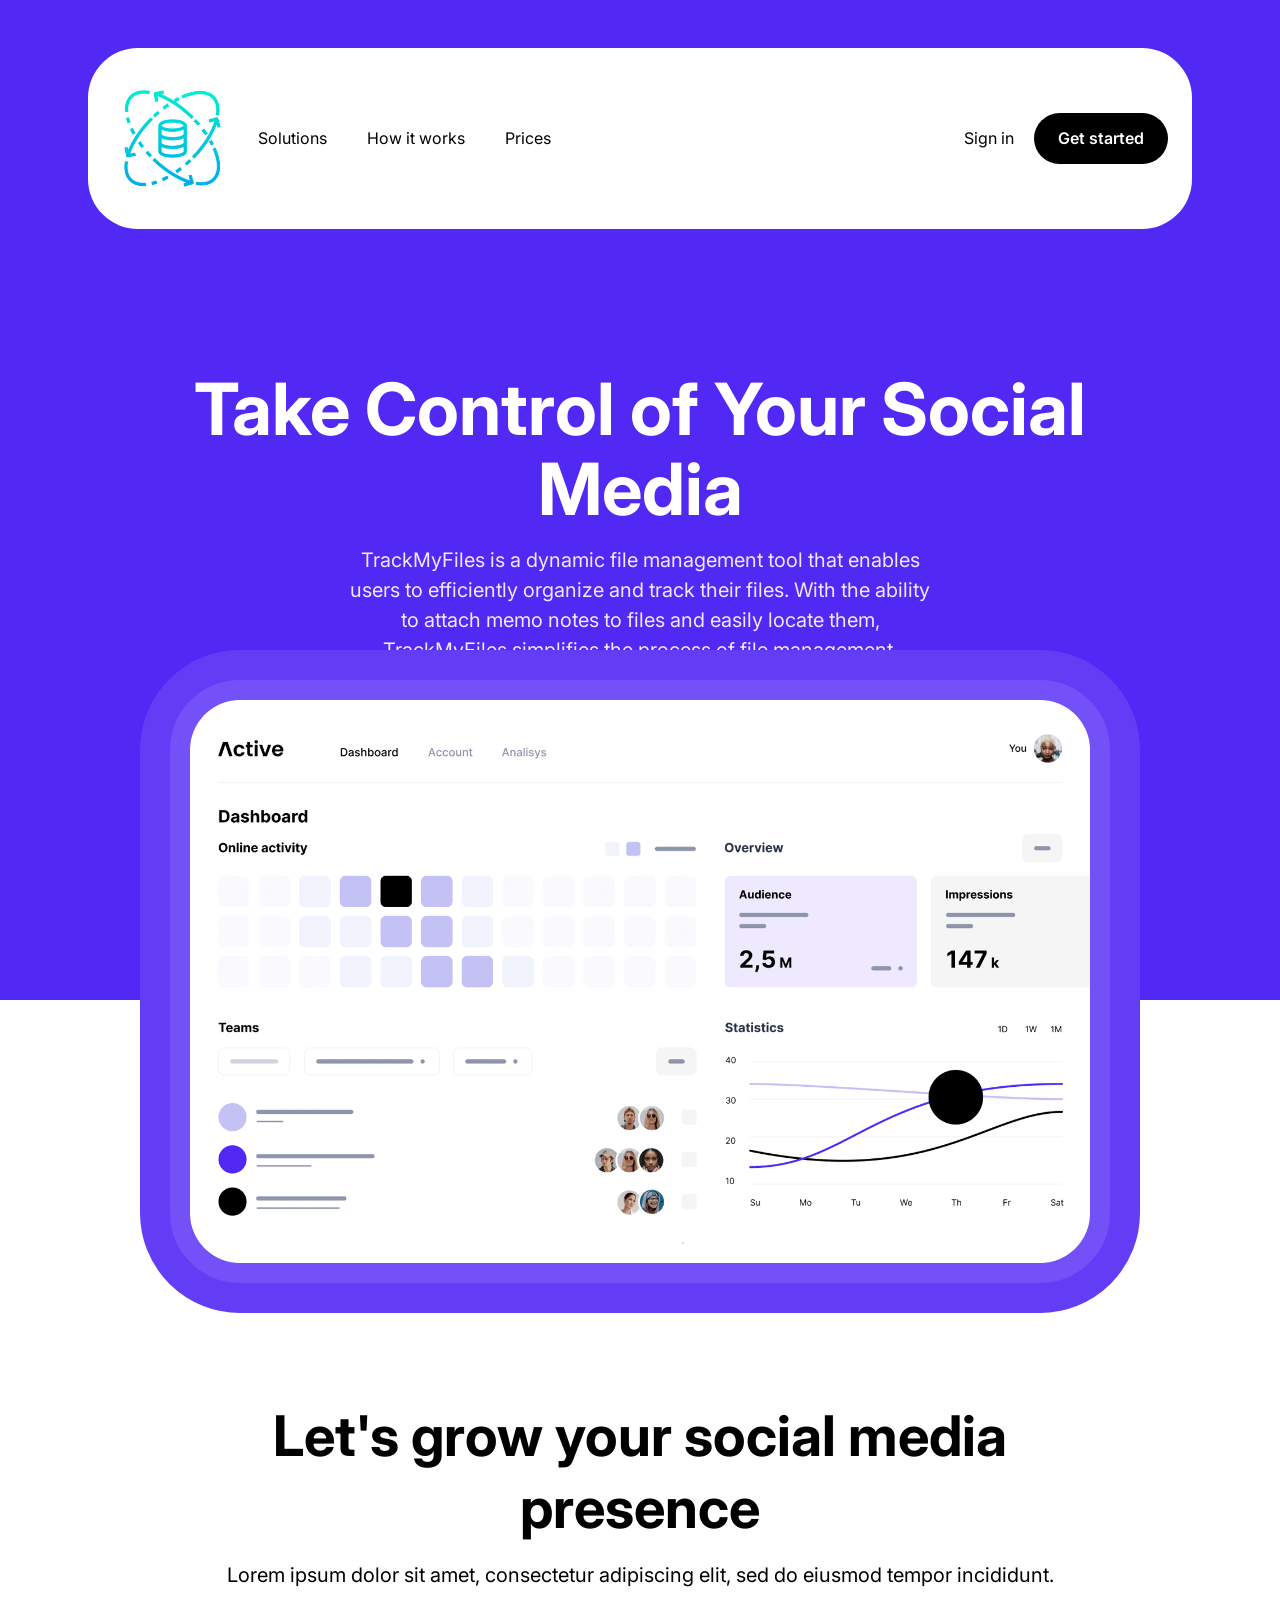
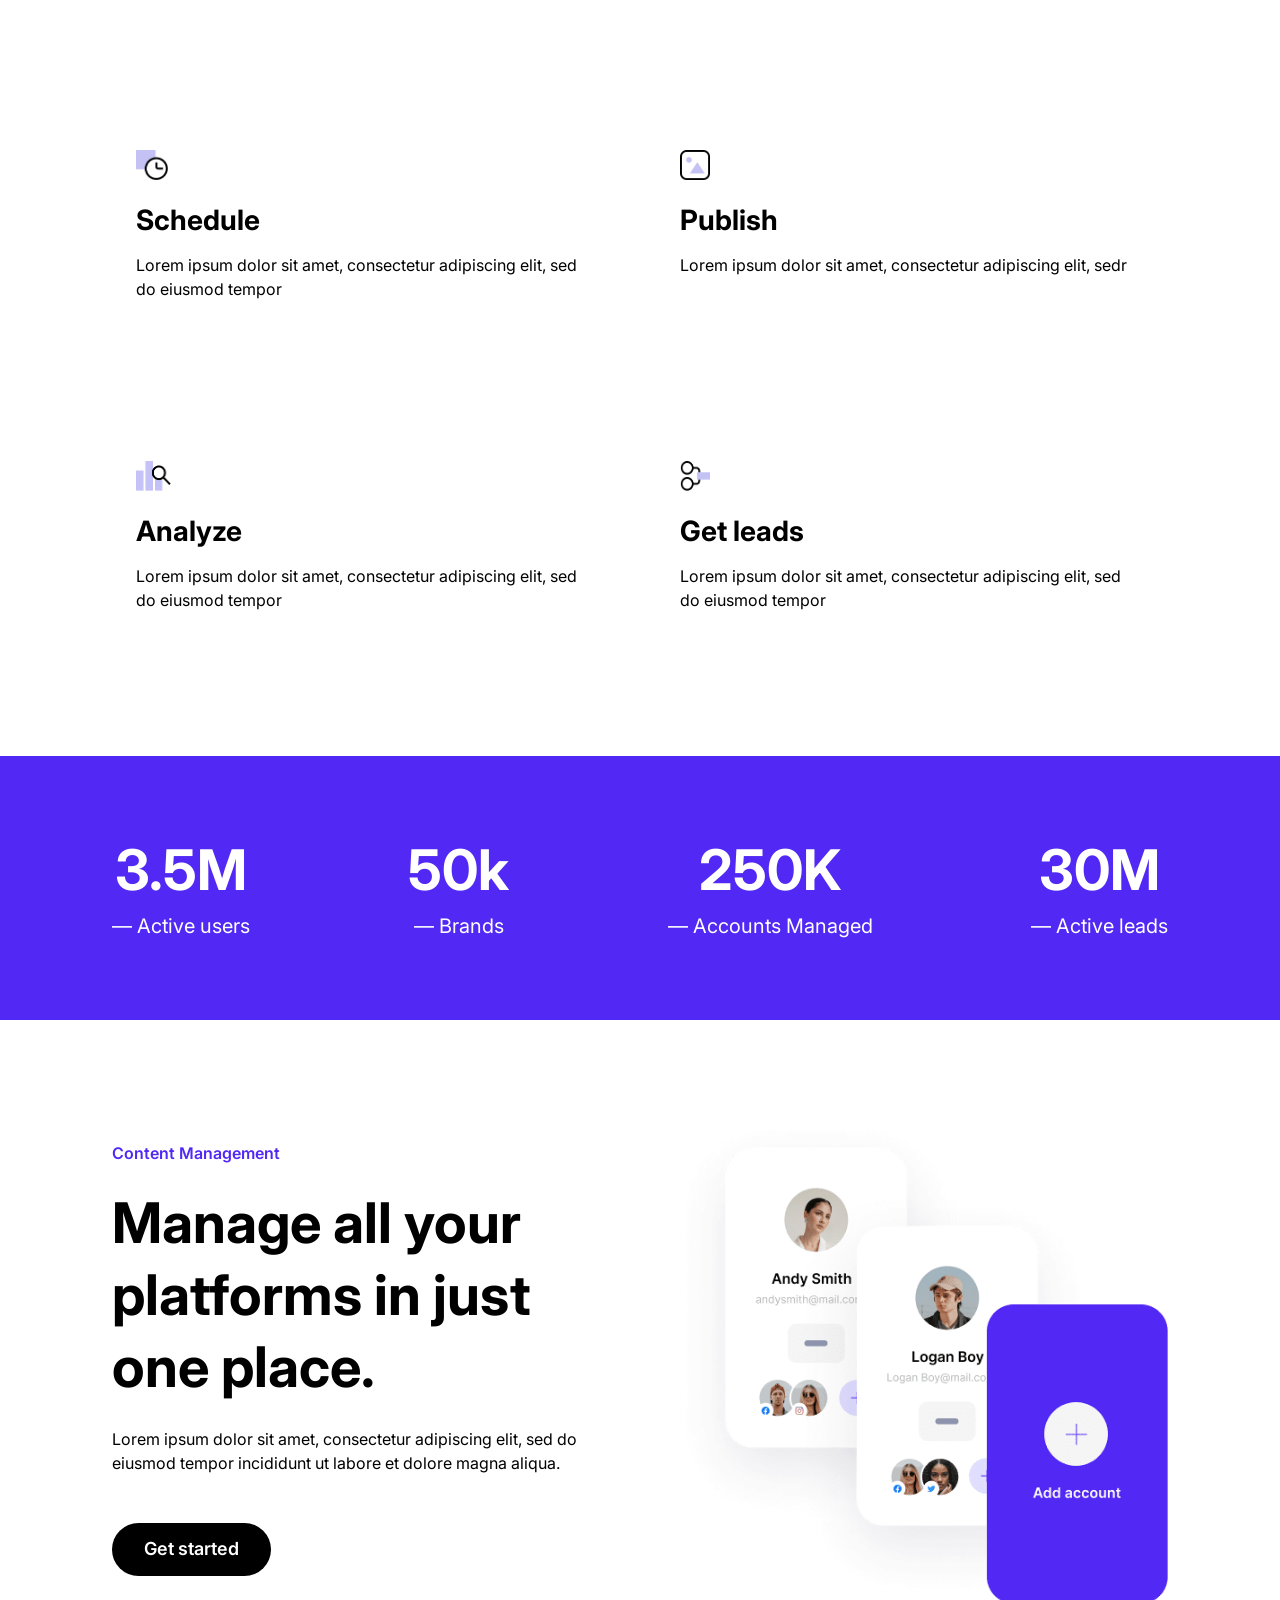
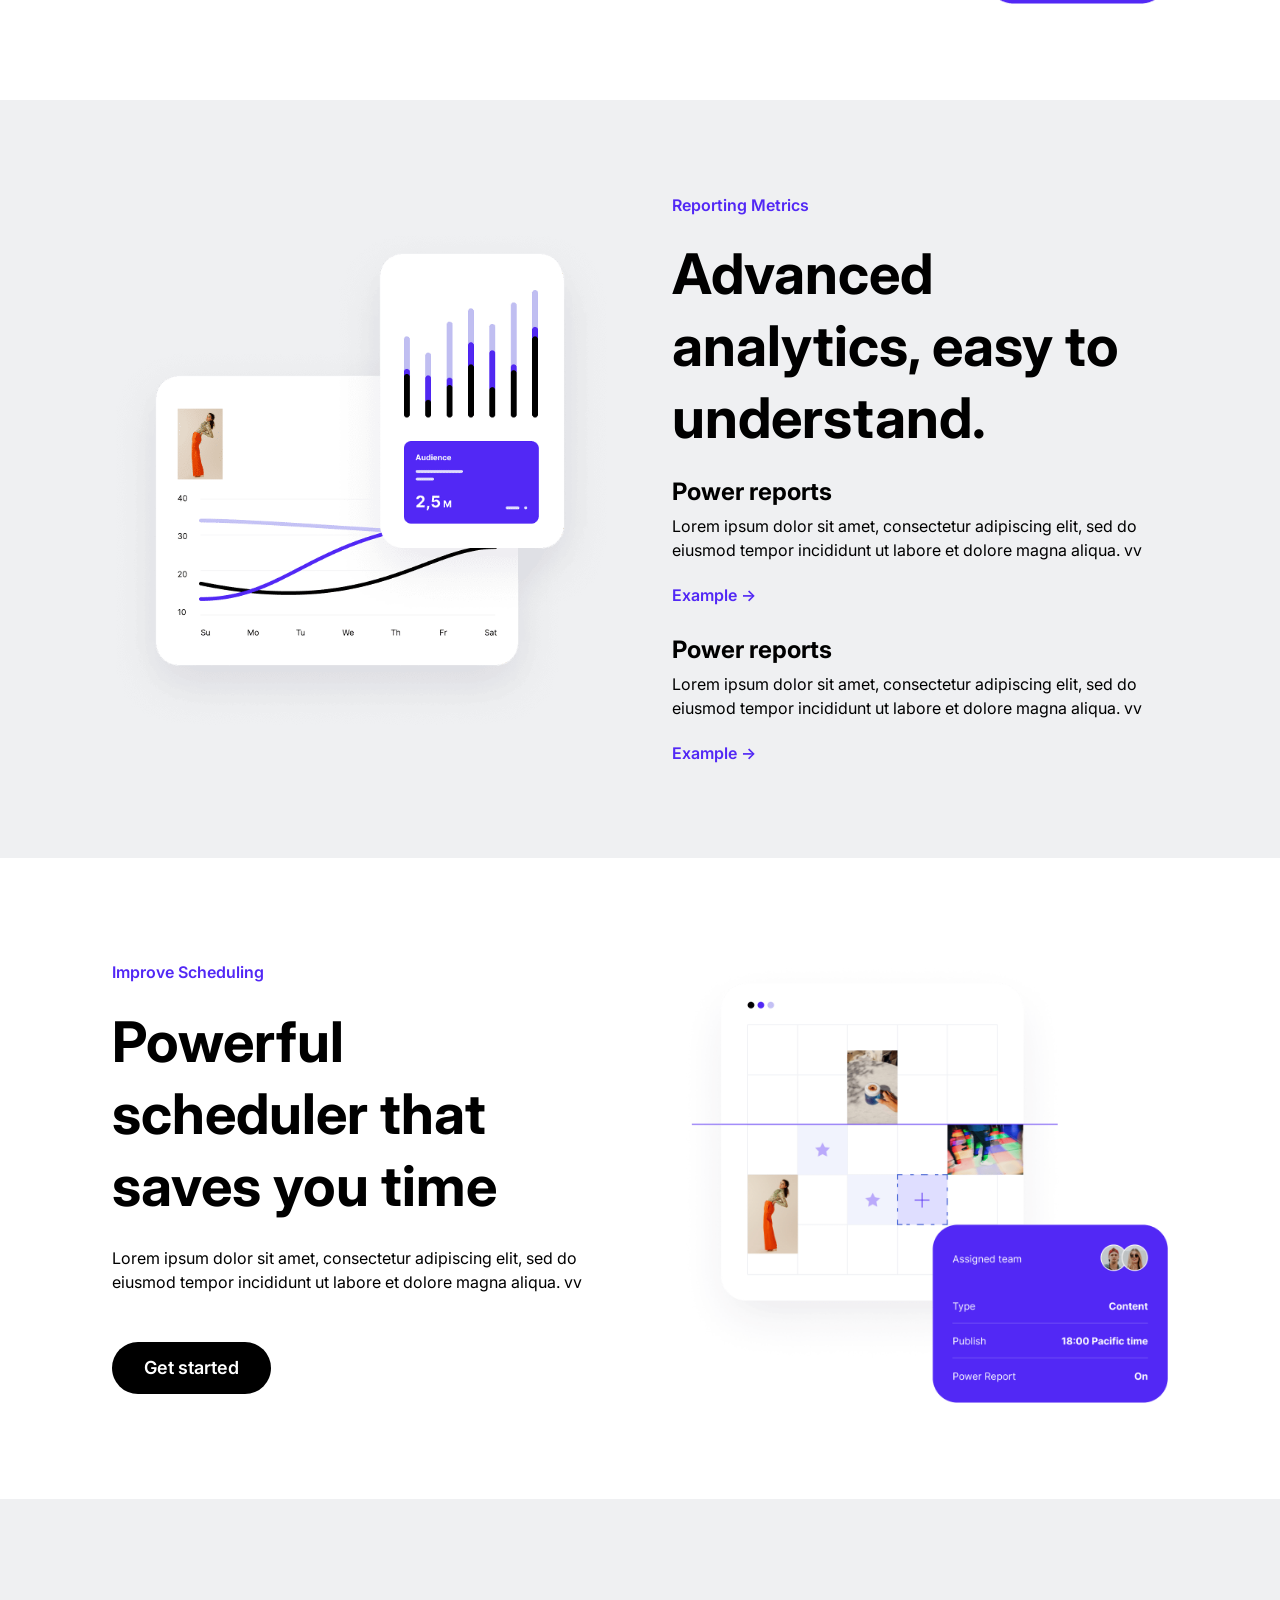
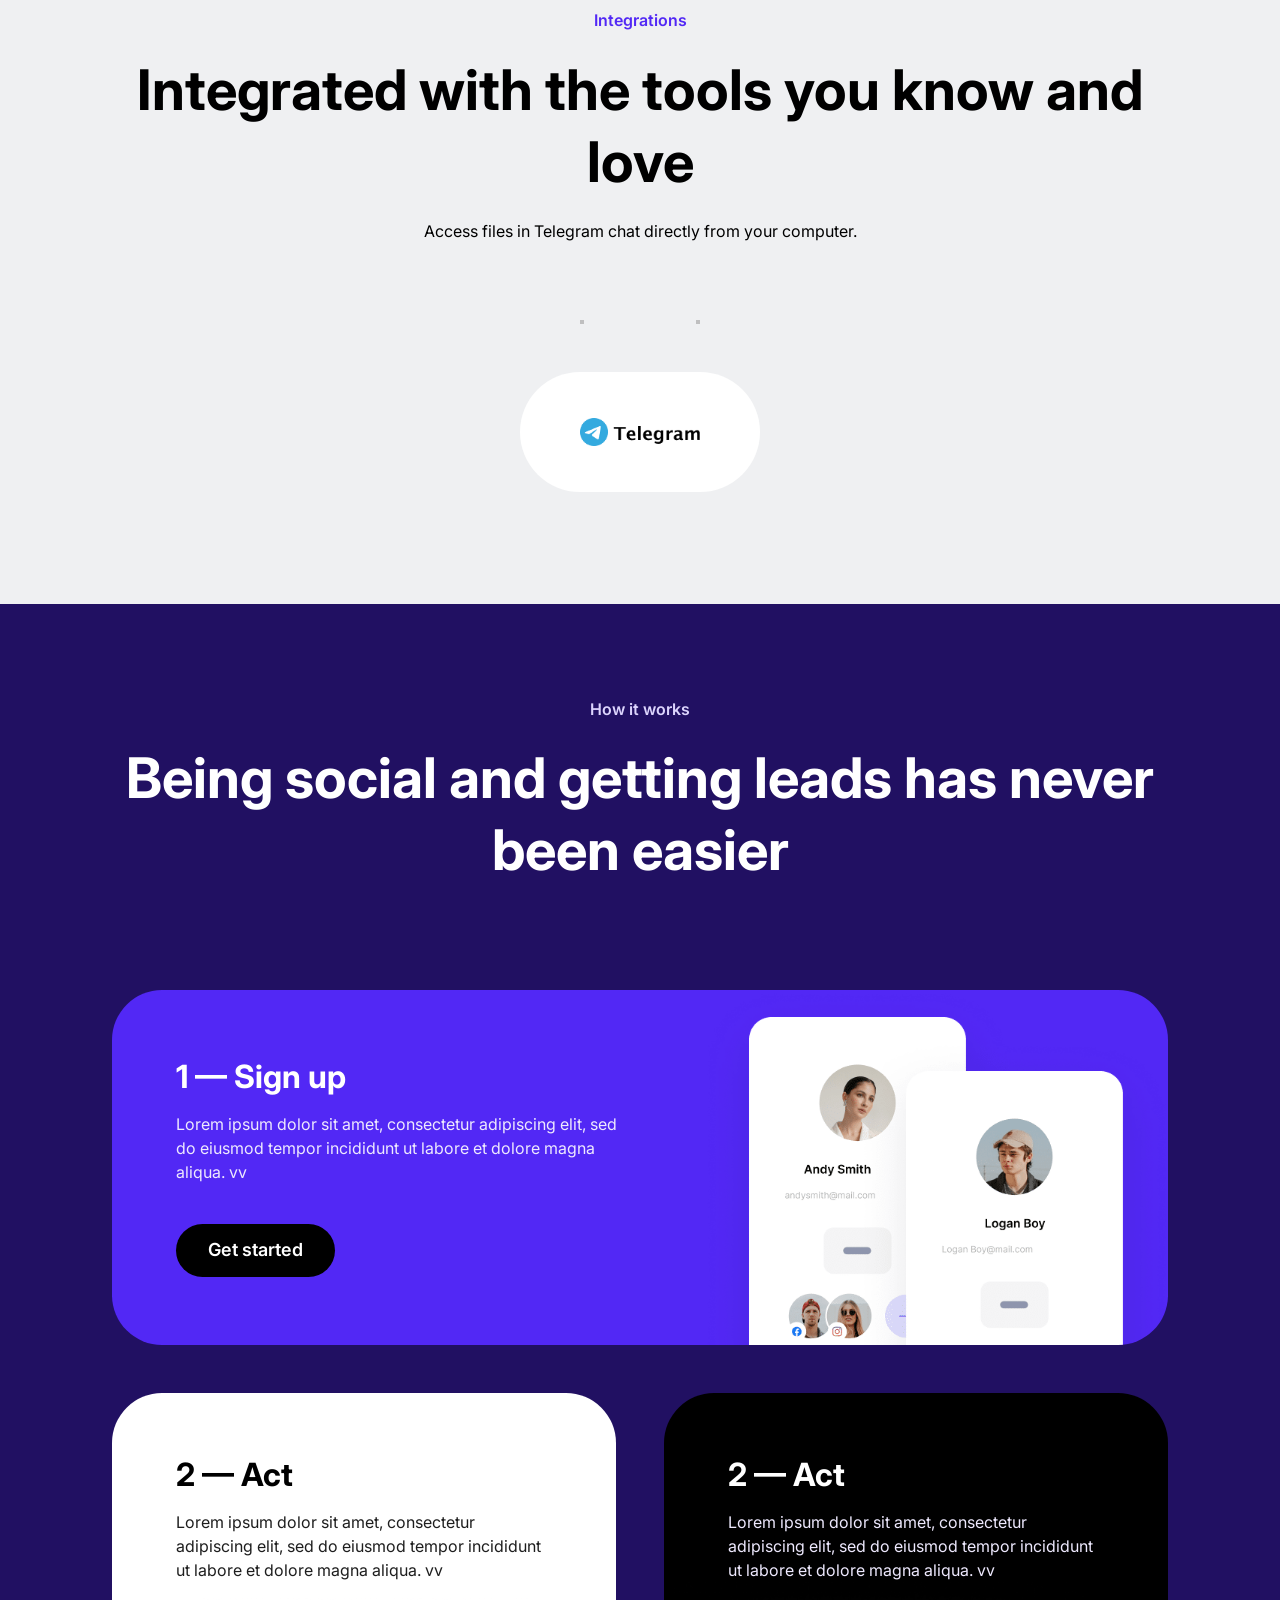
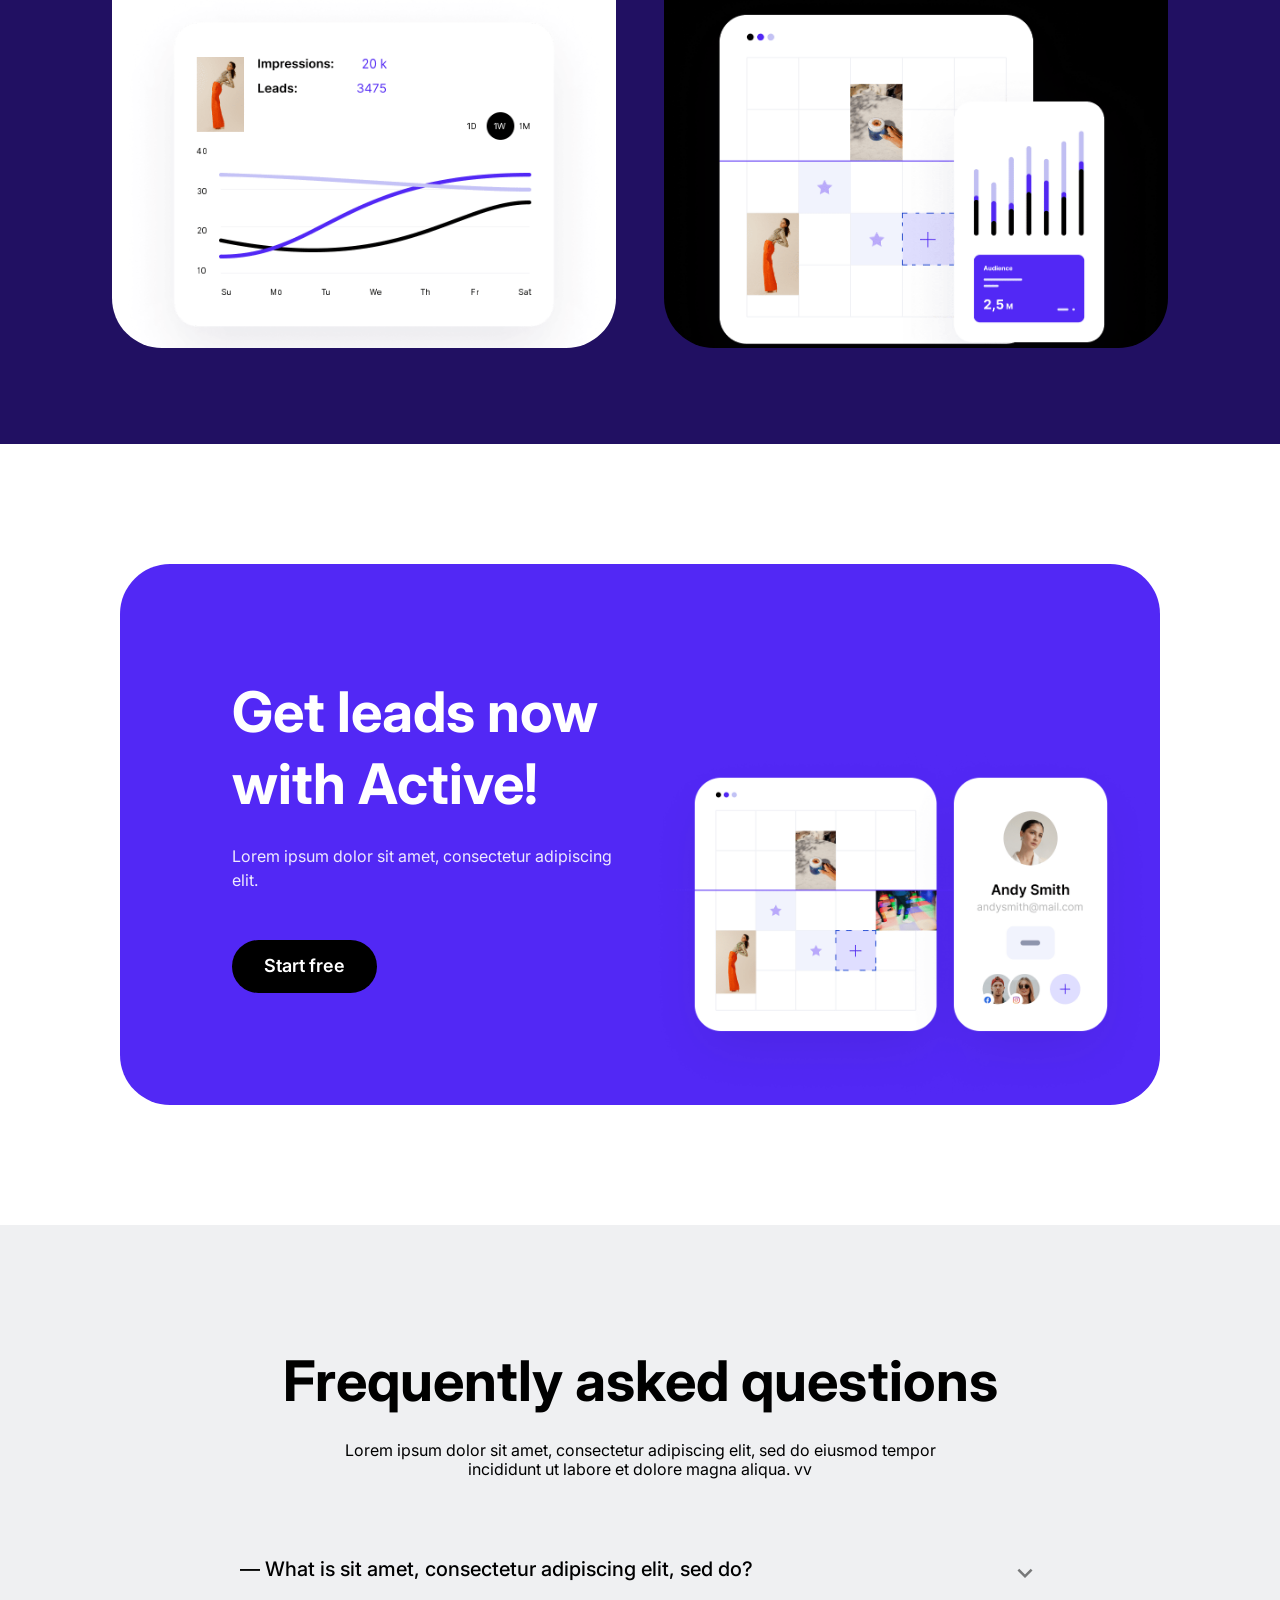
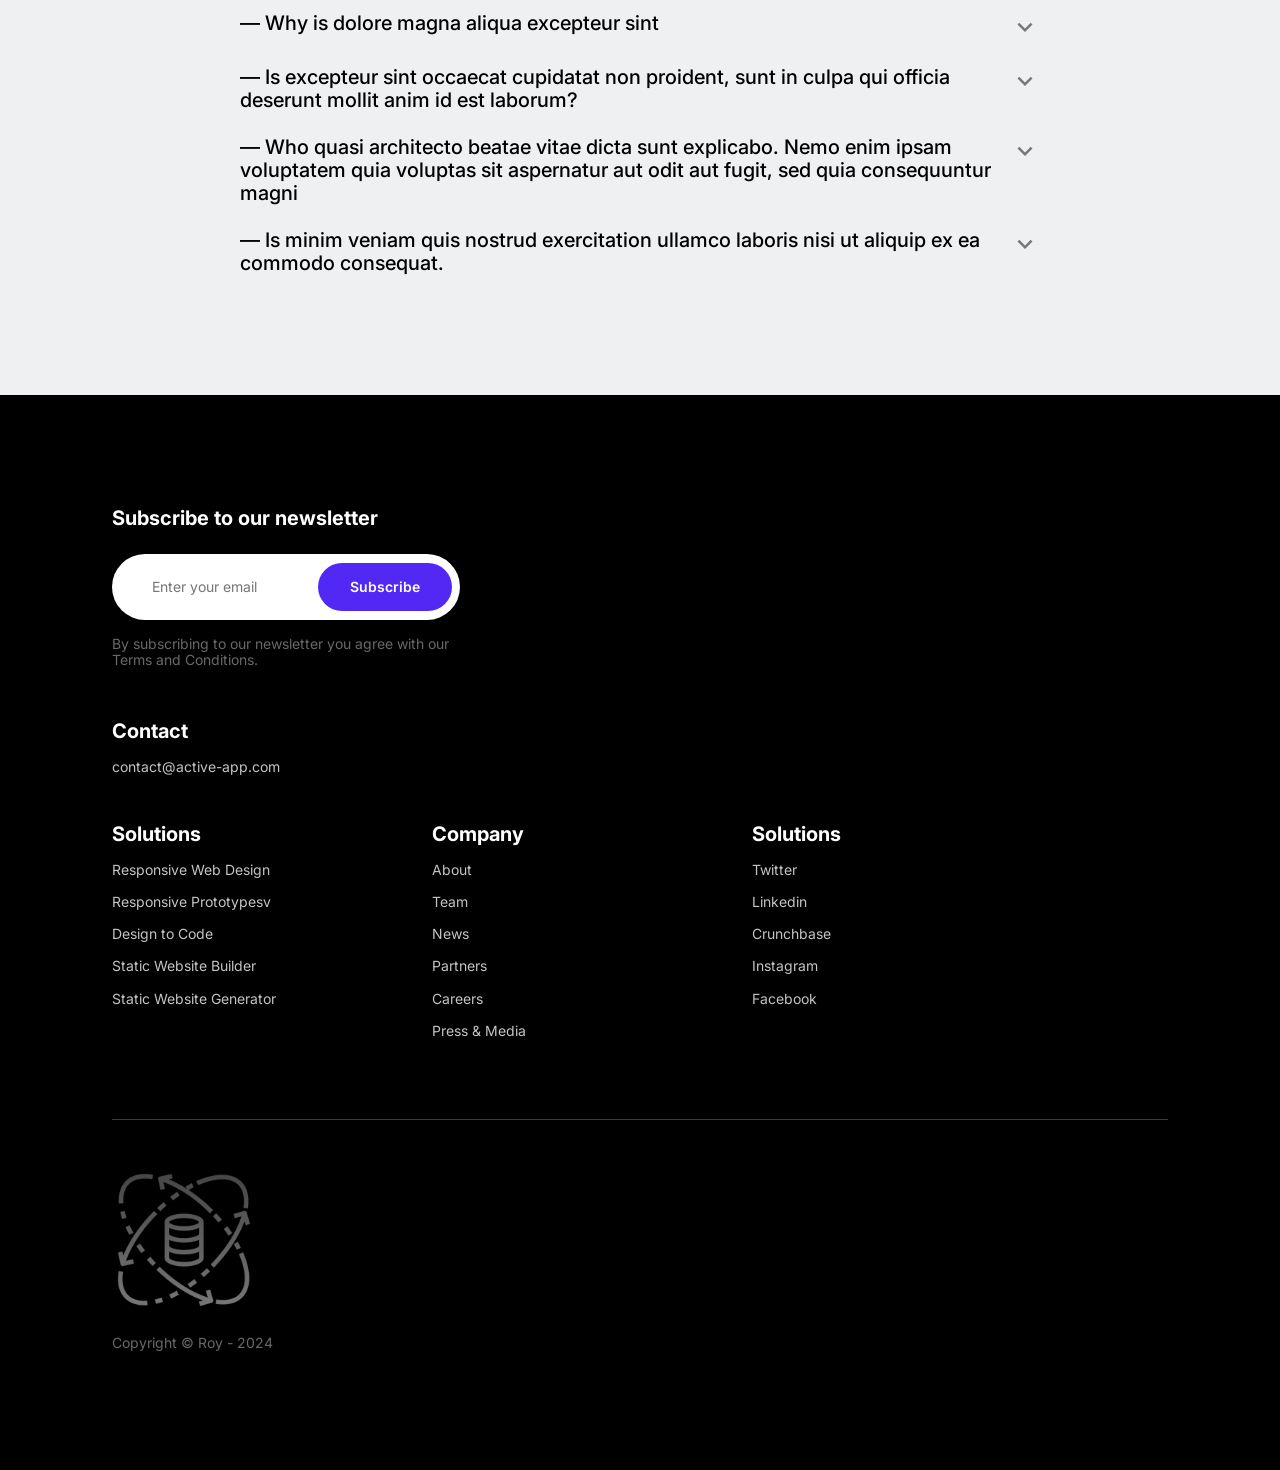
==== commit 129b3933: "test" ====
--- a/index.html
+++ b/index.html
@@ -93,7 +93,7 @@
                   <div class="home-links1">
                     <span class="Link">Solutions</span>
                     <span class="Link">How it works</span>
-                    <span class="Link">Prices</span>
+                    <span class="Link"><a href="about.html">Prices</a></span>
                   </div>
                 </div>
                 <div class="home-right">
@@ -266,7 +266,7 @@
                 <span class="home-text27">
                   Lorem ipsum dolor sit amet, consectetur adipiscing elit, sed
                   do eiusmod tempor incididunt ut labore et dolore magna aliqua.
-                  vv
+                  
                 </span>
                 <div class="home-get-started2 template-button">
                   <span class="home-text28">Get started</span>
